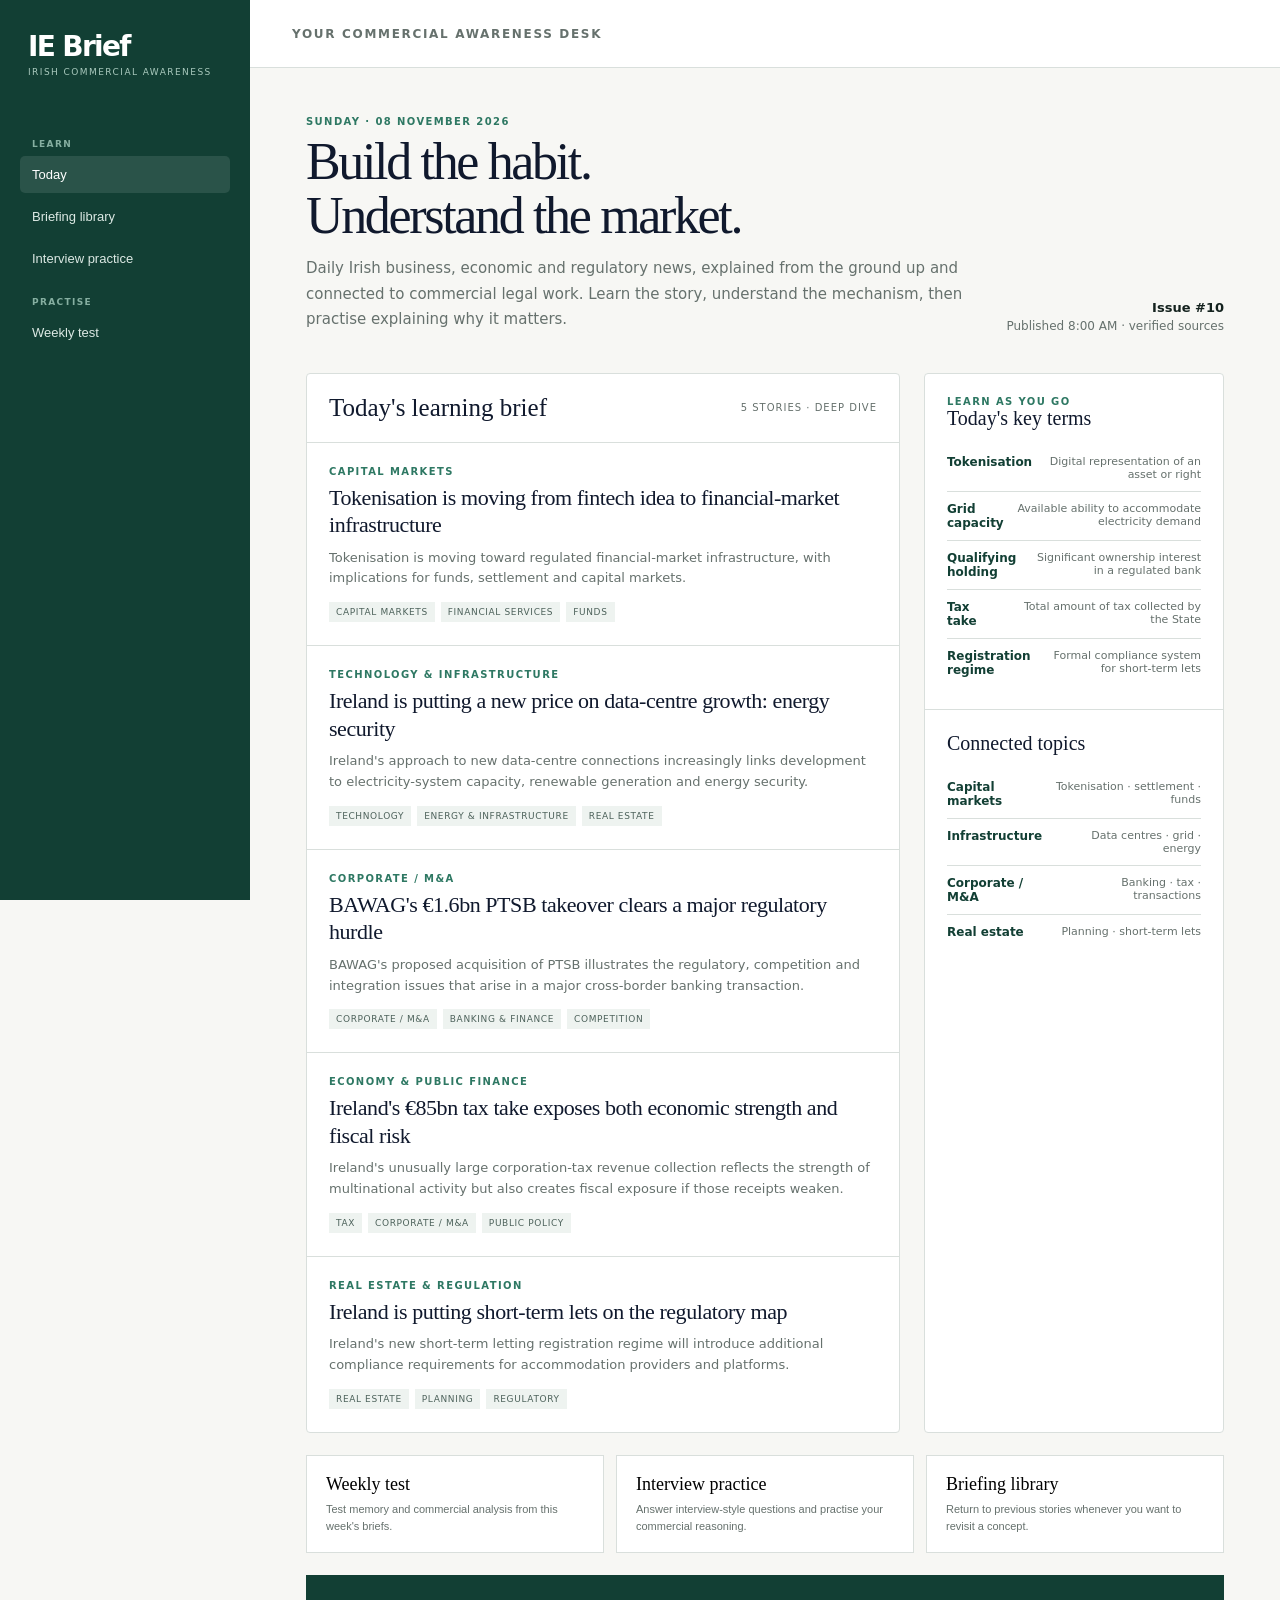
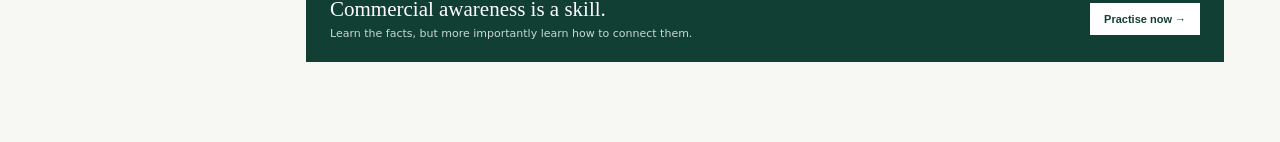
==== index.html @ b8860813 "Update fmt.Println message from 'Hello' to 'Goodbye'" ====
<!doctype html>
<html lang="en">
<head>
<meta charset="utf-8">
<meta name="viewport" content="width=device-width, initial-scale=1">
<title>IE Brief — Irish Commercial Awareness</title>
<style>
:root{
 --site-primary:#0b3b2e;--site-secondary:#dfece7;--site-background:#f7f7f4;
 --site-on-primary:#ffffff;--site-on-secondary:#0b3b2e;--site-on-background:#10192d;
 --site-font-body:Inter,ui-sans-serif,system-ui,-apple-system,BlinkMacSystemFont,"Segoe UI",sans-serif;
 --site-font-heading:Georgia,"Times New Roman",serif;
 --site-heading-scale:1;--site-spacing-scale:1;--site-radius-scale:1;--site-decoration-opacity:1;
 --surface:#ffffff;--muted:#617087;--border:#dfe5e1;--soft:#f2f5f3;--accent:#46d4a8;--green:#0b3b2e;--red:#a14b4b;
}
*{box-sizing:border-box} body{margin:0;font-family:var(--site-font-body);color:var(--site-on-background);background:var(--site-background)}
#app{min-height:100vh;background-color:var(--site-background);border-radius:0}
.topbar{height:62px;background:var(--surface);border-bottom:1px solid var(--border);display:flex;align-items:center;justify-content:space-between;padding:0 30px 0 360px;position:sticky;top:0;z-index:5}.brand{font-weight:800;letter-spacing:-.055em;font-size:27px;color:#fff}.brand span{color:var(--accent)}.nav{display:none}.profile{width:42px;height:42px;border-radius:50%;background:#e6efeb;border:1px solid #cbdad4;display:grid;place-items:center;font-weight:700;color:var(--site-primary);font-size:13px}
body:before{content:"";position:fixed;left:0;top:0;bottom:0;width:292px;background:#073b2d;z-index:4}body:after{content:"IE Brief\A IRISH COMMERCIAL AWARENESS";white-space:pre;position:fixed;left:28px;top:27px;color:#fff;font-size:27px;font-weight:800;line-height:1.15;letter-spacing:-.05em;z-index:6}#app:before{content:"YOUR COMMERCIAL DESK";position:fixed;left:26px;top:112px;color:#4ed5ad;font-size:12px;font-weight:800;letter-spacing:.12em;z-index:6}
main{max-width:none;margin:0 0 0 292px;padding:46px 5.2vw 80px}.eyebrow{font-size:12px;text-transform:uppercase;letter-spacing:.12em;color:#17634e;font-weight:800}.hero{display:flex;justify-content:space-between;align-items:flex-end;gap:25px;margin-bottom:36px}.hero h1{font-family:var(--site-font-heading);font-size:calc(50px * var(--site-heading-scale));letter-spacing:-.045em;line-height:1.03;margin:10px 0 14px;max-width:850px}.hero p{margin:0;color:var(--muted);max-width:780px;line-height:1.65;font-size:16px}.datebox{border:0;background:transparent;padding:0;min-width:220px;text-align:right}.datebox strong{display:block;font-size:16px}.datebox small{color:var(--muted)}
.grid{display:grid;grid-template-columns:minmax(0,1.65fr) minmax(280px,.72fr);gap:28px}.panel{background:var(--surface);border:1px solid var(--border);border-radius:16px;overflow:hidden}.panel-head{padding:22px 28px;border-bottom:1px solid var(--border);display:flex;align-items:center;justify-content:space-between}.panel-head h2{font-family:var(--site-font-heading);font-size:27px;margin:0}.pill{font-size:11px;font-weight:800;padding:7px 10px;border:1px solid #a6ead3;border-radius:5px;background:#effcf7;color:#17634e}
.story{padding:27px 30px;border-bottom:1px solid var(--border);cursor:pointer;transition:.18s}.story:hover{background:#fbfcfa}.story:last-child{border-bottom:0}.story-top{display:flex;justify-content:space-between;gap:15px}.story h3{font-family:var(--site-font-heading);font-size:21px;line-height:1.3;letter-spacing:-.02em;margin:9px 0 8px}.story p{font-size:14px;line-height:1.6;color:var(--muted);margin:0 0 14px}.tag{display:inline-block;font-size:10px;font-weight:800;letter-spacing:.04em;text-transform:uppercase;padding:5px 8px;border-radius:4px;background:var(--soft);color:#526173;margin:0 5px 5px 0}.signal{font-size:10px;font-weight:800;white-space:nowrap;padding-top:2px}.signal.high{color:#17634e}.signal.medium{color:#a17025}.signal.low{color:var(--green)}
.side-section{padding:24px 26px;border-bottom:1px solid var(--border)}.side-section:last-child{border-bottom:0}.side-section h3{font-family:var(--site-font-heading);font-size:22px;margin:0 0 14px}.term{display:flex;justify-content:space-between;gap:10px;padding:12px 0;border-bottom:1px solid var(--border);font-size:13px}.term:last-child{border-bottom:0}.term b{color:var(--site-primary)}.term span{color:var(--muted);text-align:right;font-size:12px}.watch{display:flex;align-items:center;gap:10px;font-size:13px;padding:9px 0}.dot{width:7px;height:7px;border-radius:50%;background:var(--accent)}.mini-detail{display:grid;grid-template-columns:130px 1fr;gap:8px 14px;margin:18px 0;padding:17px;background:#f3f6f4;border:1px solid #e1e9e5;border-radius:7px;font-size:12px;line-height:1.6}.mini-detail b{text-transform:uppercase;letter-spacing:.07em;font-size:9px;color:var(--site-primary)}.mini-detail span{color:#596678}
.cta{margin-top:24px;background:var(--site-primary);color:var(--site-on-primary);border-radius:8px;padding:24px 28px;display:flex;justify-content:space-between;align-items:center;gap:20px}.cta h3{font-family:var(--site-font-heading);margin:0 0 6px;font-size:21px}.cta p{margin:0;opacity:.78;font-size:12px}.btn{border:0;background:#fff;color:var(--site-primary);padding:12px 17px;border-radius:6px;font-weight:800;cursor:pointer}.btn.secondary{background:var(--soft);color:var(--site-primary)}
.modal{position:fixed;inset:0;background:rgba(13,23,34,.48);display:none;align-items:center;justify-content:center;padding:20px;z-index:10}.modal.open{display:flex}.modal-card{max-width:720px;width:100%;max-height:85vh;overflow:auto;background:var(--surface);border-radius:20px;border:1px solid var(--border);padding:30px}.close{float:right;border:0;background:var(--soft);width:32px;height:32px;border-radius:50%;cursor:pointer}.modal-card h2{font-size:26px;letter-spacing:-.035em;margin:8px 40px 12px 0}.modal-card h4{margin:24px 0 7px;font-size:12px;text-transform:uppercase;letter-spacing:.1em;color:var(--muted)}.modal-card p{line-height:1.65;font-size:14px}.quiz-q{font-weight:700;margin:18px 0 10px}.choice{display:block;width:100%;text-align:left;border:1px solid var(--border);background:#fff;padding:11px 12px;border-radius:9px;margin:7px 0;cursor:pointer}.choice:hover{border-color:var(--site-primary);background:var(--soft)}
.practice-intro{display:flex;justify-content:space-between;gap:24px;align-items:center;background:#edf3f0;border:1px solid #d9dfdc;padding:18px 20px;margin:-10px 0 28px}.practice-intro strong{display:block;font-size:14px;color:#123f34}.practice-intro span{display:block;color:#66716d;font-size:12px;margin-top:4px}.practice-tip{max-width:430px;color:#4d625b;font-size:12px;line-height:1.5;text-align:right}.practice-section{margin-top:34px}.practice-section-head{display:flex;justify-content:space-between;align-items:baseline;border-bottom:1px solid #cfd8d4;padding-bottom:10px;margin-bottom:12px}.practice-section-head h2{font-family:Georgia,'Times New Roman',serif;font-weight:500;font-size:25px;margin:0}.practice-section-head span{font-size:10px;text-transform:uppercase;letter-spacing:.1em;color:#66716d}@media(max-width:900px){.new-shell{min-width:0;grid-template-columns:1fr}.new-sidebar{position:relative;width:100%;height:auto;bottom:auto;padding:18px}.new-nav{display:flex;flex-wrap:wrap}.new-label{padding-top:12px}.new-main{grid-column:1}.new-content{padding:32px 22px 60px}.new-welcome{display:block}.new-date{text-align:left;margin-top:18px}.new-grid{grid-template-columns:1fr}.new-quick{grid-template-columns:1fr}.new-list{grid-template-columns:1fr}.practice-intro{display:block}.practice-tip{text-align:left;margin-top:10px}.new-welcome h1{font-size:42px}}
@media(max-width:900px){body:before,body:after,#app:before{display:none}.topbar{padding:0 20px}main{margin:0;padding:35px 20px 60px}.hero{display:block}.datebox{text-align:left;margin-top:20px}.grid{grid-template-columns:1fr}.hero h1{font-size:40px}}
/* IE Brief simplified redesign */
#app{display:block!important;width:100%;min-width:0}
body{overflow-x:auto}
body:before,body:after,#app:before{display:none!important}
.new-shell{display:grid;grid-template-columns:250px minmax(0,1fr);width:100%;min-width:1100px;min-height:100vh}
.new-sidebar{background:#123f34;color:#fff;padding:30px 20px;position:fixed;left:0;top:0;bottom:0;width:250px;z-index:10}
.new-logo{font-size:28px;font-weight:800;letter-spacing:-.06em;margin:0 8px 4px}.new-note{font-size:9px;letter-spacing:.16em;color:#a9c9bd;margin:0 8px 42px}
.new-label{font-size:9px;letter-spacing:.15em;color:#86afa1;font-weight:800;padding:20px 12px 7px}.new-nav{display:grid;gap:5px}.new-nav button{border:0;background:transparent;color:#dce9e4;text-align:left;padding:11px 12px;border-radius:5px;font-size:13px;cursor:pointer}.new-nav button.active,.new-nav button:hover{background:rgba(255,255,255,.1);color:#fff}
.new-main{grid-column:2;min-width:0;width:100%;background:#f7f7f4}.new-topbar{height:68px;background:#fff;border-bottom:1px solid #d9dfdc;display:flex;align-items:center;padding:0 42px;position:sticky;top:0;z-index:5}.new-top-title{font-size:12px;text-transform:uppercase;letter-spacing:.14em;font-weight:800;color:#66716d}
.new-content{width:100%;max-width:1280px;margin:0 auto;padding:48px 56px 80px}.new-welcome{display:flex;justify-content:space-between;gap:40px;align-items:flex-end;margin-bottom:40px}.new-welcome>div:first-child{min-width:0}.new-welcome h1{font-family:Georgia,"Times New Roman",serif;font-size:52px;line-height:1.03;letter-spacing:-.045em;margin:8px 0 14px;font-weight:500}.new-welcome p{max-width:720px;color:#66716d;font-size:15px;line-height:1.7;margin:0}.new-eyebrow{font-size:10px;letter-spacing:.14em;text-transform:uppercase;font-weight:800;color:#2e7863}.new-date{font-size:12px;color:#66716d;text-align:right;white-space:nowrap}.new-date strong{display:block;color:#14221e;font-size:13px;margin-bottom:4px}
.new-grid{display:grid;grid-template-columns:minmax(0,1.7fr) minmax(300px,.8fr);gap:24px}.new-card{background:#fff;border:1px solid #d9dfdc;border-radius:4px;min-width:0}.new-card-head{padding:20px 22px;border-bottom:1px solid #d9dfdc;display:flex;justify-content:space-between;align-items:center}.new-card-head h2{font-family:Georgia,"Times New Roman",serif;font-weight:500;font-size:25px;margin:0}.new-card-head span{font-size:10px;text-transform:uppercase;letter-spacing:.1em;color:#66716d}.new-brief{padding:23px 22px;border-bottom:1px solid #d9dfdc;cursor:pointer}.new-brief:last-child{border-bottom:0}.new-brief:hover{background:#fbfcfa}.new-brief h3{font-family:Georgia,"Times New Roman",serif;font-weight:500;font-size:22px;line-height:1.25;margin:7px 0 9px;letter-spacing:-.02em}.new-brief p{font-size:13px;color:#66716d;line-height:1.6;margin:0 0 13px}.new-tags{display:flex;gap:6px;flex-wrap:wrap}.new-tag{font-size:9px;text-transform:uppercase;letter-spacing:.07em;background:#eef3f0;color:#4d625b;padding:5px 7px}.new-side{padding:22px}.new-side+.new-side{border-top:1px solid #d9dfdc}.new-side h3{font-family:Georgia,"Times New Roman",serif;font-size:20px;font-weight:500;margin:0 0 15px}.new-term{display:flex;justify-content:space-between;gap:12px;padding:10px 0;border-bottom:1px solid #d9dfdc;font-size:12px}.new-term:last-child{border-bottom:0}.new-term b{color:#123f34}.new-term span{color:#66716d;text-align:right;font-size:11px}.new-quick{display:grid;grid-template-columns:repeat(3,minmax(0,1fr));gap:12px;margin-top:22px}.new-quick button{background:#fff;border:1px solid #d9dfdc;padding:18px 19px;cursor:pointer;text-align:left;min-width:0}.new-quick button:hover{border-color:#a8bbb4}.new-quick strong{font-family:Georgia,"Times New Roman",serif;font-weight:500;font-size:18px;display:block;margin-bottom:6px}.new-quick span{font-size:11px;color:#66716d;line-height:1.5}.new-banner{margin-top:22px;background:#123f34;color:#fff;padding:22px 24px;display:flex;justify-content:space-between;align-items:center;gap:20px}.new-banner h3{font-family:Georgia,"Times New Roman",serif;font-weight:500;font-size:21px;margin:0 0 5px}.new-banner p{font-size:11px;color:#c8d8d2;margin:0}.new-btn{border:0;background:#fff;color:#123f34;padding:10px 14px;font-weight:800;font-size:11px;cursor:pointer}
.new-page{display:none}.new-page.active{display:block}.new-list{display:grid;grid-template-columns:repeat(2,minmax(0,1fr));gap:12px}.new-list-item{background:#fff;border:1px solid #d9dfdc;padding:22px 23px;display:flex;justify-content:space-between;align-items:center;gap:20px;cursor:pointer;min-width:0;min-height:130px}.new-list-item:hover{border-color:#a8bbb4;background:#fbfcfa}.new-list-item h3{font-family:Georgia,"Times New Roman",serif;font-weight:500;margin:0 0 7px;font-size:21px;line-height:1.25}.new-list-item p{font-size:12px;color:#66716d;margin:0;line-height:1.5}.new-arrow{font-size:20px;color:#2e7863;flex:0 0 auto}
.modal{position:fixed;inset:0;background:rgba(13,23,34,.48);display:none;align-items:center;justify-content:center;padding:20px;z-index:20}.modal.open{display:flex}.modal-card{max-width:760px;width:100%;max-height:85vh;overflow:auto;background:#fff;border:1px solid #d9dfdc;padding:32px}.close{float:right;border:0;background:#eef3f0;width:31px;height:31px;cursor:pointer}.modal-card h2{font-family:Georgia,"Times New Roman",serif;font-weight:500;font-size:29px;line-height:1.2;margin:8px 42px 14px 0}.modal-card h4{margin:23px 0 7px;font-size:10px;text-transform:uppercase;letter-spacing:.12em;color:#66716d}.modal-card p{font-size:13px;line-height:1.7}.choice{display:block;width:100%;text-align:left;border:1px solid #d9dfdc;background:#fff;padding:12px;margin:7px 0;cursor:pointer}.choice:hover{border-color:#2e7863;background:#eef3f0}.quiz-q{font-weight:700;margin:18px 0 10px}
@media(max-width:1100px){.new-shell{min-width:0;grid-template-columns:210px minmax(0,1fr)}.new-sidebar{width:210px}.new-main{grid-column:2}.new-content{padding:38px 32px 60px}.new-welcome h1{font-size:46px}.new-grid{grid-template-columns:1fr}.new-list{grid-template-columns:1fr}.new-quick{grid-template-columns:1fr}}
@media(max-width:760px){.new-shell{display:block;min-width:0}.new-sidebar{position:relative;width:100%;padding:20px;bottom:auto}.new-note{margin-bottom:18px}.new-nav{grid-template-columns:repeat(3,minmax(0,1fr))}.new-label{display:none}.new-main{width:100%}.new-topbar{padding:0 20px}.new-content{padding:30px 20px 55px}.new-welcome{display:block}.new-welcome h1{font-size:40px}.new-date{text-align:left;margin-top:18px}.new-quick{grid-template-columns:1fr}}
</style>
</head>
<body>
<div id="app"><div class="new-shell"><aside class="new-sidebar"><div class="new-logo">IE Brief</div><div class="new-note">IRISH COMMERCIAL AWARENESS</div><div class="new-label">LEARN</div><div class="new-nav"><button class="active" onclick="newPage('today',this)">Today</button><button onclick="newPage('library',this)">Briefing library</button><button onclick="newPage('practice',this)">Interview practice</button></div><div class="new-label">PRACTISE</div><div class="new-nav"><button onclick="openNewQuiz()">Weekly test</button></div></aside><div class="new-main"><header class="new-topbar"><div class="new-top-title">Your commercial awareness desk</div></header><main class="new-content">
<section id="today" class="new-page active"><div class="new-welcome"><div><div class="new-eyebrow">Sunday · 08 November 2026</div><h1>Build the habit.<br>Understand the market.</h1><p>Daily Irish business, economic and regulatory news, explained from the ground up and connected to commercial legal work. Learn the story, understand the mechanism, then practise explaining why it matters.</p></div><div class="new-date"><strong>Issue #10</strong>Published 8:00 AM · verified sources</div></div><div class="new-grid"><section class="new-card"><div class="new-card-head"><h2>Today's learning brief</h2><span>5 stories · deep dive</span></div><div class="new-brief" onclick="openNewStory(0)"><div class="new-eyebrow">Capital Markets</div><h3>Tokenisation is moving from fintech idea to financial-market infrastructure</h3><p>Tokenisation is moving toward regulated financial-market infrastructure, with implications for funds, settlement and capital markets.</p><div class="new-tags"><span class="new-tag">Capital Markets</span><span class="new-tag">Financial Services</span><span class="new-tag">Funds</span></div></div><div class="new-brief" onclick="openNewStory(1)"><div class="new-eyebrow">Technology &amp; Infrastructure</div><h3>Ireland is putting a new price on data-centre growth: energy security</h3><p>Ireland&#x27;s approach to new data-centre connections increasingly links development to electricity-system capacity, renewable generation and energy security.</p><div class="new-tags"><span class="new-tag">Technology</span><span class="new-tag">Energy &amp; Infrastructure</span><span class="new-tag">Real Estate</span></div></div><div class="new-brief" onclick="openNewStory(2)"><div class="new-eyebrow">Corporate / M&amp;A</div><h3>BAWAG&#x27;s €1.6bn PTSB takeover clears a major regulatory hurdle</h3><p>BAWAG&#x27;s proposed acquisition of PTSB illustrates the regulatory, competition and integration issues that arise in a major cross-border banking transaction.</p><div class="new-tags"><span class="new-tag">Corporate / M&amp;A</span><span class="new-tag">Banking &amp; Finance</span><span class="new-tag">Competition</span></div></div><div class="new-brief" onclick="openNewStory(3)"><div class="new-eyebrow">Economy &amp; Public Finance</div><h3>Ireland&#x27;s €85bn tax take exposes both economic strength and fiscal risk</h3><p>Ireland&#x27;s unusually large corporation-tax revenue collection reflects the strength of multinational activity but also creates fiscal exposure if those receipts weaken.</p><div class="new-tags"><span class="new-tag">Tax</span><span class="new-tag">Corporate / M&amp;A</span><span class="new-tag">Public Policy</span></div></div><div class="new-brief" onclick="openNewStory(4)"><div class="new-eyebrow">Real Estate &amp; Regulation</div><h3>Ireland is putting short-term lets on the regulatory map</h3><p>Ireland&#x27;s new short-term letting registration regime will introduce additional compliance requirements for accommodation providers and platforms.</p><div class="new-tags"><span class="new-tag">Real Estate</span><span class="new-tag">Planning</span><span class="new-tag">Regulatory</span></div></div></section><aside class="new-card"><div class="new-side"><div class="new-eyebrow">Learn as you go</div><h3>Today's key terms</h3><div class="new-term"><b>Tokenisation</b><span>Digital representation of an asset or right</span></div><div class="new-term"><b>Grid capacity</b><span>Available ability to accommodate electricity demand</span></div><div class="new-term"><b>Qualifying holding</b><span>Significant ownership interest in a regulated bank</span></div><div class="new-term"><b>Tax take</b><span>Total amount of tax collected by the State</span></div><div class="new-term"><b>Registration regime</b><span>Formal compliance system for short-term lets</span></div></div><div class="new-side"><h3>Connected topics</h3><div class="new-term"><b>Capital markets</b><span>Tokenisation · settlement · funds</span></div><div class="new-term"><b>Infrastructure</b><span>Data centres · grid · energy</span></div><div class="new-term"><b>Corporate / M&amp;A</b><span>Banking · tax · transactions</span></div><div class="new-term"><b>Real estate</b><span>Planning · short-term lets</span></div></div></aside></div><div class="new-quick"><button onclick="openNewQuiz()"><strong>Weekly test</strong><span>Test memory and commercial analysis from this week's briefs.</span></button><button onclick="newPage('practice',document.querySelector('.new-nav button:nth-child(3)'))"><strong>Interview practice</strong><span>Answer interview-style questions and practise your commercial reasoning.</span></button><button onclick="newPage('library',document.querySelector('.new-nav button:nth-child(2)'))"><strong>Briefing library</strong><span>Return to previous stories whenever you want to revisit a concept.</span></button></div><div class="new-banner"><div><h3>Commercial awareness is a skill.</h3><p>Learn the facts, but more importantly learn how to connect them.</p></div><button class="new-btn" onclick="newPage('practice',document.querySelector('.new-nav button:nth-child(3)'))">Practise now →</button></div></section>
<section id="library" class="new-page"><div class="new-welcome"><div><div class="new-eyebrow">Your archive</div><h1>Briefing library</h1><p>Every daily brief stays here so you can revisit stories, concepts and the links between them before an interview.</p></div></div><div class="new-list"><div class="new-list-item" onclick="openNewStory(0)"><div><div class="new-eyebrow">08 November 2026 · Capital Markets</div><h3>Tokenisation is moving from fintech idea to financial-market infrastructure</h3><p>Capital Markets ·  Financial Services ·  Funds ·  Technology</p></div><span class="new-arrow">→</span></div><div class="new-list-item" onclick="openNewStory(1)"><div><div class="new-eyebrow">08 November 2026 · Technology &amp; Infrastructure</div><h3>Ireland is putting a new price on data-centre growth: energy security</h3><p>Technology ·  Energy &amp; Infrastructure ·  Real Estate ·  Projects</p></div><span class="new-arrow">→</span></div><div class="new-list-item" onclick="openNewStory(2)"><div><div class="new-eyebrow">08 November 2026 · Corporate / M&amp;A</div><h3>BAWAG&#x27;s €1.6bn PTSB takeover clears a major regulatory hurdle</h3><p>Corporate / M&amp;A ·  Banking &amp; Finance ·  Competition ·  Regulatory</p></div><span class="new-arrow">→</span></div><div class="new-list-item" onclick="openNewStory(3)"><div><div class="new-eyebrow">08 November 2026 · Economy &amp; Public Finance</div><h3>Ireland&#x27;s €85bn tax take exposes both economic strength and fiscal risk</h3><p>Tax ·  Corporate / M&amp;A ·  Public Policy ·  Competition</p></div><span class="new-arrow">→</span></div><div class="new-list-item" onclick="openNewStory(4)"><div><div class="new-eyebrow">08 November 2026 · Real Estate &amp; Regulation</div><h3>Ireland is putting short-term lets on the regulatory map</h3><p>Real Estate ·  Planning ·  Regulatory ·  Technology</p></div><span class="new-arrow">→</span></div></div></section>
<section id="practice" class="new-page">
<div class="new-welcome"><div><div class="new-eyebrow">Interview preparation</div><h1>Think like a commercial lawyer.</h1><p>Build a bank of questions you can practise repeatedly. Pick a prompt, speak or write your answer, then check whether you identified the commercial mechanism, client impact and legal implications.</p></div></div>
<div class="practice-intro"><div><strong>24 interview prompts</strong><span>Across deals, markets, economics, finance, regulation and the business of law.</span></div><div class="practice-tip">Aim for a 60–90 second answer. Start with the headline, then explain <b>why it matters</b>.</div></div>
<div class="practice-section"><div class="practice-section-head"><h2>Deals &amp; transactions</h2><span>5 questions</span></div><div class="new-list">
<div class="new-list-item" onclick="openNewPractice('deal1')"><div><div class="new-eyebrow">Deal analysis</div><h3>Discuss a recent deal that interested you.</h3><p>Buyer · seller · rationale · financing · legal work</p></div><span class="new-arrow">→</span></div>
<div class="new-list-item" onclick="openNewPractice('deal2')"><div><div class="new-eyebrow">M&amp;A</div><h3>Why might a company choose to acquire another business rather than grow organically?</h3><p>Speed · market entry · synergies · capability · risk</p></div><span class="new-arrow">→</span></div>
<div class="new-list-item" onclick="openNewPractice('deal3')"><div><div class="new-eyebrow">Transaction structure</div><h3>What factors would you consider when deciding between an asset purchase and a share purchase?</h3><p>Liabilities · contracts · tax · employees · consents</p></div><span class="new-arrow">→</span></div>
<div class="new-list-item" onclick="openNewPractice('deal4')"><div><div class="new-eyebrow">Due diligence</div><h3>What is the commercial purpose of legal due diligence in an acquisition?</h3><p>Risk · valuation · negotiation · allocation · deal certainty</p></div><span class="new-arrow">→</span></div>
<div class="new-list-item" onclick="openNewPractice('deal5')"><div><div class="new-eyebrow">Private capital</div><h3>What would you want to understand about a private-equity buyer's investment thesis?</h3><p>Value creation · leverage · management · exit · downside</p></div><span class="new-arrow">→</span></div>
</div></div>
<div class="practice-section"><div class="practice-section-head"><h2>Capital markets &amp; finance</h2><span>4 questions</span></div><div class="new-list">
<div class="new-list-item" onclick="openNewPractice('capital1')"><div><div class="new-eyebrow">Capital markets</div><h3>Why might a company choose to raise debt rather than equity?</h3><p>Cost · control · leverage · repayment · market conditions</p></div><span class="new-arrow">→</span></div>
<div class="new-list-item" onclick="openNewPractice('capital2')"><div><div class="new-eyebrow">Interest rates</div><h3>How do higher interest rates affect a company's investment and financing decisions?</h3><p>Cost of capital · valuation · refinancing · M&amp;A appetite</p></div><span class="new-arrow">→</span></div>
<div class="new-list-item" onclick="openNewPractice('capital3')"><div><div class="new-eyebrow">Financial literacy</div><h3>What is the difference between revenue, profit and cash flow, and why does it matter?</h3><p>Income statement · liquidity · working capital · viability</p></div><span class="new-arrow">→</span></div>
<div class="new-list-item" onclick="openNewPractice('capital4')"><div><div class="new-eyebrow">Markets</div><h3>What does a fall in a company's share price actually tell you?</h3><p>Expectations · valuation · market sentiment · limitations</p></div><span class="new-arrow">→</span></div>
</div></div>
<div class="practice-section"><div class="practice-section-head"><h2>Economics &amp; client impact</h2><span>5 questions</span></div><div class="new-list">
<div class="new-list-item" onclick="openNewPractice('economy1')"><div><div class="new-eyebrow">Commercial awareness</div><h3>How might a recent economic event affect a law firm's clients?</h3><p>External event → business impact → legal demand</p></div><span class="new-arrow">→</span></div>
<div class="new-list-item" onclick="openNewPractice('economy2')"><div><div class="new-eyebrow">Inflation</div><h3>How can persistent inflation affect businesses and the legal work they need?</h3><p>Costs · pricing · contracts · disputes · financing</p></div><span class="new-arrow">→</span></div>
<div class="new-list-item" onclick="openNewPractice('economy3')"><div><div class="new-eyebrow">Trade</div><h3>Why do tariffs matter to a business that does not directly import the affected product?</h3><p>Supply chains · prices · competitors · contracts · investment</p></div><span class="new-arrow">→</span></div>
<div class="new-list-item" onclick="openNewPractice('economy4')"><div><div class="new-eyebrow">Ireland</div><h3>What makes Ireland attractive to multinational businesses, and what risks come with that model?</h3><p>FDI · tax · talent · EU market · concentration</p></div><span class="new-arrow">→</span></div>
<div class="new-list-item" onclick="openNewPractice('economy5')"><div><div class="new-eyebrow">Real estate</div><h3>How would higher construction costs change the economics of a property development?</h3><p>Viability · financing · rents · margins · planning</p></div><span class="new-arrow">→</span></div>
</div></div>
<div class="practice-section"><div class="practice-section-head"><h2>Technology, regulation &amp; risk</h2><span>5 questions</span></div><div class="new-list">
<div class="new-list-item" onclick="openNewPractice('tech1')"><div><div class="new-eyebrow">AI</div><h3>What commercial problem is the EU AI Act trying to solve?</h3><p>Risk classification · compliance · innovation · accountability</p></div><span class="new-arrow">→</span></div>
<div class="new-list-item" onclick="openNewPractice('tech2')"><div><div class="new-eyebrow">Data</div><h3>Why can data protection become a transaction issue in an M&amp;A deal?</h3><p>Data assets · compliance · liability · contracts · diligence</p></div><span class="new-arrow">→</span></div>
<div class="new-list-item" onclick="openNewPractice('tech3')"><div><div class="new-eyebrow">Regulation</div><h3>How should a commercial lawyer think about a new regulation affecting a client?</h3><p>Scope · obligations · implementation · risk · opportunity</p></div><span class="new-arrow">→</span></div>
<div class="new-list-item" onclick="openNewPractice('tech4')"><div><div class="new-eyebrow">Cybersecurity</div><h3>Why is cybersecurity a board-level commercial issue rather than just an IT issue?</h3><p>Operations · reputation · contracts · regulation · value</p></div><span class="new-arrow">→</span></div>
<div class="new-list-item" onclick="openNewPractice('tech5')"><div><div class="new-eyebrow">Infrastructure</div><h3>Why can planning and regulatory approvals determine whether an infrastructure project is commercially viable?</h3><p>Timing · financing · permits · counterparties · revenue</p></div><span class="new-arrow">→</span></div>
</div></div>
<div class="practice-section"><div class="practice-section-head"><h2>The business of law</h2><span>5 questions</span></div><div class="new-list">
<div class="new-list-item" onclick="openNewPractice('law1')"><div><div class="new-eyebrow">Law firms</div><h3>What challenges might the legal industry face in five years?</h3><p>Technology · economics · competition · law-firm business model</p></div><span class="new-arrow">→</span></div>
<div class="new-list-item" onclick="openNewPractice('law2')"><div><div class="new-eyebrow">Clients</div><h3>What does it mean for a law firm to be commercially minded?</h3><p>Client objectives · risk · value · efficiency · judgement</p></div><span class="new-arrow">→</span></div>
<div class="new-list-item" onclick="openNewPractice('law3')"><div><div class="new-eyebrow">Competition</div><h3>Why might a client choose an international law firm over a strong domestic firm?</h3><p>Cross-border capability · network · expertise · relationships</p></div><span class="new-arrow">→</span></div>
<div class="new-list-item" onclick="openNewPractice('law4')"><div><div class="new-eyebrow">AI &amp; legal services</div><h3>How could generative AI change the economics of legal services?</h3><p>Efficiency · pricing · leverage · quality · new services</p></div><span class="new-arrow">→</span></div>
<div class="new-list-item" onclick="openNewPractice('law5')"><div><div class="new-eyebrow">Career judgement</div><h3>Tell me about a business story you have followed and explain why it matters to a commercial lawyer.</h3><p>News → mechanism → client → legal work → judgement</p></div><span class="new-arrow">→</span></div>
</div></div></section>
</main></div></div></div>
<div class="modal" id="modal"><div class="modal-card" id="modalCard"></div></div>
<script>
const stories=[{"title":"Tokenisation is moving from fintech idea to financial-market infrastructure","eyebrow":"Capital Markets","happened":"Tokenisation is increasingly being treated as financial-market infrastructure rather than simply a fintech idea. The Central Bank of Ireland has been examining how distributed-ledger technology could affect regulated financial services, while the EU DLT Pilot Regime provides a framework for testing certain forms of trading and settlement. The commercial issue is not simply putting an asset on a blockchain: institutions need confidence about ownership, custody, settlement finality, investor protection and how the new infrastructure interacts with existing market systems.","mechanism":"The commercial mechanism is that DLT can potentially integrate or automate parts of issuance, trading, custody and settlement. That may reduce reconciliation costs or settlement friction, but the economic benefit only exists if the legal rights represented by a token are clear and the infrastructure is interoperable with banks, custodians, exchanges and payment systems.","law":"Lawyers need to consider the legal character of tokenised assets, custody, security interests, settlement finality, investor protection, regulatory perimeter, outsourcing and operational resilience. For funds and capital-markets clients, the question is whether the technology can be integrated into a legally reliable market structure.","takeaway":"In an interview, focus on the chain: technology can change market infrastructure; that can create efficiency gains; but those gains only become commercially valuable if legal rights, regulation and settlement are reliable enough for institutions to trust the system.","terms":"DLT = distributed ledger technology. Tokenisation = creating a digital representation of an asset or right. Settlement = completion of a transaction by delivery of the asset and payment. Collateral = property pledged to secure an obligation.","watch":"Watch how the Central Bank and EU institutions develop the regulatory framework for tokenised securities, funds and market infrastructure.","sources":"Central Bank of Ireland — https://www.centralbank.ie/"},{"title":"Ireland is putting a new price on data-centre growth: energy security","eyebrow":"Technology & Infrastructure","happened":"Ireland's data-centre sector is becoming increasingly constrained by electricity infrastructure. The CRU and EirGrid have developed approaches to large electricity users that can make grid connection more conditional on factors such as additional generation, flexibility and system security. This matters because electricity availability can now be as important to a data-centre project as land, planning permission and tax considerations.","mechanism":"The mechanism is a scarce-input problem: data centres need reliable power, while the grid has finite capacity and must remain secure. If connection becomes conditional on generation or flexibility, the economics of a project change because developers may need to secure additional energy arrangements, storage or renewable capacity. Power availability therefore becomes part of site selection and project finance.","law":"Lawyers may be involved in site acquisition, development agreements, planning, energy arrangements, grid-connection terms, project finance and regulatory compliance. The commercial point is that a project can have an attractive site and strong demand but still fail economically if it cannot secure sufficient power on viable terms.","takeaway":"The key commercial insight is that energy is becoming a core input into the location and financing of digital infrastructure. For a lawyer, that means electricity availability can sit alongside land, planning and financing as a condition of project viability.","terms":"Grid capacity = the ability of the electricity system to accommodate additional demand. Flexibility = the ability to adjust electricity use or supply to support system stability. Connection policy determines the conditions under which a large user can connect to the grid.","watch":"Watch how grid-connection policy, renewable requirements and data-centre demand affect the location and financing of future projects.","sources":"Commission for Regulation of Utilities / EirGrid — https://www.cru.ie/"},{"title":"BAWAG's €1.6bn PTSB takeover clears a major regulatory hurdle","eyebrow":"Corporate / M&A","happened":"BAWAG's proposed €1.6 billion acquisition of Permanent TSB shows how a major cross-border banking acquisition combines ordinary M&A mechanics with banking regulation, competition issues and regulatory approvals. The ECB's role in qualifying-holding approvals is particularly important, while shareholder and court processes also form part of the route to completion.","mechanism":"The mechanism is regulated-sector M&A. The buyer is acquiring a bank, so the transaction cannot be assessed only through purchase price and due diligence. Regulatory approvals, capital requirements, competition considerations and integration risk can affect timing, conditions to completion and the expected value of the acquisition.","law":"M&A lawyers must coordinate transaction documents with regulatory approvals and sector-specific requirements. Competition, shareholder and court processes, conditions precedent, financing and integration planning can all affect the deal. The legal work therefore has to track the commercial timetable and the buyer's strategic rationale.","takeaway":"The transaction shows why regulated M&A requires lawyers to understand the business as well as the legal documents. The buyer's strategic rationale, regulatory approvals and integration plan all shape the legal work and the route to completion.","terms":"Qualifying holding = a significant ownership interest in a regulated financial institution that may require regulatory approval. Conditions precedent = requirements that must be satisfied before a transaction completes. Integration risk = the risk that combining two businesses is harder or less valuable than expected.","watch":"Watch the remaining regulatory and transaction steps, court process and the practical integration of the two banking businesses.","sources":"PTSB / European Central Bank — https://www.ptsb.ie/"},{"title":"Ireland's €85bn tax take exposes both economic strength and fiscal risk","eyebrow":"Economy & Public Finance","happened":"Ireland's corporation-tax receipts are unusually large even though Ireland has a relatively low headline corporation-tax rate. The distinction is between the tax rate and the tax take: the rate is the percentage applied to taxable profits, while the tax take is the total amount collected. The large receipts reflect substantial multinational profits and concentration among a relatively small number of large firms, creating both fiscal strength and exposure.","mechanism":"The mechanism is concentration risk. Large multinational profits can generate very large tax receipts, strengthening the State's finances. But when a significant share of receipts comes from a relatively small number of companies, changes in global profitability, international tax rules or corporate structures can have a disproportionate effect on public revenue and therefore fiscal planning.","law":"Tax policy can affect investment decisions, corporate structuring, M&A and the post-tax economics of a business. Commercial lawyers therefore need to understand not only the legal rate but also how the effective tax burden and wider policy environment can affect valuation, cash flows and investment decisions.","takeaway":"The important distinction is rate versus take. Ireland can have a relatively low headline rate while collecting a very large amount overall because of multinational profits. That creates fiscal capacity but also concentration risk, which matters to businesses and advisers planning around tax policy.","terms":"Tax rate = the percentage applied to taxable profits. Tax take = the total amount collected. Fiscal risk = the possibility that government revenues or spending assumptions prove weaker than expected. Concentration risk = dependence on a relatively small number of sources for a large share of an outcome.","watch":"Watch corporation-tax receipts, multinational concentration, international tax reform and how the Government treats unusually strong tax revenues in fiscal planning.","sources":"Department of Finance / Revenue — https://www.gov.ie/en/department-of-finance/"},{"title":"Ireland is putting short-term lets on the regulatory map","eyebrow":"Real Estate & Regulation","happened":"Ireland is introducing a national registration regime for short-term letting accommodation. Registration opens on 1 December 2026 and the deadline is 31 December 2026. The regime interacts with planning rules and the EU framework for short-term rental services, meaning property owners, operators and platforms need to assess new compliance obligations and the effect on permitted property use.","mechanism":"The mechanism is that regulation changes the economics of a property use. Registration, platform compliance and planning requirements can affect operating costs, permitted use and the attractiveness or value of a property. For platforms, compliance can also create data and reporting obligations; for owners, it can affect whether a property can continue to be used in the same way.","law":"Real-estate, planning and regulatory lawyers may need to assess registration requirements, planning status, platform obligations and the interaction between national rules and EU regulation. In a transaction, the permitted use and compliance status of a property can become a diligence and valuation issue.","takeaway":"The commercial question is not simply whether short-term letting is permitted. It is whether the property, owner or platform can operate compliantly under the new regime, and how that affects use, cost, value and transaction risk.","terms":"Registration = formal entry into a regulatory register. Planning use = the legally permitted use of a property. Platform obligation = a compliance requirement imposed on an online intermediary. Due diligence = investigation of a target, asset or business before a transaction.","watch":"Watch the opening of the registration system, the 31 December 2026 deadline, platform obligations and how the regime interacts with planning rules.","sources":"Fáilte Ireland — https://www.failteireland.ie/"}];
function openStory(i){const s=stories[i];document.getElementById('modalCard').innerHTML=`<button class="close" onclick="closeModal()">×</button><div class="eyebrow">${s.eyebrow}</div><h2>${s.title}</h2><h4>What happened</h4><p>${s.happened}</p><h4>Commercial mechanism</h4><p>${s.mechanism}</p><h4>Why a lawyer cares</h4><p>${s.law}</p><h4>Key concepts</h4><p>${s.terms}</p><h4>Interview takeaway</h4><p><b>${s.takeaway}</b></p><h4>What to watch next</h4><p>${s.watch}</p><h4>Sources</h4><p>${s.sources}</p>`;document.getElementById('modal').classList.add('open')}
function openQuiz(){document.getElementById('modalCard').innerHTML=`<button class="close" onclick="closeModal()">×</button><div class="eyebrow">Weekly test · Issue #10</div><h2>Can you connect the story to the business?</h2><div class="quiz-q">1. Why is tokenisation commercially significant for financial markets?</div><button class="choice" onclick="answer(this,false)">A. It eliminates the need for financial regulation.</button><button class="choice" onclick="answer(this,true)">B. It can make traditionally illiquid or cumbersome assets easier to issue, trade and settle digitally.</button><button class="choice" onclick="answer(this,false)">C. It guarantees that all tokenised assets will increase in value.</button><button class="choice" onclick="answer(this,false)">D. It allows companies to avoid using banks entirely.</button><div class="quiz-q">2. Why is Ireland&#x27;s approach to new data-centre connections commercially significant?</div><button class="choice" onclick="answer(this,false)">A. It means data centres will no longer need access to the electricity grid.</button><button class="choice" onclick="answer(this,true)">B. It can make access to grid capacity more conditional on factors such as additional renewable generation, affecting where and how new data centres can be developed.</button><button class="choice" onclick="answer(this,false)">C. It prevents technology companies from building data centres in Ireland altogether.</button><button class="choice" onclick="answer(this,false)">D. It guarantees that electricity prices for data centres will remain fixed.</button><div class="quiz-q">3. Why is the BAWAG–PTSB transaction commercially significant for Ireland?</div><button class="choice" onclick="answer(this,false)">A. It is primarily significant because it removes all competition from the Irish banking market.</button><button class="choice" onclick="answer(this,true)">B. It demonstrates how a cross-border acquisition can allow a financial institution to expand its market position while creating regulatory, competition and integration considerations.</button><button class="choice" onclick="answer(this,false)">C. It means PTSB will become an Irish subsidiary of the European Central Bank.</button><button class="choice" onclick="answer(this,false)">D. It guarantees that Irish customers will receive lower mortgage rates.</button><div class="quiz-q">4. How is Ireland&#x27;s unusually large corporation-tax revenue collection commercially significant, despite Ireland having a relatively low headline corporation-tax rate?</div><button class="choice" onclick="answer(this,false)">A. It shows that Ireland&#x27;s corporation-tax rate is among the highest in Europe.</button><button class="choice" onclick="answer(this,true)">B. It reflects the large profits generated by multinational companies in Ireland and highlights the State&#x27;s reliance on corporation-tax receipts, creating fiscal risk if those revenues weaken.</button><button class="choice" onclick="answer(this,false)">C. It means multinational companies are legally required to pay more than 50% of their profits to the Irish Government.</button><button class="choice" onclick="answer(this,false)">D. It means Ireland no longer needs revenue from income tax or VAT.</button><div class="quiz-q">5. Why is Ireland&#x27;s new short-term letting registration regime commercially significant?</div><button class="choice" onclick="answer(this,false)">A. It means every property used as a short-term let will automatically receive planning permission.</button><button class="choice" onclick="answer(this,true)">B. It introduces new registration and compliance requirements for short-term accommodation providers, potentially affecting how properties are used and the obligations of platforms and property owners.</button><button class="choice" onclick="answer(this,false)">C. It bans all short-term letting in Ireland.</button><button class="choice" onclick="answer(this,false)">D. It means hotels will no longer need to comply with tourism regulation.</button><p id="score" style="font-weight:800;margin-top:20px"></p>`;document.getElementById('modal').classList.add('open')}
let score=0,answered=0;function answer(btn,correct){if(btn.disabled)return;btn.disabled=true;btn.style.borderColor=correct?'#2f765b':'#a14b4b';btn.style.background=correct?'#edf7f1':'#fbefef';if(correct)score++;answered++;if(answered===5)document.getElementById('score').textContent=`Score: ${score}/5 — ${score>=4?'Excellent. You’re thinking about mechanisms, not headlines.':score>=3?'Good commercial instincts. Focus on connecting the event to the client and the legal consequence.':'Keep working on the “why does this matter commercially?” step.'}`}
function newPage(id,btn){document.querySelectorAll('.new-page').forEach(p=>p.classList.remove('active'));document.getElementById(id).classList.add('active');document.querySelectorAll('.new-nav button').forEach(b=>b.classList.remove('active'));if(btn)btn.classList.add('active');window.scrollTo(0,0)}
function openNewStory(i){openStory(i)}
function openNewQuiz(){openQuiz()}
function openNewPractice(type){const q={deal1:'Discuss a recent deal that interested you.',deal2:'Why might a company choose to acquire another business rather than grow organically?',deal3:'What factors would you consider when deciding between an asset purchase and a share purchase?',deal4:'What is the commercial purpose of legal due diligence in an acquisition?',deal5:'What would you want to understand about a private-equity buyer’s investment thesis?',capital1:'Why might a company choose to raise debt rather than equity?',capital2:'How do higher interest rates affect a company’s investment and financing decisions?',capital3:'What is the difference between revenue, profit and cash flow, and why does it matter?',capital4:'What does a fall in a company’s share price actually tell you?',economy1:'How might a recent economic event affect a law firm’s clients?',economy2:'How can persistent inflation affect businesses and the legal work they need?',economy3:'Why do tariffs matter to a business that does not directly import the affected product?',economy4:'What makes Ireland attractive to multinational businesses, and what risks come with that model?',economy5:'How would higher construction costs change the economics of a property development?',tech1:'What commercial problem is the EU AI Act trying to solve?',tech2:'Why can data protection become a transaction issue in an M&A deal?',tech3:'How should a commercial lawyer think about a new regulation affecting a client?',tech4:'Why is cybersecurity a board-level commercial issue rather than just an IT issue?',tech5:'Why can planning and regulatory approvals determine whether an infrastructure project is commercially viable?',law1:'What challenges might the legal industry face in five years?',law2:'What does it mean for a law firm to be commercially minded?',law3:'Why might a client choose an international law firm over a strong domestic firm?',law4:'How could generative AI change the economics of legal services?',law5:'Tell me about a business story you have followed and explain why it matters to a commercial lawyer.'}[type];document.getElementById('modalCard').innerHTML='<button class="close" onclick="closeModal()">×</button><div class="eyebrow">Interview practice</div><h2>'+q+'</h2><p><b>Try this structure:</b> give the headline answer first; explain the commercial mechanism; identify who is affected; connect it to a client or sector; then explain the legal implications. Aim for 60–90 seconds.</p><textarea style="width:100%;min-height:200px;border:1px solid #d9dfdc;padding:14px;font:13px Inter,ui-sans-serif,system-ui,sans-serif;resize:vertical" placeholder="Type your answer here, or use this as a speaking prompt..."></textarea><button class="btn" style="margin-top:12px" onclick="alert(&quot;Self-check: did you explain the mechanism, identify the client impact, and connect it to legal work?&quot;)">Self-check answer →</button>';document.getElementById('modal').classList.add('open')}
function closeModal(){document.getElementById('modal').classList.remove('open');score=0;answered=0}document.getElementById('modal').addEventListener('click',e=>{if(e.target.id==='modal')closeModal()});</script>
</body></html>
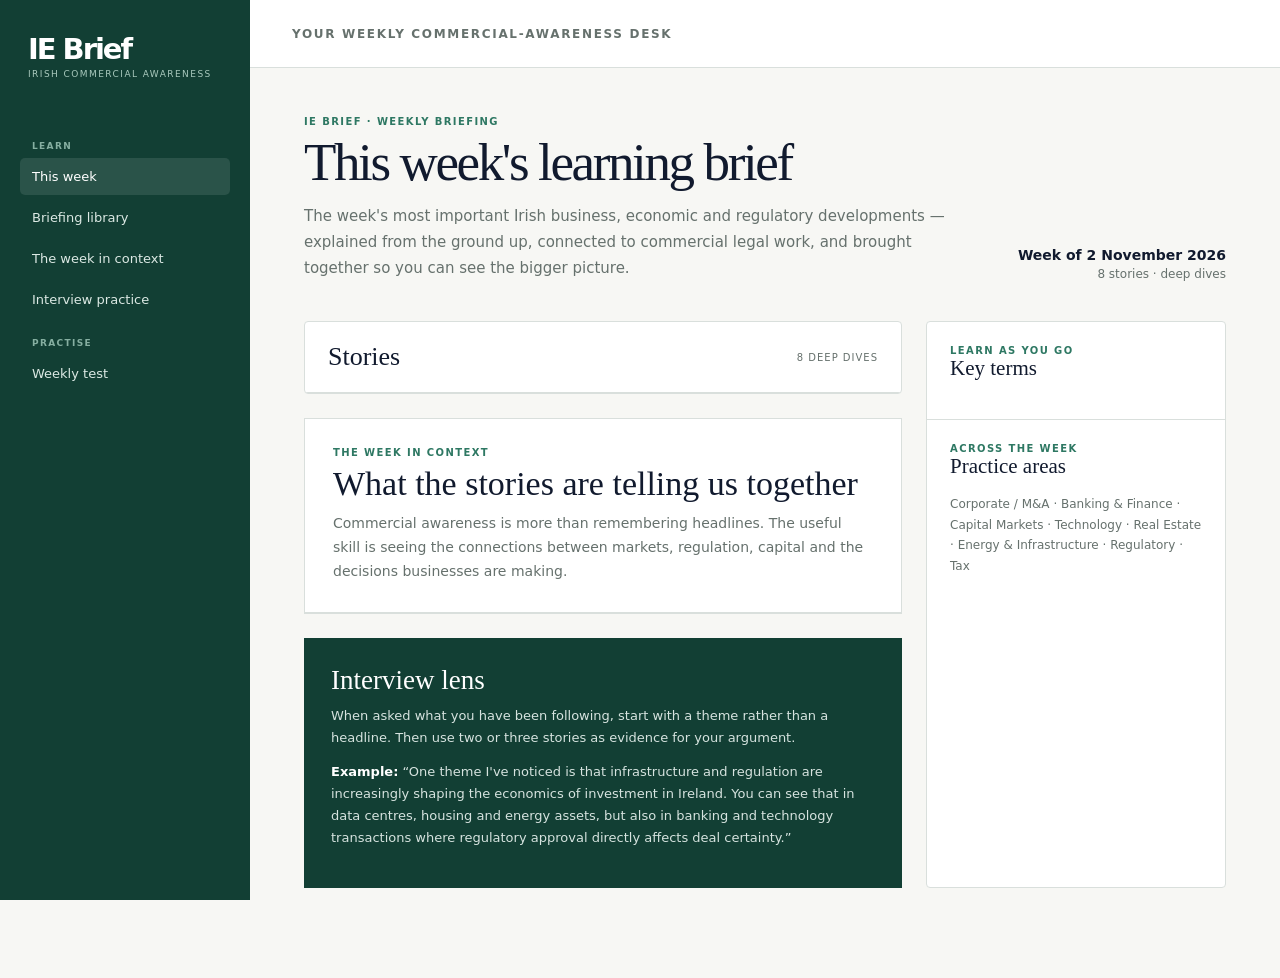
==== commit cadb83e3: "Update print statement from 'Hello' to 'Goodbye'" ====
--- a/index.html
+++ b/index.html
@@ -3,96 +3,72 @@
 <head>
 <meta charset="utf-8">
 <meta name="viewport" content="width=device-width, initial-scale=1">
-<title>IE Brief — Irish Commercial Awareness</title>
+<title>IE Brief — Weekly Irish Commercial Awareness</title>
 <style>
-:root{
- --site-primary:#0b3b2e;--site-secondary:#dfece7;--site-background:#f7f7f4;
- --site-on-primary:#ffffff;--site-on-secondary:#0b3b2e;--site-on-background:#10192d;
- --site-font-body:Inter,ui-sans-serif,system-ui,-apple-system,BlinkMacSystemFont,"Segoe UI",sans-serif;
- --site-font-heading:Georgia,"Times New Roman",serif;
- --site-heading-scale:1;--site-spacing-scale:1;--site-radius-scale:1;--site-decoration-opacity:1;
- --surface:#ffffff;--muted:#617087;--border:#dfe5e1;--soft:#f2f5f3;--accent:#46d4a8;--green:#0b3b2e;--red:#a14b4b;
-}
-*{box-sizing:border-box} body{margin:0;font-family:var(--site-font-body);color:var(--site-on-background);background:var(--site-background)}
-#app{min-height:100vh;background-color:var(--site-background);border-radius:0}
-.topbar{height:62px;background:var(--surface);border-bottom:1px solid var(--border);display:flex;align-items:center;justify-content:space-between;padding:0 30px 0 360px;position:sticky;top:0;z-index:5}.brand{font-weight:800;letter-spacing:-.055em;font-size:27px;color:#fff}.brand span{color:var(--accent)}.nav{display:none}.profile{width:42px;height:42px;border-radius:50%;background:#e6efeb;border:1px solid #cbdad4;display:grid;place-items:center;font-weight:700;color:var(--site-primary);font-size:13px}
-body:before{content:"";position:fixed;left:0;top:0;bottom:0;width:292px;background:#073b2d;z-index:4}body:after{content:"IE Brief\A IRISH COMMERCIAL AWARENESS";white-space:pre;position:fixed;left:28px;top:27px;color:#fff;font-size:27px;font-weight:800;line-height:1.15;letter-spacing:-.05em;z-index:6}#app:before{content:"YOUR COMMERCIAL DESK";position:fixed;left:26px;top:112px;color:#4ed5ad;font-size:12px;font-weight:800;letter-spacing:.12em;z-index:6}
-main{max-width:none;margin:0 0 0 292px;padding:46px 5.2vw 80px}.eyebrow{font-size:12px;text-transform:uppercase;letter-spacing:.12em;color:#17634e;font-weight:800}.hero{display:flex;justify-content:space-between;align-items:flex-end;gap:25px;margin-bottom:36px}.hero h1{font-family:var(--site-font-heading);font-size:calc(50px * var(--site-heading-scale));letter-spacing:-.045em;line-height:1.03;margin:10px 0 14px;max-width:850px}.hero p{margin:0;color:var(--muted);max-width:780px;line-height:1.65;font-size:16px}.datebox{border:0;background:transparent;padding:0;min-width:220px;text-align:right}.datebox strong{display:block;font-size:16px}.datebox small{color:var(--muted)}
-.grid{display:grid;grid-template-columns:minmax(0,1.65fr) minmax(280px,.72fr);gap:28px}.panel{background:var(--surface);border:1px solid var(--border);border-radius:16px;overflow:hidden}.panel-head{padding:22px 28px;border-bottom:1px solid var(--border);display:flex;align-items:center;justify-content:space-between}.panel-head h2{font-family:var(--site-font-heading);font-size:27px;margin:0}.pill{font-size:11px;font-weight:800;padding:7px 10px;border:1px solid #a6ead3;border-radius:5px;background:#effcf7;color:#17634e}
-.story{padding:27px 30px;border-bottom:1px solid var(--border);cursor:pointer;transition:.18s}.story:hover{background:#fbfcfa}.story:last-child{border-bottom:0}.story-top{display:flex;justify-content:space-between;gap:15px}.story h3{font-family:var(--site-font-heading);font-size:21px;line-height:1.3;letter-spacing:-.02em;margin:9px 0 8px}.story p{font-size:14px;line-height:1.6;color:var(--muted);margin:0 0 14px}.tag{display:inline-block;font-size:10px;font-weight:800;letter-spacing:.04em;text-transform:uppercase;padding:5px 8px;border-radius:4px;background:var(--soft);color:#526173;margin:0 5px 5px 0}.signal{font-size:10px;font-weight:800;white-space:nowrap;padding-top:2px}.signal.high{color:#17634e}.signal.medium{color:#a17025}.signal.low{color:var(--green)}
-.side-section{padding:24px 26px;border-bottom:1px solid var(--border)}.side-section:last-child{border-bottom:0}.side-section h3{font-family:var(--site-font-heading);font-size:22px;margin:0 0 14px}.term{display:flex;justify-content:space-between;gap:10px;padding:12px 0;border-bottom:1px solid var(--border);font-size:13px}.term:last-child{border-bottom:0}.term b{color:var(--site-primary)}.term span{color:var(--muted);text-align:right;font-size:12px}.watch{display:flex;align-items:center;gap:10px;font-size:13px;padding:9px 0}.dot{width:7px;height:7px;border-radius:50%;background:var(--accent)}.mini-detail{display:grid;grid-template-columns:130px 1fr;gap:8px 14px;margin:18px 0;padding:17px;background:#f3f6f4;border:1px solid #e1e9e5;border-radius:7px;font-size:12px;line-height:1.6}.mini-detail b{text-transform:uppercase;letter-spacing:.07em;font-size:9px;color:var(--site-primary)}.mini-detail span{color:#596678}
-.cta{margin-top:24px;background:var(--site-primary);color:var(--site-on-primary);border-radius:8px;padding:24px 28px;display:flex;justify-content:space-between;align-items:center;gap:20px}.cta h3{font-family:var(--site-font-heading);margin:0 0 6px;font-size:21px}.cta p{margin:0;opacity:.78;font-size:12px}.btn{border:0;background:#fff;color:var(--site-primary);padding:12px 17px;border-radius:6px;font-weight:800;cursor:pointer}.btn.secondary{background:var(--soft);color:var(--site-primary)}
-.modal{position:fixed;inset:0;background:rgba(13,23,34,.48);display:none;align-items:center;justify-content:center;padding:20px;z-index:10}.modal.open{display:flex}.modal-card{max-width:720px;width:100%;max-height:85vh;overflow:auto;background:var(--surface);border-radius:20px;border:1px solid var(--border);padding:30px}.close{float:right;border:0;background:var(--soft);width:32px;height:32px;border-radius:50%;cursor:pointer}.modal-card h2{font-size:26px;letter-spacing:-.035em;margin:8px 40px 12px 0}.modal-card h4{margin:24px 0 7px;font-size:12px;text-transform:uppercase;letter-spacing:.1em;color:var(--muted)}.modal-card p{line-height:1.65;font-size:14px}.quiz-q{font-weight:700;margin:18px 0 10px}.choice{display:block;width:100%;text-align:left;border:1px solid var(--border);background:#fff;padding:11px 12px;border-radius:9px;margin:7px 0;cursor:pointer}.choice:hover{border-color:var(--site-primary);background:var(--soft)}
-.practice-intro{display:flex;justify-content:space-between;gap:24px;align-items:center;background:#edf3f0;border:1px solid #d9dfdc;padding:18px 20px;margin:-10px 0 28px}.practice-intro strong{display:block;font-size:14px;color:#123f34}.practice-intro span{display:block;color:#66716d;font-size:12px;margin-top:4px}.practice-tip{max-width:430px;color:#4d625b;font-size:12px;line-height:1.5;text-align:right}.practice-section{margin-top:34px}.practice-section-head{display:flex;justify-content:space-between;align-items:baseline;border-bottom:1px solid #cfd8d4;padding-bottom:10px;margin-bottom:12px}.practice-section-head h2{font-family:Georgia,'Times New Roman',serif;font-weight:500;font-size:25px;margin:0}.practice-section-head span{font-size:10px;text-transform:uppercase;letter-spacing:.1em;color:#66716d}@media(max-width:900px){.new-shell{min-width:0;grid-template-columns:1fr}.new-sidebar{position:relative;width:100%;height:auto;bottom:auto;padding:18px}.new-nav{display:flex;flex-wrap:wrap}.new-label{padding-top:12px}.new-main{grid-column:1}.new-content{padding:32px 22px 60px}.new-welcome{display:block}.new-date{text-align:left;margin-top:18px}.new-grid{grid-template-columns:1fr}.new-quick{grid-template-columns:1fr}.new-list{grid-template-columns:1fr}.practice-intro{display:block}.practice-tip{text-align:left;margin-top:10px}.new-welcome h1{font-size:42px}}
-@media(max-width:900px){body:before,body:after,#app:before{display:none}.topbar{padding:0 20px}main{margin:0;padding:35px 20px 60px}.hero{display:block}.datebox{text-align:left;margin-top:20px}.grid{grid-template-columns:1fr}.hero h1{font-size:40px}}
-/* IE Brief simplified redesign */
-#app{display:block!important;width:100%;min-width:0}
-body{overflow-x:auto}
-body:before,body:after,#app:before{display:none!important}
-.new-shell{display:grid;grid-template-columns:250px minmax(0,1fr);width:100%;min-width:1100px;min-height:100vh}
-.new-sidebar{background:#123f34;color:#fff;padding:30px 20px;position:fixed;left:0;top:0;bottom:0;width:250px;z-index:10}
-.new-logo{font-size:28px;font-weight:800;letter-spacing:-.06em;margin:0 8px 4px}.new-note{font-size:9px;letter-spacing:.16em;color:#a9c9bd;margin:0 8px 42px}
-.new-label{font-size:9px;letter-spacing:.15em;color:#86afa1;font-weight:800;padding:20px 12px 7px}.new-nav{display:grid;gap:5px}.new-nav button{border:0;background:transparent;color:#dce9e4;text-align:left;padding:11px 12px;border-radius:5px;font-size:13px;cursor:pointer}.new-nav button.active,.new-nav button:hover{background:rgba(255,255,255,.1);color:#fff}
-.new-main{grid-column:2;min-width:0;width:100%;background:#f7f7f4}.new-topbar{height:68px;background:#fff;border-bottom:1px solid #d9dfdc;display:flex;align-items:center;padding:0 42px;position:sticky;top:0;z-index:5}.new-top-title{font-size:12px;text-transform:uppercase;letter-spacing:.14em;font-weight:800;color:#66716d}
-.new-content{width:100%;max-width:1280px;margin:0 auto;padding:48px 56px 80px}.new-welcome{display:flex;justify-content:space-between;gap:40px;align-items:flex-end;margin-bottom:40px}.new-welcome>div:first-child{min-width:0}.new-welcome h1{font-family:Georgia,"Times New Roman",serif;font-size:52px;line-height:1.03;letter-spacing:-.045em;margin:8px 0 14px;font-weight:500}.new-welcome p{max-width:720px;color:#66716d;font-size:15px;line-height:1.7;margin:0}.new-eyebrow{font-size:10px;letter-spacing:.14em;text-transform:uppercase;font-weight:800;color:#2e7863}.new-date{font-size:12px;color:#66716d;text-align:right;white-space:nowrap}.new-date strong{display:block;color:#14221e;font-size:13px;margin-bottom:4px}
-.new-grid{display:grid;grid-template-columns:minmax(0,1.7fr) minmax(300px,.8fr);gap:24px}.new-card{background:#fff;border:1px solid #d9dfdc;border-radius:4px;min-width:0}.new-card-head{padding:20px 22px;border-bottom:1px solid #d9dfdc;display:flex;justify-content:space-between;align-items:center}.new-card-head h2{font-family:Georgia,"Times New Roman",serif;font-weight:500;font-size:25px;margin:0}.new-card-head span{font-size:10px;text-transform:uppercase;letter-spacing:.1em;color:#66716d}.new-brief{padding:23px 22px;border-bottom:1px solid #d9dfdc;cursor:pointer}.new-brief:last-child{border-bottom:0}.new-brief:hover{background:#fbfcfa}.new-brief h3{font-family:Georgia,"Times New Roman",serif;font-weight:500;font-size:22px;line-height:1.25;margin:7px 0 9px;letter-spacing:-.02em}.new-brief p{font-size:13px;color:#66716d;line-height:1.6;margin:0 0 13px}.new-tags{display:flex;gap:6px;flex-wrap:wrap}.new-tag{font-size:9px;text-transform:uppercase;letter-spacing:.07em;background:#eef3f0;color:#4d625b;padding:5px 7px}.new-side{padding:22px}.new-side+.new-side{border-top:1px solid #d9dfdc}.new-side h3{font-family:Georgia,"Times New Roman",serif;font-size:20px;font-weight:500;margin:0 0 15px}.new-term{display:flex;justify-content:space-between;gap:12px;padding:10px 0;border-bottom:1px solid #d9dfdc;font-size:12px}.new-term:last-child{border-bottom:0}.new-term b{color:#123f34}.new-term span{color:#66716d;text-align:right;font-size:11px}.new-quick{display:grid;grid-template-columns:repeat(3,minmax(0,1fr));gap:12px;margin-top:22px}.new-quick button{background:#fff;border:1px solid #d9dfdc;padding:18px 19px;cursor:pointer;text-align:left;min-width:0}.new-quick button:hover{border-color:#a8bbb4}.new-quick strong{font-family:Georgia,"Times New Roman",serif;font-weight:500;font-size:18px;display:block;margin-bottom:6px}.new-quick span{font-size:11px;color:#66716d;line-height:1.5}.new-banner{margin-top:22px;background:#123f34;color:#fff;padding:22px 24px;display:flex;justify-content:space-between;align-items:center;gap:20px}.new-banner h3{font-family:Georgia,"Times New Roman",serif;font-weight:500;font-size:21px;margin:0 0 5px}.new-banner p{font-size:11px;color:#c8d8d2;margin:0}.new-btn{border:0;background:#fff;color:#123f34;padding:10px 14px;font-weight:800;font-size:11px;cursor:pointer}
-.new-page{display:none}.new-page.active{display:block}.new-list{display:grid;grid-template-columns:repeat(2,minmax(0,1fr));gap:12px}.new-list-item{background:#fff;border:1px solid #d9dfdc;padding:22px 23px;display:flex;justify-content:space-between;align-items:center;gap:20px;cursor:pointer;min-width:0;min-height:130px}.new-list-item:hover{border-color:#a8bbb4;background:#fbfcfa}.new-list-item h3{font-family:Georgia,"Times New Roman",serif;font-weight:500;margin:0 0 7px;font-size:21px;line-height:1.25}.new-list-item p{font-size:12px;color:#66716d;margin:0;line-height:1.5}.new-arrow{font-size:20px;color:#2e7863;flex:0 0 auto}
-.modal{position:fixed;inset:0;background:rgba(13,23,34,.48);display:none;align-items:center;justify-content:center;padding:20px;z-index:20}.modal.open{display:flex}.modal-card{max-width:760px;width:100%;max-height:85vh;overflow:auto;background:#fff;border:1px solid #d9dfdc;padding:32px}.close{float:right;border:0;background:#eef3f0;width:31px;height:31px;cursor:pointer}.modal-card h2{font-family:Georgia,"Times New Roman",serif;font-weight:500;font-size:29px;line-height:1.2;margin:8px 42px 14px 0}.modal-card h4{margin:23px 0 7px;font-size:10px;text-transform:uppercase;letter-spacing:.12em;color:#66716d}.modal-card p{font-size:13px;line-height:1.7}.choice{display:block;width:100%;text-align:left;border:1px solid #d9dfdc;background:#fff;padding:12px;margin:7px 0;cursor:pointer}.choice:hover{border-color:#2e7863;background:#eef3f0}.quiz-q{font-weight:700;margin:18px 0 10px}
-@media(max-width:1100px){.new-shell{min-width:0;grid-template-columns:210px minmax(0,1fr)}.new-sidebar{width:210px}.new-main{grid-column:2}.new-content{padding:38px 32px 60px}.new-welcome h1{font-size:46px}.new-grid{grid-template-columns:1fr}.new-list{grid-template-columns:1fr}.new-quick{grid-template-columns:1fr}}
-@media(max-width:760px){.new-shell{display:block;min-width:0}.new-sidebar{position:relative;width:100%;padding:20px;bottom:auto}.new-note{margin-bottom:18px}.new-nav{grid-template-columns:repeat(3,minmax(0,1fr))}.new-label{display:none}.new-main{width:100%}.new-topbar{padding:0 20px}.new-content{padding:30px 20px 55px}.new-welcome{display:block}.new-welcome h1{font-size:40px}.new-date{text-align:left;margin-top:18px}.new-quick{grid-template-columns:1fr}}
+:root{--green:#123f34;--green2:#2e7863;--paper:#f7f7f4;--white:#fff;--ink:#111a2e;--muted:#66716d;--line:#d9dfdc;--soft:#eef3f0}
+*{box-sizing:border-box}html{scroll-behavior:smooth}body{margin:0;background:var(--paper);color:var(--ink);font-family:Inter,ui-sans-serif,system-ui,-apple-system,BlinkMacSystemFont,"Segoe UI",sans-serif}button{font:inherit}
+.sidebar{position:fixed;left:0;top:0;bottom:0;width:250px;background:var(--green);color:white;padding:32px 20px;z-index:30}.logo{font-size:29px;font-weight:850;letter-spacing:-.07em;margin:0 8px 3px}.logo-note{font-size:9px;letter-spacing:.16em;color:#a9c9bd;margin:0 8px 42px;text-transform:uppercase}.nav-label{font-size:9px;letter-spacing:.15em;color:#86afa1;font-weight:800;padding:20px 12px 7px;text-transform:uppercase}.nav{display:grid;gap:4px}.nav button{border:0;background:transparent;color:#dce9e4;text-align:left;padding:11px 12px;border-radius:5px;font-size:13px;cursor:pointer}.nav button:hover,.nav button.active{background:rgba(255,255,255,.1);color:white}
+.main{margin-left:250px;min-height:100vh}.topbar{height:68px;background:white;border-bottom:1px solid var(--line);display:flex;align-items:center;padding:0 42px;position:sticky;top:0;z-index:20}.topbar span{font-size:12px;text-transform:uppercase;letter-spacing:.14em;font-weight:800;color:var(--muted)}.content{max-width:1360px;margin:auto;padding:48px 54px 90px}.page{display:none}.page.active{display:block}
+.eyebrow{font-size:10px;letter-spacing:.14em;text-transform:uppercase;font-weight:800;color:var(--green2)}.hero{display:flex;justify-content:space-between;gap:40px;align-items:flex-end;margin-bottom:40px}.hero h1{font-family:Georgia,"Times New Roman",serif;font-size:53px;line-height:1.02;letter-spacing:-.045em;font-weight:500;margin:8px 0 15px}.hero p{max-width:790px;color:var(--muted);font-size:15px;line-height:1.72;margin:0}.week-meta{text-align:right;white-space:nowrap;color:var(--muted);font-size:12px}.week-meta strong{display:block;color:var(--ink);font-size:14px;margin-bottom:4px}
+.layout{display:grid;grid-template-columns:minmax(0,1.72fr) minmax(300px,.72fr);gap:24px}.card{background:white;border:1px solid var(--line);border-radius:4px;overflow:hidden}.card-head{padding:20px 23px;border-bottom:1px solid var(--line);display:flex;justify-content:space-between;align-items:center}.card-head h2{font-family:Georgia,"Times New Roman",serif;font-weight:500;font-size:26px;margin:0}.card-head span{font-size:10px;text-transform:uppercase;letter-spacing:.1em;color:var(--muted)}
+.story{padding:25px 27px;border-bottom:1px solid var(--line);cursor:pointer}.story:last-child{border-bottom:0}.story:hover{background:#fbfcfa}.story h3{font-family:Georgia,"Times New Roman",serif;font-size:22px;line-height:1.25;font-weight:500;margin:7px 0 9px;letter-spacing:-.02em}.story p{font-size:13px;color:var(--muted);line-height:1.62;margin:0 0 13px}.tags{display:flex;gap:6px;flex-wrap:wrap}.tag{font-size:9px;text-transform:uppercase;letter-spacing:.07em;background:var(--soft);color:#4d625b;padding:5px 7px}
+.side{padding:23px}.side+.side{border-top:1px solid var(--line)}.side h3{font-family:Georgia,"Times New Roman",serif;font-size:21px;font-weight:500;margin:0 0 15px}.term{display:flex;justify-content:space-between;gap:12px;padding:10px 0;border-bottom:1px solid var(--line);font-size:12px}.term:last-child{border-bottom:0}.term b{color:var(--green)}.term span{color:var(--muted);text-align:right;font-size:11px}
+.analysis{background:white;border:1px solid var(--line);margin-top:24px}.analysis-head{padding:28px;border-bottom:1px solid var(--line)}.analysis-head h2{font-family:Georgia,"Times New Roman",serif;font-size:34px;font-weight:500;margin:7px 0 9px}.analysis-head p{max-width:820px;color:var(--muted);line-height:1.7;font-size:14px;margin:0}.analysis-body{padding:0 28px}.theme{padding:25px 0;border-bottom:1px solid var(--line)}.theme:last-child{border-bottom:0}.theme h3{font-family:Georgia,"Times New Roman",serif;font-size:23px;font-weight:500;margin:0 0 9px}.theme p{font-size:14px;line-height:1.75;color:#34413c;margin:8px 0}
+.interview-box{margin-top:24px;background:var(--green);color:white;padding:27px}.interview-box h3{font-family:Georgia,"Times New Roman",serif;font-size:27px;font-weight:500;margin:0 0 9px}.interview-box p{color:#d6e3df;line-height:1.7;font-size:13px;margin:0 0 12px}.interview-box strong{color:white}
+.practice-q{padding:23px 0;border-bottom:1px solid var(--line)}.practice-q:last-child{border-bottom:0}.practice-q h3{font-size:11px;text-transform:uppercase;letter-spacing:.1em;color:var(--green2);margin:0 0 8px}.practice-q p{font-family:Georgia,"Times New Roman",serif;font-size:22px;line-height:1.4;margin:0 0 12px}.answer{background:var(--soft);padding:14px 16px;color:#40514a;font-size:13px;line-height:1.65}
+.library-week{margin-bottom:38px}.library-week h2{font-family:Georgia,"Times New Roman",serif;font-size:30px;font-weight:500;margin:0 0 13px}.library-grid{display:grid;grid-template-columns:repeat(2,minmax(0,1fr));gap:12px}.library-item{background:white;border:1px solid var(--line);padding:22px;cursor:pointer}.library-item:hover{background:#fbfcfa}.library-item h3{font-family:Georgia,"Times New Roman",serif;font-size:20px;font-weight:500;line-height:1.3;margin:5px 0 8px}.library-item p{font-size:12px;line-height:1.55;color:var(--muted);margin:0}
+.modal{position:fixed;inset:0;background:rgba(13,23,34,.5);display:none;align-items:center;justify-content:center;padding:22px;z-index:100}.modal.open{display:flex}.modal-card{background:white;width:min(900px,100%);max-height:90vh;overflow:auto;border:1px solid var(--line);padding:34px 38px;position:relative}.close{position:absolute;right:20px;top:20px;width:34px;height:34px;border:0;background:var(--soft);cursor:pointer;border-radius:50%;font-weight:800}.modal .eyebrow{margin-right:45px}.modal h2{font-family:Georgia,"Times New Roman",serif;font-size:34px;line-height:1.18;font-weight:500;letter-spacing:-.03em;margin:8px 45px 22px 0}.modal-section{margin:25px 0}.modal-section h4{font-size:10px;text-transform:uppercase;letter-spacing:.12em;color:var(--muted);margin:0 0 8px}.modal-section p{font-size:14px;line-height:1.78;margin:0;color:#27352f}.modal-section.interview{background:var(--soft);padding:19px 20px}.modal-section.interview p{font-weight:700;color:#173f34}.sources-note{font-size:11px;color:var(--muted);border-top:1px solid var(--line);padding-top:15px;margin-top:28px}
+@media(max-width:950px){.sidebar{position:relative;width:100%;height:auto;padding:20px}.logo-note{margin-bottom:15px}.nav{display:flex;flex-wrap:wrap}.nav-label{padding-top:12px}.main{margin-left:0}.topbar{padding:0 22px}.content{padding:32px 20px 60px}.hero{display:block}.week-meta{text-align:left;margin-top:18px}.layout{grid-template-columns:1fr}.library-grid{grid-template-columns:1fr}}
 </style>
 </head>
 <body>
-<div id="app"><div class="new-shell"><aside class="new-sidebar"><div class="new-logo">IE Brief</div><div class="new-note">IRISH COMMERCIAL AWARENESS</div><div class="new-label">LEARN</div><div class="new-nav"><button class="active" onclick="newPage('today',this)">Today</button><button onclick="newPage('library',this)">Briefing library</button><button onclick="newPage('practice',this)">Interview practice</button></div><div class="new-label">PRACTISE</div><div class="new-nav"><button onclick="openNewQuiz()">Weekly test</button></div></aside><div class="new-main"><header class="new-topbar"><div class="new-top-title">Your commercial awareness desk</div></header><main class="new-content">
-<section id="today" class="new-page active"><div class="new-welcome"><div><div class="new-eyebrow">Sunday · 08 November 2026</div><h1>Build the habit.<br>Understand the market.</h1><p>Daily Irish business, economic and regulatory news, explained from the ground up and connected to commercial legal work. Learn the story, understand the mechanism, then practise explaining why it matters.</p></div><div class="new-date"><strong>Issue #10</strong>Published 8:00 AM · verified sources</div></div><div class="new-grid"><section class="new-card"><div class="new-card-head"><h2>Today's learning brief</h2><span>5 stories · deep dive</span></div><div class="new-brief" onclick="openNewStory(0)"><div class="new-eyebrow">Capital Markets</div><h3>Tokenisation is moving from fintech idea to financial-market infrastructure</h3><p>Tokenisation is moving toward regulated financial-market infrastructure, with implications for funds, settlement and capital markets.</p><div class="new-tags"><span class="new-tag">Capital Markets</span><span class="new-tag">Financial Services</span><span class="new-tag">Funds</span></div></div><div class="new-brief" onclick="openNewStory(1)"><div class="new-eyebrow">Technology &amp; Infrastructure</div><h3>Ireland is putting a new price on data-centre growth: energy security</h3><p>Ireland&#x27;s approach to new data-centre connections increasingly links development to electricity-system capacity, renewable generation and energy security.</p><div class="new-tags"><span class="new-tag">Technology</span><span class="new-tag">Energy &amp; Infrastructure</span><span class="new-tag">Real Estate</span></div></div><div class="new-brief" onclick="openNewStory(2)"><div class="new-eyebrow">Corporate / M&amp;A</div><h3>BAWAG&#x27;s €1.6bn PTSB takeover clears a major regulatory hurdle</h3><p>BAWAG&#x27;s proposed acquisition of PTSB illustrates the regulatory, competition and integration issues that arise in a major cross-border banking transaction.</p><div class="new-tags"><span class="new-tag">Corporate / M&amp;A</span><span class="new-tag">Banking &amp; Finance</span><span class="new-tag">Competition</span></div></div><div class="new-brief" onclick="openNewStory(3)"><div class="new-eyebrow">Economy &amp; Public Finance</div><h3>Ireland&#x27;s €85bn tax take exposes both economic strength and fiscal risk</h3><p>Ireland&#x27;s unusually large corporation-tax revenue collection reflects the strength of multinational activity but also creates fiscal exposure if those receipts weaken.</p><div class="new-tags"><span class="new-tag">Tax</span><span class="new-tag">Corporate / M&amp;A</span><span class="new-tag">Public Policy</span></div></div><div class="new-brief" onclick="openNewStory(4)"><div class="new-eyebrow">Real Estate &amp; Regulation</div><h3>Ireland is putting short-term lets on the regulatory map</h3><p>Ireland&#x27;s new short-term letting registration regime will introduce additional compliance requirements for accommodation providers and platforms.</p><div class="new-tags"><span class="new-tag">Real Estate</span><span class="new-tag">Planning</span><span class="new-tag">Regulatory</span></div></div></section><aside class="new-card"><div class="new-side"><div class="new-eyebrow">Learn as you go</div><h3>Today's key terms</h3><div class="new-term"><b>Tokenisation</b><span>Digital representation of an asset or right</span></div><div class="new-term"><b>Grid capacity</b><span>Available ability to accommodate electricity demand</span></div><div class="new-term"><b>Qualifying holding</b><span>Significant ownership interest in a regulated bank</span></div><div class="new-term"><b>Tax take</b><span>Total amount of tax collected by the State</span></div><div class="new-term"><b>Registration regime</b><span>Formal compliance system for short-term lets</span></div></div><div class="new-side"><h3>Connected topics</h3><div class="new-term"><b>Capital markets</b><span>Tokenisation · settlement · funds</span></div><div class="new-term"><b>Infrastructure</b><span>Data centres · grid · energy</span></div><div class="new-term"><b>Corporate / M&amp;A</b><span>Banking · tax · transactions</span></div><div class="new-term"><b>Real estate</b><span>Planning · short-term lets</span></div></div></aside></div><div class="new-quick"><button onclick="openNewQuiz()"><strong>Weekly test</strong><span>Test memory and commercial analysis from this week's briefs.</span></button><button onclick="newPage('practice',document.querySelector('.new-nav button:nth-child(3)'))"><strong>Interview practice</strong><span>Answer interview-style questions and practise your commercial reasoning.</span></button><button onclick="newPage('library',document.querySelector('.new-nav button:nth-child(2)'))"><strong>Briefing library</strong><span>Return to previous stories whenever you want to revisit a concept.</span></button></div><div class="new-banner"><div><h3>Commercial awareness is a skill.</h3><p>Learn the facts, but more importantly learn how to connect them.</p></div><button class="new-btn" onclick="newPage('practice',document.querySelector('.new-nav button:nth-child(3)'))">Practise now →</button></div></section>
-<section id="library" class="new-page"><div class="new-welcome"><div><div class="new-eyebrow">Your archive</div><h1>Briefing library</h1><p>Every daily brief stays here so you can revisit stories, concepts and the links between them before an interview.</p></div></div><div class="new-list"><div class="new-list-item" onclick="openNewStory(0)"><div><div class="new-eyebrow">08 November 2026 · Capital Markets</div><h3>Tokenisation is moving from fintech idea to financial-market infrastructure</h3><p>Capital Markets ·  Financial Services ·  Funds ·  Technology</p></div><span class="new-arrow">→</span></div><div class="new-list-item" onclick="openNewStory(1)"><div><div class="new-eyebrow">08 November 2026 · Technology &amp; Infrastructure</div><h3>Ireland is putting a new price on data-centre growth: energy security</h3><p>Technology ·  Energy &amp; Infrastructure ·  Real Estate ·  Projects</p></div><span class="new-arrow">→</span></div><div class="new-list-item" onclick="openNewStory(2)"><div><div class="new-eyebrow">08 November 2026 · Corporate / M&amp;A</div><h3>BAWAG&#x27;s €1.6bn PTSB takeover clears a major regulatory hurdle</h3><p>Corporate / M&amp;A ·  Banking &amp; Finance ·  Competition ·  Regulatory</p></div><span class="new-arrow">→</span></div><div class="new-list-item" onclick="openNewStory(3)"><div><div class="new-eyebrow">08 November 2026 · Economy &amp; Public Finance</div><h3>Ireland&#x27;s €85bn tax take exposes both economic strength and fiscal risk</h3><p>Tax ·  Corporate / M&amp;A ·  Public Policy ·  Competition</p></div><span class="new-arrow">→</span></div><div class="new-list-item" onclick="openNewStory(4)"><div><div class="new-eyebrow">08 November 2026 · Real Estate &amp; Regulation</div><h3>Ireland is putting short-term lets on the regulatory map</h3><p>Real Estate ·  Planning ·  Regulatory ·  Technology</p></div><span class="new-arrow">→</span></div></div></section>
-<section id="practice" class="new-page">
-<div class="new-welcome"><div><div class="new-eyebrow">Interview preparation</div><h1>Think like a commercial lawyer.</h1><p>Build a bank of questions you can practise repeatedly. Pick a prompt, speak or write your answer, then check whether you identified the commercial mechanism, client impact and legal implications.</p></div></div>
-<div class="practice-intro"><div><strong>24 interview prompts</strong><span>Across deals, markets, economics, finance, regulation and the business of law.</span></div><div class="practice-tip">Aim for a 60–90 second answer. Start with the headline, then explain <b>why it matters</b>.</div></div>
-<div class="practice-section"><div class="practice-section-head"><h2>Deals &amp; transactions</h2><span>5 questions</span></div><div class="new-list">
-<div class="new-list-item" onclick="openNewPractice('deal1')"><div><div class="new-eyebrow">Deal analysis</div><h3>Discuss a recent deal that interested you.</h3><p>Buyer · seller · rationale · financing · legal work</p></div><span class="new-arrow">→</span></div>
-<div class="new-list-item" onclick="openNewPractice('deal2')"><div><div class="new-eyebrow">M&amp;A</div><h3>Why might a company choose to acquire another business rather than grow organically?</h3><p>Speed · market entry · synergies · capability · risk</p></div><span class="new-arrow">→</span></div>
-<div class="new-list-item" onclick="openNewPractice('deal3')"><div><div class="new-eyebrow">Transaction structure</div><h3>What factors would you consider when deciding between an asset purchase and a share purchase?</h3><p>Liabilities · contracts · tax · employees · consents</p></div><span class="new-arrow">→</span></div>
-<div class="new-list-item" onclick="openNewPractice('deal4')"><div><div class="new-eyebrow">Due diligence</div><h3>What is the commercial purpose of legal due diligence in an acquisition?</h3><p>Risk · valuation · negotiation · allocation · deal certainty</p></div><span class="new-arrow">→</span></div>
-<div class="new-list-item" onclick="openNewPractice('deal5')"><div><div class="new-eyebrow">Private capital</div><h3>What would you want to understand about a private-equity buyer's investment thesis?</h3><p>Value creation · leverage · management · exit · downside</p></div><span class="new-arrow">→</span></div>
-</div></div>
-<div class="practice-section"><div class="practice-section-head"><h2>Capital markets &amp; finance</h2><span>4 questions</span></div><div class="new-list">
-<div class="new-list-item" onclick="openNewPractice('capital1')"><div><div class="new-eyebrow">Capital markets</div><h3>Why might a company choose to raise debt rather than equity?</h3><p>Cost · control · leverage · repayment · market conditions</p></div><span class="new-arrow">→</span></div>
-<div class="new-list-item" onclick="openNewPractice('capital2')"><div><div class="new-eyebrow">Interest rates</div><h3>How do higher interest rates affect a company's investment and financing decisions?</h3><p>Cost of capital · valuation · refinancing · M&amp;A appetite</p></div><span class="new-arrow">→</span></div>
-<div class="new-list-item" onclick="openNewPractice('capital3')"><div><div class="new-eyebrow">Financial literacy</div><h3>What is the difference between revenue, profit and cash flow, and why does it matter?</h3><p>Income statement · liquidity · working capital · viability</p></div><span class="new-arrow">→</span></div>
-<div class="new-list-item" onclick="openNewPractice('capital4')"><div><div class="new-eyebrow">Markets</div><h3>What does a fall in a company's share price actually tell you?</h3><p>Expectations · valuation · market sentiment · limitations</p></div><span class="new-arrow">→</span></div>
-</div></div>
-<div class="practice-section"><div class="practice-section-head"><h2>Economics &amp; client impact</h2><span>5 questions</span></div><div class="new-list">
-<div class="new-list-item" onclick="openNewPractice('economy1')"><div><div class="new-eyebrow">Commercial awareness</div><h3>How might a recent economic event affect a law firm's clients?</h3><p>External event → business impact → legal demand</p></div><span class="new-arrow">→</span></div>
-<div class="new-list-item" onclick="openNewPractice('economy2')"><div><div class="new-eyebrow">Inflation</div><h3>How can persistent inflation affect businesses and the legal work they need?</h3><p>Costs · pricing · contracts · disputes · financing</p></div><span class="new-arrow">→</span></div>
-<div class="new-list-item" onclick="openNewPractice('economy3')"><div><div class="new-eyebrow">Trade</div><h3>Why do tariffs matter to a business that does not directly import the affected product?</h3><p>Supply chains · prices · competitors · contracts · investment</p></div><span class="new-arrow">→</span></div>
-<div class="new-list-item" onclick="openNewPractice('economy4')"><div><div class="new-eyebrow">Ireland</div><h3>What makes Ireland attractive to multinational businesses, and what risks come with that model?</h3><p>FDI · tax · talent · EU market · concentration</p></div><span class="new-arrow">→</span></div>
-<div class="new-list-item" onclick="openNewPractice('economy5')"><div><div class="new-eyebrow">Real estate</div><h3>How would higher construction costs change the economics of a property development?</h3><p>Viability · financing · rents · margins · planning</p></div><span class="new-arrow">→</span></div>
-</div></div>
-<div class="practice-section"><div class="practice-section-head"><h2>Technology, regulation &amp; risk</h2><span>5 questions</span></div><div class="new-list">
-<div class="new-list-item" onclick="openNewPractice('tech1')"><div><div class="new-eyebrow">AI</div><h3>What commercial problem is the EU AI Act trying to solve?</h3><p>Risk classification · compliance · innovation · accountability</p></div><span class="new-arrow">→</span></div>
-<div class="new-list-item" onclick="openNewPractice('tech2')"><div><div class="new-eyebrow">Data</div><h3>Why can data protection become a transaction issue in an M&amp;A deal?</h3><p>Data assets · compliance · liability · contracts · diligence</p></div><span class="new-arrow">→</span></div>
-<div class="new-list-item" onclick="openNewPractice('tech3')"><div><div class="new-eyebrow">Regulation</div><h3>How should a commercial lawyer think about a new regulation affecting a client?</h3><p>Scope · obligations · implementation · risk · opportunity</p></div><span class="new-arrow">→</span></div>
-<div class="new-list-item" onclick="openNewPractice('tech4')"><div><div class="new-eyebrow">Cybersecurity</div><h3>Why is cybersecurity a board-level commercial issue rather than just an IT issue?</h3><p>Operations · reputation · contracts · regulation · value</p></div><span class="new-arrow">→</span></div>
-<div class="new-list-item" onclick="openNewPractice('tech5')"><div><div class="new-eyebrow">Infrastructure</div><h3>Why can planning and regulatory approvals determine whether an infrastructure project is commercially viable?</h3><p>Timing · financing · permits · counterparties · revenue</p></div><span class="new-arrow">→</span></div>
-</div></div>
-<div class="practice-section"><div class="practice-section-head"><h2>The business of law</h2><span>5 questions</span></div><div class="new-list">
-<div class="new-list-item" onclick="openNewPractice('law1')"><div><div class="new-eyebrow">Law firms</div><h3>What challenges might the legal industry face in five years?</h3><p>Technology · economics · competition · law-firm business model</p></div><span class="new-arrow">→</span></div>
-<div class="new-list-item" onclick="openNewPractice('law2')"><div><div class="new-eyebrow">Clients</div><h3>What does it mean for a law firm to be commercially minded?</h3><p>Client objectives · risk · value · efficiency · judgement</p></div><span class="new-arrow">→</span></div>
-<div class="new-list-item" onclick="openNewPractice('law3')"><div><div class="new-eyebrow">Competition</div><h3>Why might a client choose an international law firm over a strong domestic firm?</h3><p>Cross-border capability · network · expertise · relationships</p></div><span class="new-arrow">→</span></div>
-<div class="new-list-item" onclick="openNewPractice('law4')"><div><div class="new-eyebrow">AI &amp; legal services</div><h3>How could generative AI change the economics of legal services?</h3><p>Efficiency · pricing · leverage · quality · new services</p></div><span class="new-arrow">→</span></div>
-<div class="new-list-item" onclick="openNewPractice('law5')"><div><div class="new-eyebrow">Career judgement</div><h3>Tell me about a business story you have followed and explain why it matters to a commercial lawyer.</h3><p>News → mechanism → client → legal work → judgement</p></div><span class="new-arrow">→</span></div>
-</div></div></section>
-</main></div></div></div>
-<div class="modal" id="modal"><div class="modal-card" id="modalCard"></div></div>
+<aside class="sidebar">
+<div class="logo">IE Brief</div><div class="logo-note">Irish commercial awareness</div>
+<div class="nav-label">Learn</div>
+<nav class="nav">
+<button class="active" data-page="today">This week</button>
+<button data-page="library">Briefing library</button>
+<button data-page="context">The week in context</button>
+<button data-page="practice">Interview practice</button>
+</nav>
+<div class="nav-label">Practise</div>
+<nav class="nav"><button data-page="test">Weekly test</button></nav>
+</aside>
+<main class="main">
+<header class="topbar"><span>Your weekly commercial-awareness desk</span></header>
+<div class="content">
+<section id="today" class="page active">
+<div class="hero"><div><div class="eyebrow">IE Brief · Weekly briefing</div><h1>This week's learning brief</h1><p>The week's most important Irish business, economic and regulatory developments — explained from the ground up, connected to commercial legal work, and brought together so you can see the bigger picture.</p></div><div class="week-meta"><strong>Week of 2 November 2026</strong>8 stories · deep dives</div></div>
+<div class="layout"><div><div class="card"><div class="card-head"><h2>Stories</h2><span>8 deep dives</span></div><div id="storyList"></div></div>
+<div class="analysis"><div class="analysis-head"><div class="eyebrow">The Week in Context</div><h2>What the stories are telling us together</h2><p>Commercial awareness is more than remembering headlines. The useful skill is seeing the connections between markets, regulation, capital and the decisions businesses are making.</p></div><div class="analysis-body" id="themesHome"></div></div>
+<div class="interview-box"><h3>Interview lens</h3><p>When asked what you have been following, start with a theme rather than a headline. Then use two or three stories as evidence for your argument.</p><p><strong>Example:</strong> “One theme I've noticed is that infrastructure and regulation are increasingly shaping the economics of investment in Ireland. You can see that in data centres, housing and energy assets, but also in banking and technology transactions where regulatory approval directly affects deal certainty.”</p></div>
+</div>
+<aside class="card"><div class="side"><div class="eyebrow">Learn as you go</div><h3>Key terms</h3><div id="terms"></div></div><div class="side"><div class="eyebrow">Across the week</div><h3>Practice areas</h3><p style="font-size:12px;color:#66716d;line-height:1.7;margin:0">Corporate / M&A · Banking & Finance · Capital Markets · Technology · Real Estate · Energy & Infrastructure · Regulatory · Tax</p></div></aside>
+</div>
+</section>
+<section id="context" class="page"><div class="hero"><div><div class="eyebrow">Weekly synthesis</div><h1>The Week in Context</h1><p>This is where the individual stories become a commercial argument. Use these connections to move from “I read about X” to “I noticed a broader trend.”</p></div><div class="week-meta"><strong>Week of 2 November 2026</strong>4 themes</div></div><div class="analysis"><div class="analysis-body" id="themesFull"></div></div><div class="interview-box"><h3>How to use this in an interview</h3><p>A strong commercial-awareness answer usually has five steps: <strong>headline → mechanism → affected parties → client impact → legal implications.</strong></p><p>Do not list six unrelated headlines. Choose one theme and use two or three developments as evidence that you understand the wider picture.</p></div></section>
+<section id="library" class="page"><div class="hero"><div><div class="eyebrow">Your archive</div><h1>Briefing library</h1><p>Each weekly briefing stays here so you can revisit the stories, concepts and themes before an interview.</p></div></div><div class="library-week"><h2>Week of 2 November 2026</h2><div class="library-grid" id="libraryCurrent"></div></div><div class="library-week"><h2>Previous weeks</h2><div class="card"><div class="side"><p style="margin:0;color:#66716d;font-size:13px;line-height:1.7">Future weekly briefings will appear here. The site is intentionally structured so a new Monday briefing can replace the current week's content without changing the rest of the website.</p></div></div></div></section>
+<section id="practice" class="page"><div class="hero"><div><div class="eyebrow">Interview preparation</div><h1>Interview practice</h1><p>Use the week's stories to practise explaining commercial mechanisms rather than simply recalling facts.</p></div></div><div class="card"><div class="side"><div class="eyebrow">Answer structure</div><h3>Headline → mechanism → affected parties → client impact → legal implications</h3><p style="font-size:13px;color:#66716d;line-height:1.7">Try answering first without looking at the model answer. The goal is to sound analytical, not rehearsed.</p></div><div class="side" id="practiceList"></div></div></section>
+<section id="test" class="page"><div class="hero"><div><div class="eyebrow">Practise</div><h1>Weekly test</h1><p>Questions are designed to test whether you can connect the week's developments, not just remember them.</p></div></div><div class="card"><div class="side" id="testList"></div></div></section>
+</div></main>
+<div class="modal" id="storyModal"><div class="modal-card"><button class="close" onclick="closeStory()">×</button><div class="eyebrow" id="modalCategory"></div><h2 id="modalTitle"></h2><div id="modalBody"></div></div></div>
 <script>
-const stories=[{"title":"Tokenisation is moving from fintech idea to financial-market infrastructure","eyebrow":"Capital Markets","happened":"Tokenisation is increasingly being treated as financial-market infrastructure rather than simply a fintech idea. The Central Bank of Ireland has been examining how distributed-ledger technology could affect regulated financial services, while the EU DLT Pilot Regime provides a framework for testing certain forms of trading and settlement. The commercial issue is not simply putting an asset on a blockchain: institutions need confidence about ownership, custody, settlement finality, investor protection and how the new infrastructure interacts with existing market systems.","mechanism":"The commercial mechanism is that DLT can potentially integrate or automate parts of issuance, trading, custody and settlement. That may reduce reconciliation costs or settlement friction, but the economic benefit only exists if the legal rights represented by a token are clear and the infrastructure is interoperable with banks, custodians, exchanges and payment systems.","law":"Lawyers need to consider the legal character of tokenised assets, custody, security interests, settlement finality, investor protection, regulatory perimeter, outsourcing and operational resilience. For funds and capital-markets clients, the question is whether the technology can be integrated into a legally reliable market structure.","takeaway":"In an interview, focus on the chain: technology can change market infrastructure; that can create efficiency gains; but those gains only become commercially valuable if legal rights, regulation and settlement are reliable enough for institutions to trust the system.","terms":"DLT = distributed ledger technology. Tokenisation = creating a digital representation of an asset or right. Settlement = completion of a transaction by delivery of the asset and payment. Collateral = property pledged to secure an obligation.","watch":"Watch how the Central Bank and EU institutions develop the regulatory framework for tokenised securities, funds and market infrastructure.","sources":"Central Bank of Ireland — https://www.centralbank.ie/"},{"title":"Ireland is putting a new price on data-centre growth: energy security","eyebrow":"Technology & Infrastructure","happened":"Ireland's data-centre sector is becoming increasingly constrained by electricity infrastructure. The CRU and EirGrid have developed approaches to large electricity users that can make grid connection more conditional on factors such as additional generation, flexibility and system security. This matters because electricity availability can now be as important to a data-centre project as land, planning permission and tax considerations.","mechanism":"The mechanism is a scarce-input problem: data centres need reliable power, while the grid has finite capacity and must remain secure. If connection becomes conditional on generation or flexibility, the economics of a project change because developers may need to secure additional energy arrangements, storage or renewable capacity. Power availability therefore becomes part of site selection and project finance.","law":"Lawyers may be involved in site acquisition, development agreements, planning, energy arrangements, grid-connection terms, project finance and regulatory compliance. The commercial point is that a project can have an attractive site and strong demand but still fail economically if it cannot secure sufficient power on viable terms.","takeaway":"The key commercial insight is that energy is becoming a core input into the location and financing of digital infrastructure. For a lawyer, that means electricity availability can sit alongside land, planning and financing as a condition of project viability.","terms":"Grid capacity = the ability of the electricity system to accommodate additional demand. Flexibility = the ability to adjust electricity use or supply to support system stability. Connection policy determines the conditions under which a large user can connect to the grid.","watch":"Watch how grid-connection policy, renewable requirements and data-centre demand affect the location and financing of future projects.","sources":"Commission for Regulation of Utilities / EirGrid — https://www.cru.ie/"},{"title":"BAWAG's €1.6bn PTSB takeover clears a major regulatory hurdle","eyebrow":"Corporate / M&A","happened":"BAWAG's proposed €1.6 billion acquisition of Permanent TSB shows how a major cross-border banking acquisition combines ordinary M&A mechanics with banking regulation, competition issues and regulatory approvals. The ECB's role in qualifying-holding approvals is particularly important, while shareholder and court processes also form part of the route to completion.","mechanism":"The mechanism is regulated-sector M&A. The buyer is acquiring a bank, so the transaction cannot be assessed only through purchase price and due diligence. Regulatory approvals, capital requirements, competition considerations and integration risk can affect timing, conditions to completion and the expected value of the acquisition.","law":"M&A lawyers must coordinate transaction documents with regulatory approvals and sector-specific requirements. Competition, shareholder and court processes, conditions precedent, financing and integration planning can all affect the deal. The legal work therefore has to track the commercial timetable and the buyer's strategic rationale.","takeaway":"The transaction shows why regulated M&A requires lawyers to understand the business as well as the legal documents. The buyer's strategic rationale, regulatory approvals and integration plan all shape the legal work and the route to completion.","terms":"Qualifying holding = a significant ownership interest in a regulated financial institution that may require regulatory approval. Conditions precedent = requirements that must be satisfied before a transaction completes. Integration risk = the risk that combining two businesses is harder or less valuable than expected.","watch":"Watch the remaining regulatory and transaction steps, court process and the practical integration of the two banking businesses.","sources":"PTSB / European Central Bank — https://www.ptsb.ie/"},{"title":"Ireland's €85bn tax take exposes both economic strength and fiscal risk","eyebrow":"Economy & Public Finance","happened":"Ireland's corporation-tax receipts are unusually large even though Ireland has a relatively low headline corporation-tax rate. The distinction is between the tax rate and the tax take: the rate is the percentage applied to taxable profits, while the tax take is the total amount collected. The large receipts reflect substantial multinational profits and concentration among a relatively small number of large firms, creating both fiscal strength and exposure.","mechanism":"The mechanism is concentration risk. Large multinational profits can generate very large tax receipts, strengthening the State's finances. But when a significant share of receipts comes from a relatively small number of companies, changes in global profitability, international tax rules or corporate structures can have a disproportionate effect on public revenue and therefore fiscal planning.","law":"Tax policy can affect investment decisions, corporate structuring, M&A and the post-tax economics of a business. Commercial lawyers therefore need to understand not only the legal rate but also how the effective tax burden and wider policy environment can affect valuation, cash flows and investment decisions.","takeaway":"The important distinction is rate versus take. Ireland can have a relatively low headline rate while collecting a very large amount overall because of multinational profits. That creates fiscal capacity but also concentration risk, which matters to businesses and advisers planning around tax policy.","terms":"Tax rate = the percentage applied to taxable profits. Tax take = the total amount collected. Fiscal risk = the possibility that government revenues or spending assumptions prove weaker than expected. Concentration risk = dependence on a relatively small number of sources for a large share of an outcome.","watch":"Watch corporation-tax receipts, multinational concentration, international tax reform and how the Government treats unusually strong tax revenues in fiscal planning.","sources":"Department of Finance / Revenue — https://www.gov.ie/en/department-of-finance/"},{"title":"Ireland is putting short-term lets on the regulatory map","eyebrow":"Real Estate & Regulation","happened":"Ireland is introducing a national registration regime for short-term letting accommodation. Registration opens on 1 December 2026 and the deadline is 31 December 2026. The regime interacts with planning rules and the EU framework for short-term rental services, meaning property owners, operators and platforms need to assess new compliance obligations and the effect on permitted property use.","mechanism":"The mechanism is that regulation changes the economics of a property use. Registration, platform compliance and planning requirements can affect operating costs, permitted use and the attractiveness or value of a property. For platforms, compliance can also create data and reporting obligations; for owners, it can affect whether a property can continue to be used in the same way.","law":"Real-estate, planning and regulatory lawyers may need to assess registration requirements, planning status, platform obligations and the interaction between national rules and EU regulation. In a transaction, the permitted use and compliance status of a property can become a diligence and valuation issue.","takeaway":"The commercial question is not simply whether short-term letting is permitted. It is whether the property, owner or platform can operate compliantly under the new regime, and how that affects use, cost, value and transaction risk.","terms":"Registration = formal entry into a regulatory register. Planning use = the legally permitted use of a property. Platform obligation = a compliance requirement imposed on an online intermediary. Due diligence = investigation of a target, asset or business before a transaction.","watch":"Watch the opening of the registration system, the 31 December 2026 deadline, platform obligations and how the regime interacts with planning rules.","sources":"Fáilte Ireland — https://www.failteireland.ie/"}];
-function openStory(i){const s=stories[i];document.getElementById('modalCard').innerHTML=`<button class="close" onclick="closeModal()">×</button><div class="eyebrow">${s.eyebrow}</div><h2>${s.title}</h2><h4>What happened</h4><p>${s.happened}</p><h4>Commercial mechanism</h4><p>${s.mechanism}</p><h4>Why a lawyer cares</h4><p>${s.law}</p><h4>Key concepts</h4><p>${s.terms}</p><h4>Interview takeaway</h4><p><b>${s.takeaway}</b></p><h4>What to watch next</h4><p>${s.watch}</p><h4>Sources</h4><p>${s.sources}</p>`;document.getElementById('modal').classList.add('open')}
-function openQuiz(){document.getElementById('modalCard').innerHTML=`<button class="close" onclick="closeModal()">×</button><div class="eyebrow">Weekly test · Issue #10</div><h2>Can you connect the story to the business?</h2><div class="quiz-q">1. Why is tokenisation commercially significant for financial markets?</div><button class="choice" onclick="answer(this,false)">A. It eliminates the need for financial regulation.</button><button class="choice" onclick="answer(this,true)">B. It can make traditionally illiquid or cumbersome assets easier to issue, trade and settle digitally.</button><button class="choice" onclick="answer(this,false)">C. It guarantees that all tokenised assets will increase in value.</button><button class="choice" onclick="answer(this,false)">D. It allows companies to avoid using banks entirely.</button><div class="quiz-q">2. Why is Ireland&#x27;s approach to new data-centre connections commercially significant?</div><button class="choice" onclick="answer(this,false)">A. It means data centres will no longer need access to the electricity grid.</button><button class="choice" onclick="answer(this,true)">B. It can make access to grid capacity more conditional on factors such as additional renewable generation, affecting where and how new data centres can be developed.</button><button class="choice" onclick="answer(this,false)">C. It prevents technology companies from building data centres in Ireland altogether.</button><button class="choice" onclick="answer(this,false)">D. It guarantees that electricity prices for data centres will remain fixed.</button><div class="quiz-q">3. Why is the BAWAG–PTSB transaction commercially significant for Ireland?</div><button class="choice" onclick="answer(this,false)">A. It is primarily significant because it removes all competition from the Irish banking market.</button><button class="choice" onclick="answer(this,true)">B. It demonstrates how a cross-border acquisition can allow a financial institution to expand its market position while creating regulatory, competition and integration considerations.</button><button class="choice" onclick="answer(this,false)">C. It means PTSB will become an Irish subsidiary of the European Central Bank.</button><button class="choice" onclick="answer(this,false)">D. It guarantees that Irish customers will receive lower mortgage rates.</button><div class="quiz-q">4. How is Ireland&#x27;s unusually large corporation-tax revenue collection commercially significant, despite Ireland having a relatively low headline corporation-tax rate?</div><button class="choice" onclick="answer(this,false)">A. It shows that Ireland&#x27;s corporation-tax rate is among the highest in Europe.</button><button class="choice" onclick="answer(this,true)">B. It reflects the large profits generated by multinational companies in Ireland and highlights the State&#x27;s reliance on corporation-tax receipts, creating fiscal risk if those revenues weaken.</button><button class="choice" onclick="answer(this,false)">C. It means multinational companies are legally required to pay more than 50% of their profits to the Irish Government.</button><button class="choice" onclick="answer(this,false)">D. It means Ireland no longer needs revenue from income tax or VAT.</button><div class="quiz-q">5. Why is Ireland&#x27;s new short-term letting registration regime commercially significant?</div><button class="choice" onclick="answer(this,false)">A. It means every property used as a short-term let will automatically receive planning permission.</button><button class="choice" onclick="answer(this,true)">B. It introduces new registration and compliance requirements for short-term accommodation providers, potentially affecting how properties are used and the obligations of platforms and property owners.</button><button class="choice" onclick="answer(this,false)">C. It bans all short-term letting in Ireland.</button><button class="choice" onclick="answer(this,false)">D. It means hotels will no longer need to comply with tourism regulation.</button><p id="score" style="font-weight:800;margin-top:20px"></p>`;document.getElementById('modal').classList.add('open')}
-let score=0,answered=0;function answer(btn,correct){if(btn.disabled)return;btn.disabled=true;btn.style.borderColor=correct?'#2f765b':'#a14b4b';btn.style.background=correct?'#edf7f1':'#fbefef';if(correct)score++;answered++;if(answered===5)document.getElementById('score').textContent=`Score: ${score}/5 — ${score>=4?'Excellent. You’re thinking about mechanisms, not headlines.':score>=3?'Good commercial instincts. Focus on connecting the event to the client and the legal consequence.':'Keep working on the “why does this matter commercially?” step.'}`}
-function newPage(id,btn){document.querySelectorAll('.new-page').forEach(p=>p.classList.remove('active'));document.getElementById(id).classList.add('active');document.querySelectorAll('.new-nav button').forEach(b=>b.classList.remove('active'));if(btn)btn.classList.add('active');window.scrollTo(0,0)}
-function openNewStory(i){openStory(i)}
-function openNewQuiz(){openQuiz()}
-function openNewPractice(type){const q={deal1:'Discuss a recent deal that interested you.',deal2:'Why might a company choose to acquire another business rather than grow organically?',deal3:'What factors would you consider when deciding between an asset purchase and a share purchase?',deal4:'What is the commercial purpose of legal due diligence in an acquisition?',deal5:'What would you want to understand about a private-equity buyer’s investment thesis?',capital1:'Why might a company choose to raise debt rather than equity?',capital2:'How do higher interest rates affect a company’s investment and financing decisions?',capital3:'What is the difference between revenue, profit and cash flow, and why does it matter?',capital4:'What does a fall in a company’s share price actually tell you?',economy1:'How might a recent economic event affect a law firm’s clients?',economy2:'How can persistent inflation affect businesses and the legal work they need?',economy3:'Why do tariffs matter to a business that does not directly import the affected product?',economy4:'What makes Ireland attractive to multinational businesses, and what risks come with that model?',economy5:'How would higher construction costs change the economics of a property development?',tech1:'What commercial problem is the EU AI Act trying to solve?',tech2:'Why can data protection become a transaction issue in an M&A deal?',tech3:'How should a commercial lawyer think about a new regulation affecting a client?',tech4:'Why is cybersecurity a board-level commercial issue rather than just an IT issue?',tech5:'Why can planning and regulatory approvals determine whether an infrastructure project is commercially viable?',law1:'What challenges might the legal industry face in five years?',law2:'What does it mean for a law firm to be commercially minded?',law3:'Why might a client choose an international law firm over a strong domestic firm?',law4:'How could generative AI change the economics of legal services?',law5:'Tell me about a business story you have followed and explain why it matters to a commercial lawyer.'}[type];document.getElementById('modalCard').innerHTML='<button class="close" onclick="closeModal()">×</button><div class="eyebrow">Interview practice</div><h2>'+q+'</h2><p><b>Try this structure:</b> give the headline answer first; explain the commercial mechanism; identify who is affected; connect it to a client or sector; then explain the legal implications. Aim for 60–90 seconds.</p><textarea style="width:100%;min-height:200px;border:1px solid #d9dfdc;padding:14px;font:13px Inter,ui-sans-serif,system-ui,sans-serif;resize:vertical" placeholder="Type your answer here, or use this as a speaking prompt..."></textarea><button class="btn" style="margin-top:12px" onclick="alert(&quot;Self-check: did you explain the mechanism, identify the client impact, and connect it to legal work?&quot;)">Self-check answer →</button>';document.getElementById('modal').classList.add('open')}
-function closeModal(){document.getElementById('modal').classList.remove('open');score=0;answered=0}document.getElementById('modal').addEventListener('click',e=>{if(e.target.id==='modal')closeModal()});</script>
+const stories = [{"category": "Technology & Infrastructure", "headline": "Ireland's data-centre debate is becoming an infrastructure and planning question", "summary": "Data-centre investment is increasingly being judged by electricity, grid capacity, planning and the infrastructure needed to support it.", "practice": "Technology · Energy & Infrastructure · Real Estate", "sections": {"What happened": "Ireland's data-centre sector remains commercially important, but the debate around further expansion is increasingly focused on whether the electricity system and surrounding infrastructure can support additional demand. The question is therefore not only whether Ireland can attract investment, but whether the physical system can accommodate it at the required scale and on the required timetable.", "Why it matters": "A data centre needs reliable electricity. If grid capacity is constrained, a developer can have capital, land and customer demand but still be unable to bring the project online as planned. That can affect construction schedules, financing costs, expected revenues and ultimately project value.", "Commercial mechanism": "Infrastructure constraints feed directly into investment economics. A developer needs confidence that a grid connection will be available, power costs will be manageable and planning and construction can proceed predictably. If one assumption changes, the expected return can change too.", "Irish / EU legal & regulatory angle": "The issue sits across planning, electricity regulation, grid-connection policy, environmental rules and EU energy policy. These regimes interact: planning permission does not itself guarantee grid capacity, while a viable grid connection does not remove planning or environmental requirements.", "Why a commercial lawyer cares": "Lawyers can be involved in land acquisition, planning, grid-connection arrangements, construction contracts, power purchase arrangements, financing and regulatory approvals. A change in energy or infrastructure policy can therefore affect several parts of a transaction at once.", "Key concepts": "Grid capacity is the ability of the electricity network to accommodate additional demand. A power purchase agreement is a contract for buying electricity, often over a long period. Project finance is financing structured around the expected cash flows of a particular project.", "Interview takeaway": "Infrastructure is becoming a constraint on investment in Ireland. For energy-intensive projects, access to power can be as commercially important as land, planning permission or tax.", "What to watch next": "Watch how grid policy, renewable generation, storage, planning and large new electricity demand develop together."}}, {"category": "Capital Markets & Technology", "headline": "The global AI sell-off shows why infrastructure booms can become financial-stability issues", "summary": "Technology-market volatility raises questions about the financing, leverage and expectations supporting the global AI build-out.", "practice": "Capital Markets · Banking & Finance · Technology", "sections": {"What happened": "Recent technology-market volatility has revived questions about how investors are valuing the enormous spending associated with artificial intelligence. The important commercial point is that an investment cycle can involve equity valuations, debt financing, infrastructure spending and expectations about future cash flows simultaneously.", "Why it matters": "AI infrastructure requires very large amounts of capital. Semiconductor capacity, data centres and networking equipment require investment before the eventual economic return is certain. When valuations fall, investors scrutinise whether projected revenues justify the capital being deployed today.", "Commercial mechanism": "Capital-intensive growth works when expected future cash flows justify current investment and financing costs. If expectations weaken, equity values can fall, lenders can become more cautious and projects can face higher financing costs. The effect can move from public markets into private investment decisions.", "Irish / EU legal & regulatory angle": "For Irish businesses and investors, implications can touch financial regulation, corporate financing, competition, data regulation and infrastructure development. EU capital-markets and banking rules also matter where financing is provided through regulated institutions or investment vehicles.", "Why a commercial lawyer cares": "Corporate and finance lawyers advise on acquisitions, financing, investment structures and risk allocation. If the assumptions behind a technology investment change, lawyers may negotiate revised financing terms, acquisitions, security arrangements or restructuring transactions.", "Key concepts": "Valuation is the estimated economic worth of an asset or business. Leverage means using borrowed money to finance an investment. Financing assumptions are expectations about the cost and availability of capital used in a business plan.", "Interview takeaway": "The commercial question around AI is not just whether the technology will grow. It is whether expected economic returns justify the enormous capital expenditure required to build the infrastructure behind it.", "What to watch next": "Watch technology earnings, AI infrastructure spending, credit conditions and whether expected AI revenues continue to support current investment levels."}}, {"category": "Aviation & Corporate", "headline": "Aer Lingus is cutting capacity as competition and fuel costs squeeze margins", "summary": "Airline capacity decisions illustrate how costs, competition and demand interact to determine profitability.", "practice": "Corporate · Aviation · Competition", "sections": {"What happened": "Aer Lingus has faced pressure from operating costs and competition, with capacity decisions becoming an important part of its response. For an airline, changing capacity affects aircraft utilisation, airport slots, staffing, route economics and customer demand.", "Why it matters": "Airlines have high fixed costs. Aircraft, crews and airport infrastructure cost money even when demand changes. Fuel prices and competitive ticket pricing can also put pressure on margins. The commercial challenge is matching capacity with routes where expected revenue covers operating costs.", "Commercial mechanism": "If an airline adds capacity faster than demand grows, ticket prices may fall as carriers compete for passengers. If it cuts too much capacity, it can lose market share and routes. Fuel costs add another variable because they can materially change the cost base of a flight.", "Irish / EU legal & regulatory angle": "Airlines operate within aviation, competition, consumer-protection and employment rules. EU competition law can be particularly relevant where airline consolidation, cooperation, route networks or airport slots affect competition.", "Why a commercial lawyer cares": "Corporate lawyers may work on transactions and strategic arrangements, while aviation lawyers advise on regulatory and operational issues. Competition lawyers may become involved where route networks, slots or consolidation affect market competition.", "Key concepts": "Fixed costs are costs that do not change directly with short-term output. Capacity is the amount of service a business can provide. Margin is the difference between revenue and the costs associated with generating it.", "Interview takeaway": "Airline profitability shows why commercial decisions cannot be viewed in isolation: capacity, fuel costs, competition and regulation interact to determine whether a route or strategy makes economic sense.", "What to watch next": "Watch fuel prices, passenger demand, route capacity and competitive responses from other carriers."}}, {"category": "Banking & M&A", "headline": "ECB approval moves the BAWAG–PTSB transaction closer to completion", "summary": "The proposed acquisition of Permanent TSB shows how major banking transactions combine M&A execution with prudential regulation and competition issues.", "practice": "Corporate / M&A · Banking & Finance · Regulatory", "sections": {"What happened": "BAWAG's proposed acquisition of Permanent TSB has progressed through an important regulatory stage with European Central Bank approval. Further steps remain before completion, illustrating that signing an acquisition agreement and completing a regulated-bank transaction are separate stages.", "Why it matters": "A bank is not an ordinary corporate asset. A buyer is acquiring a business whose activities affect depositors, borrowers and the financial system. Regulators therefore examine the buyer's suitability, capital position, governance and ability to operate the acquired institution safely.", "Commercial mechanism": "In an acquisition, the buyer pays for expected future economic value. But that value is only real if the buyer can obtain approvals and integrate the business successfully. Regulatory conditions therefore become part of transaction risk and can affect timing, certainty and deal economics.", "Irish / EU legal & regulatory angle": "The transaction involves Irish corporate and banking law as well as European prudential supervision. Banking transactions can require approvals concerning qualifying holdings, governance and prudential requirements, alongside competition analysis and the legal mechanics of implementation.", "Why a commercial lawyer cares": "M&A lawyers coordinate transaction documents, conditions precedent, regulatory approvals and completion mechanics. Banking lawyers advise on regulatory requirements and the target's ongoing obligations. The deal demonstrates why regulated M&A requires both transactional and sector-specific expertise.", "Key concepts": "A condition precedent is an event that must occur before a contractual obligation such as completion takes effect. A qualifying holding is a significant ownership interest in a regulated financial institution. Prudential regulation focuses on the safety and resilience of financial institutions.", "Interview takeaway": "Banking M&A demonstrates that regulatory approval is not an administrative afterthought: it can be central to whether a transaction can complete, when it can complete and what risks the buyer assumes.", "What to watch next": "Watch remaining transaction steps, competition considerations, court or shareholder processes and eventual integration."}}, {"category": "Economy & Public Finance", "headline": "Ireland's corporation-tax dependence creates both fiscal strength and risk", "summary": "Large corporation-tax receipts give the State significant fiscal capacity while also creating concentration risk.", "practice": "Tax · Corporate · Public Policy", "sections": {"What happened": "Ireland collects a very large amount of corporation tax relative to the size of its economy and government revenues. That reflects the scale of profits recorded by multinational groups operating in Ireland and the country's role in international business and investment.", "Why it matters": "A high tax take gives the State room to invest in public services and infrastructure. But if a large share of revenue comes from a concentrated group of multinational taxpayers, the Government must distinguish between structurally dependable revenue and receipts that could weaken because of changes in global profits, tax policy or the international investment environment.", "Commercial mechanism": "Ireland's headline corporation-tax rate is relatively low for many trading businesses, but the State can still collect a very large total because of the scale of taxable profits. A low rate does not mean low corporation-tax revenue, and a high revenue number does not mean the rate is high.", "Irish / EU legal & regulatory angle": "The issue sits within Ireland's corporation-tax system and the international tax framework, including OECD/G20 reforms and EU implementation of global minimum taxation for large multinational groups.", "Why a commercial lawyer cares": "Tax lawyers advise businesses on how international and domestic tax rules affect investment structures and transactions. Corporate lawyers also need to understand how tax affects deal value, financing and the location of business activities.", "Key concepts": "Tax take means the total amount of tax collected by the State. Tax concentration means reliance on a relatively small group of taxpayers for a large share of revenue. Effective tax rate means the actual tax burden after relevant rules and adjustments.", "Interview takeaway": "Ireland combines a relatively low headline corporation-tax rate with unusually large tax receipts. That creates both economic strength and fiscal concentration risk.", "What to watch next": "Watch multinational profit trends, international tax reform, corporation-tax receipts and Government decisions on how concentrated revenues are used."}}, {"category": "Real Estate & Housing", "headline": "Housing completions are rising, but infrastructure remains the constraint", "summary": "Higher housing output is encouraging, but sustaining development depends on transport, utilities and wider infrastructure capacity.", "practice": "Real Estate · Planning · Infrastructure", "sections": {"What happened": "Housing construction has been increasing, but developers and policymakers continue to face questions about whether infrastructure surrounding new homes can keep pace. A house cannot function as a viable development in isolation from roads, public transport, water, electricity, schools and other services.", "Why it matters": "Infrastructure affects both the cost and location of development. If infrastructure is unavailable, a site can remain undeveloped despite strong housing demand. If infrastructure arrives late, developers can face delays, additional financing costs and uncertainty about the value and timing of completed units.", "Commercial mechanism": "Land value is partly determined by what can legally and practically be built on it. Planning permission, infrastructure availability and development costs therefore influence site economics. When infrastructure constraints are removed, land can become more valuable because its development potential increases.", "Irish / EU legal & regulatory angle": "Planning law, development contributions, environmental rules, utilities regulation and local-authority processes influence housing delivery. EU environmental requirements can also affect project timelines and development design.", "Why a commercial lawyer cares": "Real-estate lawyers advise on acquisitions, planning, development agreements, financing and construction. Understanding infrastructure constraints helps identify transaction risks that are not obvious from looking only at title to land.", "Key concepts": "Development potential is the economic value created by what can legally and practically be developed on land. Development finance funds acquisition and construction. Infrastructure capacity is the ability of physical networks and public services to support additional development.", "Interview takeaway": "Housing supply is not just a planning problem. It is also an infrastructure and financing problem because a development's commercial viability depends on whether the surrounding system can support it.", "What to watch next": "Watch housing completions, infrastructure delivery, planning reform, construction costs and development-finance conditions."}}, {"category": "Energy & Infrastructure / M&A", "headline": "The possible sale of Ireland's only oil refinery raises a strategic-asset question", "summary": "A potential transaction involving a critical energy asset illustrates how M&A can intersect with national resilience, energy security and investment strategy.", "practice": "Energy & Infrastructure · M&A · Regulatory", "sections": {"What happened": "The potential sale of Ireland's only oil refinery raises questions beyond the buyer and price. A refinery can be commercially valuable while also having strategic significance because it forms part of the country's energy-supply infrastructure.", "Why it matters": "A buyer will assess the refinery through expected cash flows, operating costs, capital expenditure and future demand. Government and regulators may also consider resilience and security of supply. The transaction can therefore involve different definitions of value: financial value to an investor and strategic value to the State.", "Commercial mechanism": "Infrastructure assets often require substantial long-term capital investment. A buyer needs confidence about future demand, regulation, maintenance costs and return on investment. The seller may also consider whether a strategic buyer can provide capital while preserving reliable operation.", "Irish / EU legal & regulatory angle": "Energy assets can engage competition, environmental, planning, safety and investment-screening considerations. EU energy-security policy can also influence how governments view strategically important infrastructure.", "Why a commercial lawyer cares": "M&A lawyers structure the transaction, conduct due diligence and manage regulatory approvals. Energy lawyers assess licences, environmental obligations, operational requirements and regulatory exposure. Investment-screening considerations can also matter in strategic transactions.", "Key concepts": "A strategic asset is an asset whose importance extends beyond immediate commercial value because it supports a critical national function. Due diligence is the process of investigating a target's legal, financial and operational position before a transaction.", "Interview takeaway": "Strategic-asset M&A shows that price is not the only issue. In critical infrastructure, governments may care about resilience and security of supply alongside an investor's commercial return.", "What to watch next": "Watch the identity and strategy of any buyer, regulatory scrutiny, investment commitments and the future role of the refinery."}}, {"category": "Technology & Regulation", "headline": "Ireland's AI regulatory architecture is becoming a practical compliance issue", "summary": "The EU AI Act is moving AI governance from broad policy discussion toward concrete obligations for businesses deploying or supplying AI systems.", "practice": "Technology · Data & Privacy · Regulatory", "sections": {"What happened": "Implementation of the EU AI Act is turning artificial-intelligence governance into a practical compliance issue. Businesses increasingly need to understand not just whether they use AI, but what type of system they use, what role they have in the AI value chain and what obligations apply.", "Why it matters": "AI regulation can affect product design, procurement, contracts, internal governance and risk management. A business may use an AI system supplied by another company but still need to understand its risk classification and the contractual and operational responsibilities attached to its use.", "Commercial mechanism": "Regulation changes the cost of deploying technology. Compliance requirements can affect which products are commercially viable, how quickly they can launch and which supplier bears particular risks. Companies may therefore negotiate contracts differently depending on regulatory exposure.", "Irish / EU legal & regulatory angle": "The EU AI Act creates a harmonised framework based on different levels of risk and obligations for relevant actors. Irish businesses also operate alongside data-protection, consumer-protection, employment and sector-specific rules.", "Why a commercial lawyer cares": "Technology lawyers may draft AI procurement terms, allocate liability and advise on governance. Data lawyers assess interactions with GDPR. Corporate lawyers may need to understand AI-related regulatory risks in transactions and due diligence.", "Key concepts": "AI systems are regulated differently depending on their role and risk profile. Compliance means meeting legal and organisational requirements. Due diligence means identifying legal and commercial risks before a transaction or deployment.", "Interview takeaway": "The commercial significance of AI regulation is that it can influence the economics of technology deployment: who can use a system, on what terms, at what cost and with what allocation of risk.", "What to watch next": "Watch implementation deadlines, guidance, enforcement practice and how companies allocate AI-related risk contractually."}}];
+const themes = [["Infrastructure is becoming a constraint on growth", "Data centres, housing, renewable energy and strategic energy assets look like different stories, but they share a common issue: Ireland needs physical infrastructure capable of supporting the investment and economic activity it attracts.", "A project can have demand, financing and planning permission but still struggle if electricity, transport, utilities or other infrastructure is unavailable. Infrastructure policy therefore feeds directly into investment decisions, valuations and financing."], ["Regulation is becoming part of the commercial model", "Banking approvals, AI regulation, planning rules, energy regulation and investment screening show that regulation is increasingly connected to business strategy.", "For a commercial lawyer, the key question is how regulation changes the economics of a transaction. It can affect timing, costs, liability, financing, market access and ultimately whether a deal or investment makes sense."], ["Ireland's growth model creates both opportunity and concentration risk", "Multinational investment, corporation-tax receipts, technology investment and financial-services activity provide major economic benefits, but concentration also creates exposure when global conditions change.", "This is why commercial awareness requires looking beyond individual company announcements. A lawyer advising a business needs to understand the macroeconomic assumptions behind investment, financing and transaction decisions."], ["Capital is becoming more selective", "Interest rates, technology valuations, bank lending and infrastructure spending all point to the same underlying question: where can investors earn an acceptable return for the risk and amount of capital involved?", "That question links finance, M&A, real estate, infrastructure and technology. It also explains why commercial lawyers need to understand valuation, financing costs and regulatory risk."]];
+const terms = [["Grid capacity", "Ability of the electricity network to accommodate additional demand."], ["Leverage", "Using borrowed money to finance an investment or business."], ["Qualifying holding", "A significant ownership interest in a regulated financial institution."], ["Tax take", "Total amount of tax collected by the State."], ["Effective tax rate", "Actual tax burden after relevant tax rules and adjustments."], ["PPA", "Power purchase agreement: a contract for buying electricity."], ["Due diligence", "Investigation of a business or asset before a transaction."], ["Condition precedent", "An event that must occur before a contractual obligation takes effect."]];
+const practice = [["Cross-story analysis", "Several stories this week involved infrastructure. What connects data centres, housing and renewable energy?", "The common issue is capacity: investment can be commercially attractive but still constrained by the physical infrastructure needed to support it."], ["Commercial mechanism", "Why can interest rates affect M&A activity?", "They can change acquisition-financing costs, the value buyers place on future cash flows and the returns investors expect."], ["Legal angle", "Why is regulatory approval particularly important in banking M&A?", "A bank is a regulated institution whose stability affects depositors and the financial system, so the buyer's suitability and capital position are subject to prudential scrutiny."], ["Interview question", "What broader commercial trend did you notice this week?", "A strong answer could discuss how regulation and infrastructure are increasingly shaping the economics of investment rather than operating as separate compliance issues."]];
+const sectionOrder = ["What happened","Why it matters","Commercial mechanism","Irish / EU legal & regulatory angle","Why a commercial lawyer cares","Key concepts","Interview takeaway","What to watch next"];
+function esc(v){return String(v).replace(/[&<>"']/g,c=>({"&":"&amp;","<":"&lt;",">":"&gt;",'"':"&quot;","'":"&#39;"}[c]));}
+function renderStories(){document.getElementById("storyList").innerHTML=stories.map(s=>'<article class="story" onclick="openStory('+s.id+')"><div class="eyebrow">'+esc(s.category)+'</div><h3>'+esc(s.headline)+'</h3><p>'+esc(s.summary)+'</p><div class="tags">'+s.practice.split(" · ").map(t=>'<span class="tag">'+esc(t)+'</span>').join("")+'</div></article>').join("");}
+function renderLibrary(){document.getElementById("libraryCurrent").innerHTML=stories.map(s=>'<article class="library-item" onclick="openStory('+s.id+')"><div class="eyebrow">'+esc(s.category)+'</div><h3>'+esc(s.headline)+'</h3><p>'+esc(s.summary)+'</p></article>').join("");}
+function renderTerms(){document.getElementById("terms").innerHTML=terms.map(t=>'<div class="term"><b>'+esc(t[0])+'</b><span>'+esc(t[1])+'</span></div>').join("");}
+function renderThemes(id){document.getElementById(id).innerHTML=themes.map(t=>'<div class="theme"><h3>'+esc(t[0])+'</h3><p><strong>The pattern:</strong> '+esc(t[1])+'</p><p><strong>Why it matters:</strong> '+esc(t[2])+'</p></div>').join("");}
+function renderPractice(){document.getElementById("practiceList").innerHTML=practice.map(q=>'<div class="practice-q"><h3>'+esc(q[0])+'</h3><p>'+esc(q[1])+'</p><div class="answer"><strong>Model approach:</strong> '+esc(q[2])+'</div></div>').join("");}
+function renderTest(){document.getElementById("testList").innerHTML=practice.map((q,i)=>'<div class="practice-q"><h3>Question '+(i+1)+' · '+esc(q[0])+'</h3><p>'+esc(q[1])+'</p><button onclick="this.nextElementSibling.style.display=this.nextElementSibling.style.display===\\'block\\'?\\'none\\':\\'block\\'">Show answer</button><div class="answer" style="display:none;margin-top:12px">'+esc(q[2])+'</div></div>').join("");}
+function openStory(id){const s=stories.find(x=>x.id===id);if(!s)return;document.getElementById("modalCategory").textContent=s.category;document.getElementById("modalTitle").textContent=s.headline;document.getElementById("modalBody").innerHTML=sectionOrder.map(k=>'<div class="modal-section '+(k==="Interview takeaway"?"interview":"")+'"><h4>'+k+'</h4><p>'+esc(s.sections[k])+'</p></div>').join("");document.getElementById("storyModal").classList.add("open");document.body.style.overflow="hidden";}
+function closeStory(){document.getElementById("storyModal").classList.remove("open");document.body.style.overflow="";}
+document.getElementById("storyModal").addEventListener("click",e=>{if(e.target.id==="storyModal")closeStory();});document.addEventListener("keydown",e=>{if(e.key==="Escape")closeStory();});
+document.querySelectorAll(".nav button").forEach(btn=>btn.addEventListener("click",()=>{document.querySelectorAll(".nav button").forEach(b=>b.classList.remove("active"));btn.classList.add("active");document.querySelectorAll(".page").forEach(p=>p.classList.remove("active"));document.getElementById(btn.dataset.page).classList.add("active");window.scrollTo({top:0,behavior:"smooth"});}));
+renderStories();renderLibrary();renderTerms();renderThemes("themesHome");renderThemes("themesFull");renderPractice();renderTest();
+</script>
 </body></html>
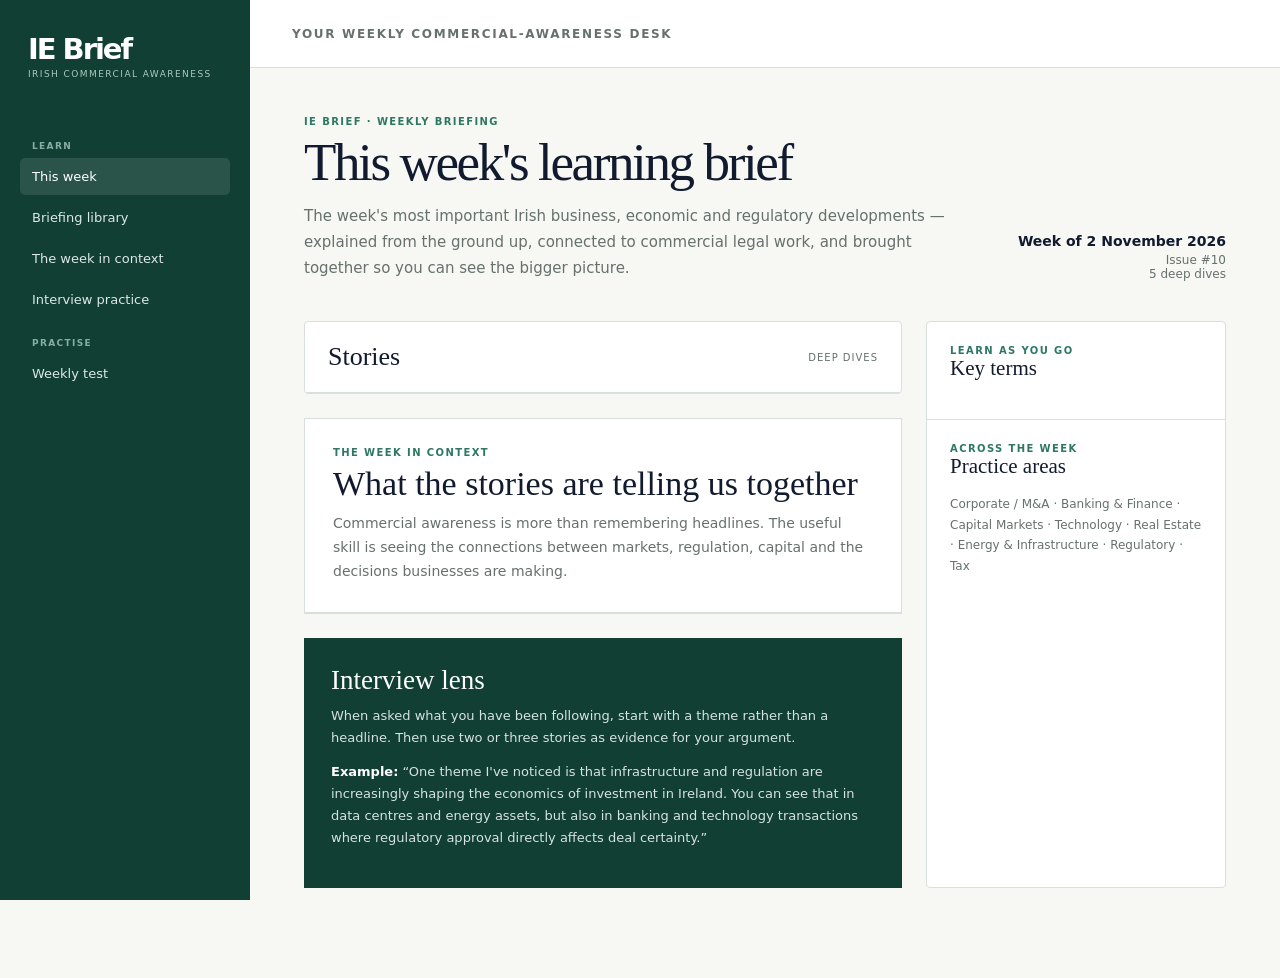
==== commit b282f87c: "Add files via upload" ====
--- a/index.html
+++ b/index.html
@@ -15,7 +15,7 @@
 .side{padding:23px}.side+.side{border-top:1px solid var(--line)}.side h3{font-family:Georgia,"Times New Roman",serif;font-size:21px;font-weight:500;margin:0 0 15px}.term{display:flex;justify-content:space-between;gap:12px;padding:10px 0;border-bottom:1px solid var(--line);font-size:12px}.term:last-child{border-bottom:0}.term b{color:var(--green)}.term span{color:var(--muted);text-align:right;font-size:11px}
 .analysis{background:white;border:1px solid var(--line);margin-top:24px}.analysis-head{padding:28px;border-bottom:1px solid var(--line)}.analysis-head h2{font-family:Georgia,"Times New Roman",serif;font-size:34px;font-weight:500;margin:7px 0 9px}.analysis-head p{max-width:820px;color:var(--muted);line-height:1.7;font-size:14px;margin:0}.analysis-body{padding:0 28px}.theme{padding:25px 0;border-bottom:1px solid var(--line)}.theme:last-child{border-bottom:0}.theme h3{font-family:Georgia,"Times New Roman",serif;font-size:23px;font-weight:500;margin:0 0 9px}.theme p{font-size:14px;line-height:1.75;color:#34413c;margin:8px 0}
 .interview-box{margin-top:24px;background:var(--green);color:white;padding:27px}.interview-box h3{font-family:Georgia,"Times New Roman",serif;font-size:27px;font-weight:500;margin:0 0 9px}.interview-box p{color:#d6e3df;line-height:1.7;font-size:13px;margin:0 0 12px}.interview-box strong{color:white}
-.practice-q{padding:23px 0;border-bottom:1px solid var(--line)}.practice-q:last-child{border-bottom:0}.practice-q h3{font-size:11px;text-transform:uppercase;letter-spacing:.1em;color:var(--green2);margin:0 0 8px}.practice-q p{font-family:Georgia,"Times New Roman",serif;font-size:22px;line-height:1.4;margin:0 0 12px}.answer{background:var(--soft);padding:14px 16px;color:#40514a;font-size:13px;line-height:1.65}
+.practice-q{padding:23px 0;border-bottom:1px solid var(--line)}.practice-q:last-child{border-bottom:0}.practice-q h3{font-size:11px;text-transform:uppercase;letter-spacing:.1em;color:var(--green2);margin:0 0 8px}.practice-q p{font-family:Georgia,"Times New Roman",serif;font-size:22px;line-height:1.4;margin:0 0 12px}.answer{background:var(--soft);padding:14px 16px;color:#40514a;font-size:13px;line-height:1.65}.reveal{border:1px solid var(--line);background:white;padding:8px 12px;cursor:pointer}
 .library-week{margin-bottom:38px}.library-week h2{font-family:Georgia,"Times New Roman",serif;font-size:30px;font-weight:500;margin:0 0 13px}.library-grid{display:grid;grid-template-columns:repeat(2,minmax(0,1fr));gap:12px}.library-item{background:white;border:1px solid var(--line);padding:22px;cursor:pointer}.library-item:hover{background:#fbfcfa}.library-item h3{font-family:Georgia,"Times New Roman",serif;font-size:20px;font-weight:500;line-height:1.3;margin:5px 0 8px}.library-item p{font-size:12px;line-height:1.55;color:var(--muted);margin:0}
 .modal{position:fixed;inset:0;background:rgba(13,23,34,.5);display:none;align-items:center;justify-content:center;padding:22px;z-index:100}.modal.open{display:flex}.modal-card{background:white;width:min(900px,100%);max-height:90vh;overflow:auto;border:1px solid var(--line);padding:34px 38px;position:relative}.close{position:absolute;right:20px;top:20px;width:34px;height:34px;border:0;background:var(--soft);cursor:pointer;border-radius:50%;font-weight:800}.modal .eyebrow{margin-right:45px}.modal h2{font-family:Georgia,"Times New Roman",serif;font-size:34px;line-height:1.18;font-weight:500;letter-spacing:-.03em;margin:8px 45px 22px 0}.modal-section{margin:25px 0}.modal-section h4{font-size:10px;text-transform:uppercase;letter-spacing:.12em;color:var(--muted);margin:0 0 8px}.modal-section p{font-size:14px;line-height:1.78;margin:0;color:#27352f}.modal-section.interview{background:var(--soft);padding:19px 20px}.modal-section.interview p{font-weight:700;color:#173f34}.sources-note{font-size:11px;color:var(--muted);border-top:1px solid var(--line);padding-top:15px;margin-top:28px}
 @media(max-width:950px){.sidebar{position:relative;width:100%;height:auto;padding:20px}.logo-note{margin-bottom:15px}.nav{display:flex;flex-wrap:wrap}.nav-label{padding-top:12px}.main{margin-left:0}.topbar{padding:0 22px}.content{padding:32px 20px 60px}.hero{display:block}.week-meta{text-align:left;margin-top:18px}.layout{grid-template-columns:1fr}.library-grid{grid-template-columns:1fr}}
@@ -23,52 +23,40 @@
 </head>
 <body>
 <aside class="sidebar">
-<div class="logo">IE Brief</div><div class="logo-note">Irish commercial awareness</div>
-<div class="nav-label">Learn</div>
-<nav class="nav">
-<button class="active" data-page="today">This week</button>
-<button data-page="library">Briefing library</button>
-<button data-page="context">The week in context</button>
-<button data-page="practice">Interview practice</button>
-</nav>
-<div class="nav-label">Practise</div>
-<nav class="nav"><button data-page="test">Weekly test</button></nav>
+  <div class="logo">IE Brief</div><div class="logo-note">Irish commercial awareness</div>
+  <div class="nav-label">Learn</div>
+  <nav class="nav">
+    <button type="button" class="active" data-page="today">This week</button>
+    <button type="button" data-page="library">Briefing library</button>
+    <button type="button" data-page="context">The week in context</button>
+    <button type="button" data-page="practice">Interview practice</button>
+  </nav>
+  <div class="nav-label">Practise</div>
+  <nav class="nav"><button type="button" data-page="test">Weekly test</button></nav>
 </aside>
 <main class="main">
 <header class="topbar"><span>Your weekly commercial-awareness desk</span></header>
 <div class="content">
 <section id="today" class="page active">
-<div class="hero"><div><div class="eyebrow">IE Brief · Weekly briefing</div><h1>This week's learning brief</h1><p>The week's most important Irish business, economic and regulatory developments — explained from the ground up, connected to commercial legal work, and brought together so you can see the bigger picture.</p></div><div class="week-meta"><strong>Week of 2 November 2026</strong>8 stories · deep dives</div></div>
-<div class="layout"><div><div class="card"><div class="card-head"><h2>Stories</h2><span>8 deep dives</span></div><div id="storyList"></div></div>
-<div class="analysis"><div class="analysis-head"><div class="eyebrow">The Week in Context</div><h2>What the stories are telling us together</h2><p>Commercial awareness is more than remembering headlines. The useful skill is seeing the connections between markets, regulation, capital and the decisions businesses are making.</p></div><div class="analysis-body" id="themesHome"></div></div>
-<div class="interview-box"><h3>Interview lens</h3><p>When asked what you have been following, start with a theme rather than a headline. Then use two or three stories as evidence for your argument.</p><p><strong>Example:</strong> “One theme I've noticed is that infrastructure and regulation are increasingly shaping the economics of investment in Ireland. You can see that in data centres, housing and energy assets, but also in banking and technology transactions where regulatory approval directly affects deal certainty.”</p></div>
-</div>
-<aside class="card"><div class="side"><div class="eyebrow">Learn as you go</div><h3>Key terms</h3><div id="terms"></div></div><div class="side"><div class="eyebrow">Across the week</div><h3>Practice areas</h3><p style="font-size:12px;color:#66716d;line-height:1.7;margin:0">Corporate / M&A · Banking & Finance · Capital Markets · Technology · Real Estate · Energy & Infrastructure · Regulatory · Tax</p></div></aside>
-</div>
+  <div class="hero">
+    <div><div class="eyebrow">IE Brief · Weekly briefing</div><h1>This week's learning brief</h1><p>The week's most important Irish business, economic and regulatory developments — explained from the ground up, connected to commercial legal work, and brought together so you can see the bigger picture.</p></div>
+    <div class="week-meta"><strong id="weekLabel">Week of 2 November 2026</strong><span id="issue">Issue #10</span><br><span id="storyCount">5 deep dives</span></div>
+  </div>
+  <div class="layout">
+    <div>
+      <div class="card"><div class="card-head"><h2>Stories</h2><span id="storyCount2">Deep dives</span></div><div id="storyList"></div></div>
+      <div class="analysis"><div class="analysis-head"><div class="eyebrow">The Week in Context</div><h2>What the stories are telling us together</h2><p>Commercial awareness is more than remembering headlines. The useful skill is seeing the connections between markets, regulation, capital and the decisions businesses are making.</p></div><div class="analysis-body" id="themesHome"></div></div>
+      <div class="interview-box"><h3>Interview lens</h3><p>When asked what you have been following, start with a theme rather than a headline. Then use two or three stories as evidence for your argument.</p><p><strong>Example:</strong> “One theme I've noticed is that infrastructure and regulation are increasingly shaping the economics of investment in Ireland. You can see that in data centres and energy assets, but also in banking and technology transactions where regulatory approval directly affects deal certainty.”</p></div>
+    </div>
+    <aside class="card"><div class="side"><div class="eyebrow">Learn as you go</div><h3>Key terms</h3><div id="terms"></div></div><div class="side"><div class="eyebrow">Across the week</div><h3>Practice areas</h3><p style="font-size:12px;color:#66716d;line-height:1.7;margin:0">Corporate / M&A · Banking & Finance · Capital Markets · Technology · Real Estate · Energy & Infrastructure · Regulatory · Tax</p></div></aside>
+  </div>
 </section>
-<section id="context" class="page"><div class="hero"><div><div class="eyebrow">Weekly synthesis</div><h1>The Week in Context</h1><p>This is where the individual stories become a commercial argument. Use these connections to move from “I read about X” to “I noticed a broader trend.”</p></div><div class="week-meta"><strong>Week of 2 November 2026</strong>4 themes</div></div><div class="analysis"><div class="analysis-body" id="themesFull"></div></div><div class="interview-box"><h3>How to use this in an interview</h3><p>A strong commercial-awareness answer usually has five steps: <strong>headline → mechanism → affected parties → client impact → legal implications.</strong></p><p>Do not list six unrelated headlines. Choose one theme and use two or three developments as evidence that you understand the wider picture.</p></div></section>
-<section id="library" class="page"><div class="hero"><div><div class="eyebrow">Your archive</div><h1>Briefing library</h1><p>Each weekly briefing stays here so you can revisit the stories, concepts and themes before an interview.</p></div></div><div class="library-week"><h2>Week of 2 November 2026</h2><div class="library-grid" id="libraryCurrent"></div></div><div class="library-week"><h2>Previous weeks</h2><div class="card"><div class="side"><p style="margin:0;color:#66716d;font-size:13px;line-height:1.7">Future weekly briefings will appear here. The site is intentionally structured so a new Monday briefing can replace the current week's content without changing the rest of the website.</p></div></div></div></section>
-<section id="practice" class="page"><div class="hero"><div><div class="eyebrow">Interview preparation</div><h1>Interview practice</h1><p>Use the week's stories to practise explaining commercial mechanisms rather than simply recalling facts.</p></div></div><div class="card"><div class="side"><div class="eyebrow">Answer structure</div><h3>Headline → mechanism → affected parties → client impact → legal implications</h3><p style="font-size:13px;color:#66716d;line-height:1.7">Try answering first without looking at the model answer. The goal is to sound analytical, not rehearsed.</p></div><div class="side" id="practiceList"></div></div></section>
+<section id="context" class="page"><div class="hero"><div><div class="eyebrow">Weekly synthesis</div><h1>The Week in Context</h1><p>This is where the individual stories become a commercial argument. Use these connections to move from “I read about X” to “I noticed a broader trend.”</p></div><div class="week-meta"><strong id="contextWeek">Week of 2 November 2026</strong>4 themes</div></div><div class="analysis"><div class="analysis-body" id="themesFull"></div></div><div class="interview-box"><h3>How to use this in an interview</h3><p>A strong commercial-awareness answer usually has five steps: <strong>headline → mechanism → affected parties → client impact → legal implications.</strong></p><p>Choose one theme and use two or three developments as evidence that you understand the wider picture.</p></div></section>
+<section id="library" class="page"><div class="hero"><div><div class="eyebrow">Your archive</div><h1>Briefing library</h1><p>Each weekly briefing stays here so you can revisit the stories, concepts and themes before an interview.</p></div></div><div class="library-week"><h2>Current week</h2><div class="library-grid" id="libraryCurrent"></div></div><div class="library-week"><h2>Previous weeks</h2><div class="card"><div class="side"><p style="margin:0;color:#66716d;font-size:13px;line-height:1.7">Future weekly briefings will appear here when you add the next week's content.</p></div></div></div></section>
+<section id="practice" class="page"><div class="hero"><div><div class="eyebrow">Interview preparation</div><h1>Interview practice</h1><p>Use the week's stories to practise explaining commercial mechanisms rather than simply recalling facts.</p></div></div><div class="card"><div class="side"><div class="eyebrow">Answer structure</div><h3>Headline → mechanism → affected parties → client impact → legal implications</h3><p style="font-size:13px;color:#66716d;line-height:1.7">Try answering first without looking at the model approach. The goal is to sound analytical, not rehearsed.</p></div><div class="side" id="practiceList"></div></div></section>
 <section id="test" class="page"><div class="hero"><div><div class="eyebrow">Practise</div><h1>Weekly test</h1><p>Questions are designed to test whether you can connect the week's developments, not just remember them.</p></div></div><div class="card"><div class="side" id="testList"></div></div></section>
 </div></main>
-<div class="modal" id="storyModal"><div class="modal-card"><button class="close" onclick="closeStory()">×</button><div class="eyebrow" id="modalCategory"></div><h2 id="modalTitle"></h2><div id="modalBody"></div></div></div>
-<script>
-const stories = [{"category": "Technology & Infrastructure", "headline": "Ireland's data-centre debate is becoming an infrastructure and planning question", "summary": "Data-centre investment is increasingly being judged by electricity, grid capacity, planning and the infrastructure needed to support it.", "practice": "Technology · Energy & Infrastructure · Real Estate", "sections": {"What happened": "Ireland's data-centre sector remains commercially important, but the debate around further expansion is increasingly focused on whether the electricity system and surrounding infrastructure can support additional demand. The question is therefore not only whether Ireland can attract investment, but whether the physical system can accommodate it at the required scale and on the required timetable.", "Why it matters": "A data centre needs reliable electricity. If grid capacity is constrained, a developer can have capital, land and customer demand but still be unable to bring the project online as planned. That can affect construction schedules, financing costs, expected revenues and ultimately project value.", "Commercial mechanism": "Infrastructure constraints feed directly into investment economics. A developer needs confidence that a grid connection will be available, power costs will be manageable and planning and construction can proceed predictably. If one assumption changes, the expected return can change too.", "Irish / EU legal & regulatory angle": "The issue sits across planning, electricity regulation, grid-connection policy, environmental rules and EU energy policy. These regimes interact: planning permission does not itself guarantee grid capacity, while a viable grid connection does not remove planning or environmental requirements.", "Why a commercial lawyer cares": "Lawyers can be involved in land acquisition, planning, grid-connection arrangements, construction contracts, power purchase arrangements, financing and regulatory approvals. A change in energy or infrastructure policy can therefore affect several parts of a transaction at once.", "Key concepts": "Grid capacity is the ability of the electricity network to accommodate additional demand. A power purchase agreement is a contract for buying electricity, often over a long period. Project finance is financing structured around the expected cash flows of a particular project.", "Interview takeaway": "Infrastructure is becoming a constraint on investment in Ireland. For energy-intensive projects, access to power can be as commercially important as land, planning permission or tax.", "What to watch next": "Watch how grid policy, renewable generation, storage, planning and large new electricity demand develop together."}}, {"category": "Capital Markets & Technology", "headline": "The global AI sell-off shows why infrastructure booms can become financial-stability issues", "summary": "Technology-market volatility raises questions about the financing, leverage and expectations supporting the global AI build-out.", "practice": "Capital Markets · Banking & Finance · Technology", "sections": {"What happened": "Recent technology-market volatility has revived questions about how investors are valuing the enormous spending associated with artificial intelligence. The important commercial point is that an investment cycle can involve equity valuations, debt financing, infrastructure spending and expectations about future cash flows simultaneously.", "Why it matters": "AI infrastructure requires very large amounts of capital. Semiconductor capacity, data centres and networking equipment require investment before the eventual economic return is certain. When valuations fall, investors scrutinise whether projected revenues justify the capital being deployed today.", "Commercial mechanism": "Capital-intensive growth works when expected future cash flows justify current investment and financing costs. If expectations weaken, equity values can fall, lenders can become more cautious and projects can face higher financing costs. The effect can move from public markets into private investment decisions.", "Irish / EU legal & regulatory angle": "For Irish businesses and investors, implications can touch financial regulation, corporate financing, competition, data regulation and infrastructure development. EU capital-markets and banking rules also matter where financing is provided through regulated institutions or investment vehicles.", "Why a commercial lawyer cares": "Corporate and finance lawyers advise on acquisitions, financing, investment structures and risk allocation. If the assumptions behind a technology investment change, lawyers may negotiate revised financing terms, acquisitions, security arrangements or restructuring transactions.", "Key concepts": "Valuation is the estimated economic worth of an asset or business. Leverage means using borrowed money to finance an investment. Financing assumptions are expectations about the cost and availability of capital used in a business plan.", "Interview takeaway": "The commercial question around AI is not just whether the technology will grow. It is whether expected economic returns justify the enormous capital expenditure required to build the infrastructure behind it.", "What to watch next": "Watch technology earnings, AI infrastructure spending, credit conditions and whether expected AI revenues continue to support current investment levels."}}, {"category": "Aviation & Corporate", "headline": "Aer Lingus is cutting capacity as competition and fuel costs squeeze margins", "summary": "Airline capacity decisions illustrate how costs, competition and demand interact to determine profitability.", "practice": "Corporate · Aviation · Competition", "sections": {"What happened": "Aer Lingus has faced pressure from operating costs and competition, with capacity decisions becoming an important part of its response. For an airline, changing capacity affects aircraft utilisation, airport slots, staffing, route economics and customer demand.", "Why it matters": "Airlines have high fixed costs. Aircraft, crews and airport infrastructure cost money even when demand changes. Fuel prices and competitive ticket pricing can also put pressure on margins. The commercial challenge is matching capacity with routes where expected revenue covers operating costs.", "Commercial mechanism": "If an airline adds capacity faster than demand grows, ticket prices may fall as carriers compete for passengers. If it cuts too much capacity, it can lose market share and routes. Fuel costs add another variable because they can materially change the cost base of a flight.", "Irish / EU legal & regulatory angle": "Airlines operate within aviation, competition, consumer-protection and employment rules. EU competition law can be particularly relevant where airline consolidation, cooperation, route networks or airport slots affect competition.", "Why a commercial lawyer cares": "Corporate lawyers may work on transactions and strategic arrangements, while aviation lawyers advise on regulatory and operational issues. Competition lawyers may become involved where route networks, slots or consolidation affect market competition.", "Key concepts": "Fixed costs are costs that do not change directly with short-term output. Capacity is the amount of service a business can provide. Margin is the difference between revenue and the costs associated with generating it.", "Interview takeaway": "Airline profitability shows why commercial decisions cannot be viewed in isolation: capacity, fuel costs, competition and regulation interact to determine whether a route or strategy makes economic sense.", "What to watch next": "Watch fuel prices, passenger demand, route capacity and competitive responses from other carriers."}}, {"category": "Banking & M&A", "headline": "ECB approval moves the BAWAG–PTSB transaction closer to completion", "summary": "The proposed acquisition of Permanent TSB shows how major banking transactions combine M&A execution with prudential regulation and competition issues.", "practice": "Corporate / M&A · Banking & Finance · Regulatory", "sections": {"What happened": "BAWAG's proposed acquisition of Permanent TSB has progressed through an important regulatory stage with European Central Bank approval. Further steps remain before completion, illustrating that signing an acquisition agreement and completing a regulated-bank transaction are separate stages.", "Why it matters": "A bank is not an ordinary corporate asset. A buyer is acquiring a business whose activities affect depositors, borrowers and the financial system. Regulators therefore examine the buyer's suitability, capital position, governance and ability to operate the acquired institution safely.", "Commercial mechanism": "In an acquisition, the buyer pays for expected future economic value. But that value is only real if the buyer can obtain approvals and integrate the business successfully. Regulatory conditions therefore become part of transaction risk and can affect timing, certainty and deal economics.", "Irish / EU legal & regulatory angle": "The transaction involves Irish corporate and banking law as well as European prudential supervision. Banking transactions can require approvals concerning qualifying holdings, governance and prudential requirements, alongside competition analysis and the legal mechanics of implementation.", "Why a commercial lawyer cares": "M&A lawyers coordinate transaction documents, conditions precedent, regulatory approvals and completion mechanics. Banking lawyers advise on regulatory requirements and the target's ongoing obligations. The deal demonstrates why regulated M&A requires both transactional and sector-specific expertise.", "Key concepts": "A condition precedent is an event that must occur before a contractual obligation such as completion takes effect. A qualifying holding is a significant ownership interest in a regulated financial institution. Prudential regulation focuses on the safety and resilience of financial institutions.", "Interview takeaway": "Banking M&A demonstrates that regulatory approval is not an administrative afterthought: it can be central to whether a transaction can complete, when it can complete and what risks the buyer assumes.", "What to watch next": "Watch remaining transaction steps, competition considerations, court or shareholder processes and eventual integration."}}, {"category": "Economy & Public Finance", "headline": "Ireland's corporation-tax dependence creates both fiscal strength and risk", "summary": "Large corporation-tax receipts give the State significant fiscal capacity while also creating concentration risk.", "practice": "Tax · Corporate · Public Policy", "sections": {"What happened": "Ireland collects a very large amount of corporation tax relative to the size of its economy and government revenues. That reflects the scale of profits recorded by multinational groups operating in Ireland and the country's role in international business and investment.", "Why it matters": "A high tax take gives the State room to invest in public services and infrastructure. But if a large share of revenue comes from a concentrated group of multinational taxpayers, the Government must distinguish between structurally dependable revenue and receipts that could weaken because of changes in global profits, tax policy or the international investment environment.", "Commercial mechanism": "Ireland's headline corporation-tax rate is relatively low for many trading businesses, but the State can still collect a very large total because of the scale of taxable profits. A low rate does not mean low corporation-tax revenue, and a high revenue number does not mean the rate is high.", "Irish / EU legal & regulatory angle": "The issue sits within Ireland's corporation-tax system and the international tax framework, including OECD/G20 reforms and EU implementation of global minimum taxation for large multinational groups.", "Why a commercial lawyer cares": "Tax lawyers advise businesses on how international and domestic tax rules affect investment structures and transactions. Corporate lawyers also need to understand how tax affects deal value, financing and the location of business activities.", "Key concepts": "Tax take means the total amount of tax collected by the State. Tax concentration means reliance on a relatively small group of taxpayers for a large share of revenue. Effective tax rate means the actual tax burden after relevant rules and adjustments.", "Interview takeaway": "Ireland combines a relatively low headline corporation-tax rate with unusually large tax receipts. That creates both economic strength and fiscal concentration risk.", "What to watch next": "Watch multinational profit trends, international tax reform, corporation-tax receipts and Government decisions on how concentrated revenues are used."}}, {"category": "Real Estate & Housing", "headline": "Housing completions are rising, but infrastructure remains the constraint", "summary": "Higher housing output is encouraging, but sustaining development depends on transport, utilities and wider infrastructure capacity.", "practice": "Real Estate · Planning · Infrastructure", "sections": {"What happened": "Housing construction has been increasing, but developers and policymakers continue to face questions about whether infrastructure surrounding new homes can keep pace. A house cannot function as a viable development in isolation from roads, public transport, water, electricity, schools and other services.", "Why it matters": "Infrastructure affects both the cost and location of development. If infrastructure is unavailable, a site can remain undeveloped despite strong housing demand. If infrastructure arrives late, developers can face delays, additional financing costs and uncertainty about the value and timing of completed units.", "Commercial mechanism": "Land value is partly determined by what can legally and practically be built on it. Planning permission, infrastructure availability and development costs therefore influence site economics. When infrastructure constraints are removed, land can become more valuable because its development potential increases.", "Irish / EU legal & regulatory angle": "Planning law, development contributions, environmental rules, utilities regulation and local-authority processes influence housing delivery. EU environmental requirements can also affect project timelines and development design.", "Why a commercial lawyer cares": "Real-estate lawyers advise on acquisitions, planning, development agreements, financing and construction. Understanding infrastructure constraints helps identify transaction risks that are not obvious from looking only at title to land.", "Key concepts": "Development potential is the economic value created by what can legally and practically be developed on land. Development finance funds acquisition and construction. Infrastructure capacity is the ability of physical networks and public services to support additional development.", "Interview takeaway": "Housing supply is not just a planning problem. It is also an infrastructure and financing problem because a development's commercial viability depends on whether the surrounding system can support it.", "What to watch next": "Watch housing completions, infrastructure delivery, planning reform, construction costs and development-finance conditions."}}, {"category": "Energy & Infrastructure / M&A", "headline": "The possible sale of Ireland's only oil refinery raises a strategic-asset question", "summary": "A potential transaction involving a critical energy asset illustrates how M&A can intersect with national resilience, energy security and investment strategy.", "practice": "Energy & Infrastructure · M&A · Regulatory", "sections": {"What happened": "The potential sale of Ireland's only oil refinery raises questions beyond the buyer and price. A refinery can be commercially valuable while also having strategic significance because it forms part of the country's energy-supply infrastructure.", "Why it matters": "A buyer will assess the refinery through expected cash flows, operating costs, capital expenditure and future demand. Government and regulators may also consider resilience and security of supply. The transaction can therefore involve different definitions of value: financial value to an investor and strategic value to the State.", "Commercial mechanism": "Infrastructure assets often require substantial long-term capital investment. A buyer needs confidence about future demand, regulation, maintenance costs and return on investment. The seller may also consider whether a strategic buyer can provide capital while preserving reliable operation.", "Irish / EU legal & regulatory angle": "Energy assets can engage competition, environmental, planning, safety and investment-screening considerations. EU energy-security policy can also influence how governments view strategically important infrastructure.", "Why a commercial lawyer cares": "M&A lawyers structure the transaction, conduct due diligence and manage regulatory approvals. Energy lawyers assess licences, environmental obligations, operational requirements and regulatory exposure. Investment-screening considerations can also matter in strategic transactions.", "Key concepts": "A strategic asset is an asset whose importance extends beyond immediate commercial value because it supports a critical national function. Due diligence is the process of investigating a target's legal, financial and operational position before a transaction.", "Interview takeaway": "Strategic-asset M&A shows that price is not the only issue. In critical infrastructure, governments may care about resilience and security of supply alongside an investor's commercial return.", "What to watch next": "Watch the identity and strategy of any buyer, regulatory scrutiny, investment commitments and the future role of the refinery."}}, {"category": "Technology & Regulation", "headline": "Ireland's AI regulatory architecture is becoming a practical compliance issue", "summary": "The EU AI Act is moving AI governance from broad policy discussion toward concrete obligations for businesses deploying or supplying AI systems.", "practice": "Technology · Data & Privacy · Regulatory", "sections": {"What happened": "Implementation of the EU AI Act is turning artificial-intelligence governance into a practical compliance issue. Businesses increasingly need to understand not just whether they use AI, but what type of system they use, what role they have in the AI value chain and what obligations apply.", "Why it matters": "AI regulation can affect product design, procurement, contracts, internal governance and risk management. A business may use an AI system supplied by another company but still need to understand its risk classification and the contractual and operational responsibilities attached to its use.", "Commercial mechanism": "Regulation changes the cost of deploying technology. Compliance requirements can affect which products are commercially viable, how quickly they can launch and which supplier bears particular risks. Companies may therefore negotiate contracts differently depending on regulatory exposure.", "Irish / EU legal & regulatory angle": "The EU AI Act creates a harmonised framework based on different levels of risk and obligations for relevant actors. Irish businesses also operate alongside data-protection, consumer-protection, employment and sector-specific rules.", "Why a commercial lawyer cares": "Technology lawyers may draft AI procurement terms, allocate liability and advise on governance. Data lawyers assess interactions with GDPR. Corporate lawyers may need to understand AI-related regulatory risks in transactions and due diligence.", "Key concepts": "AI systems are regulated differently depending on their role and risk profile. Compliance means meeting legal and organisational requirements. Due diligence means identifying legal and commercial risks before a transaction or deployment.", "Interview takeaway": "The commercial significance of AI regulation is that it can influence the economics of technology deployment: who can use a system, on what terms, at what cost and with what allocation of risk.", "What to watch next": "Watch implementation deadlines, guidance, enforcement practice and how companies allocate AI-related risk contractually."}}];
-const themes = [["Infrastructure is becoming a constraint on growth", "Data centres, housing, renewable energy and strategic energy assets look like different stories, but they share a common issue: Ireland needs physical infrastructure capable of supporting the investment and economic activity it attracts.", "A project can have demand, financing and planning permission but still struggle if electricity, transport, utilities or other infrastructure is unavailable. Infrastructure policy therefore feeds directly into investment decisions, valuations and financing."], ["Regulation is becoming part of the commercial model", "Banking approvals, AI regulation, planning rules, energy regulation and investment screening show that regulation is increasingly connected to business strategy.", "For a commercial lawyer, the key question is how regulation changes the economics of a transaction. It can affect timing, costs, liability, financing, market access and ultimately whether a deal or investment makes sense."], ["Ireland's growth model creates both opportunity and concentration risk", "Multinational investment, corporation-tax receipts, technology investment and financial-services activity provide major economic benefits, but concentration also creates exposure when global conditions change.", "This is why commercial awareness requires looking beyond individual company announcements. A lawyer advising a business needs to understand the macroeconomic assumptions behind investment, financing and transaction decisions."], ["Capital is becoming more selective", "Interest rates, technology valuations, bank lending and infrastructure spending all point to the same underlying question: where can investors earn an acceptable return for the risk and amount of capital involved?", "That question links finance, M&A, real estate, infrastructure and technology. It also explains why commercial lawyers need to understand valuation, financing costs and regulatory risk."]];
-const terms = [["Grid capacity", "Ability of the electricity network to accommodate additional demand."], ["Leverage", "Using borrowed money to finance an investment or business."], ["Qualifying holding", "A significant ownership interest in a regulated financial institution."], ["Tax take", "Total amount of tax collected by the State."], ["Effective tax rate", "Actual tax burden after relevant tax rules and adjustments."], ["PPA", "Power purchase agreement: a contract for buying electricity."], ["Due diligence", "Investigation of a business or asset before a transaction."], ["Condition precedent", "An event that must occur before a contractual obligation takes effect."]];
-const practice = [["Cross-story analysis", "Several stories this week involved infrastructure. What connects data centres, housing and renewable energy?", "The common issue is capacity: investment can be commercially attractive but still constrained by the physical infrastructure needed to support it."], ["Commercial mechanism", "Why can interest rates affect M&A activity?", "They can change acquisition-financing costs, the value buyers place on future cash flows and the returns investors expect."], ["Legal angle", "Why is regulatory approval particularly important in banking M&A?", "A bank is a regulated institution whose stability affects depositors and the financial system, so the buyer's suitability and capital position are subject to prudential scrutiny."], ["Interview question", "What broader commercial trend did you notice this week?", "A strong answer could discuss how regulation and infrastructure are increasingly shaping the economics of investment rather than operating as separate compliance issues."]];
-const sectionOrder = ["What happened","Why it matters","Commercial mechanism","Irish / EU legal & regulatory angle","Why a commercial lawyer cares","Key concepts","Interview takeaway","What to watch next"];
-function esc(v){return String(v).replace(/[&<>"']/g,c=>({"&":"&amp;","<":"&lt;",">":"&gt;",'"':"&quot;","'":"&#39;"}[c]));}
-function renderStories(){document.getElementById("storyList").innerHTML=stories.map(s=>'<article class="story" onclick="openStory('+s.id+')"><div class="eyebrow">'+esc(s.category)+'</div><h3>'+esc(s.headline)+'</h3><p>'+esc(s.summary)+'</p><div class="tags">'+s.practice.split(" · ").map(t=>'<span class="tag">'+esc(t)+'</span>').join("")+'</div></article>').join("");}
-function renderLibrary(){document.getElementById("libraryCurrent").innerHTML=stories.map(s=>'<article class="library-item" onclick="openStory('+s.id+')"><div class="eyebrow">'+esc(s.category)+'</div><h3>'+esc(s.headline)+'</h3><p>'+esc(s.summary)+'</p></article>').join("");}
-function renderTerms(){document.getElementById("terms").innerHTML=terms.map(t=>'<div class="term"><b>'+esc(t[0])+'</b><span>'+esc(t[1])+'</span></div>').join("");}
-function renderThemes(id){document.getElementById(id).innerHTML=themes.map(t=>'<div class="theme"><h3>'+esc(t[0])+'</h3><p><strong>The pattern:</strong> '+esc(t[1])+'</p><p><strong>Why it matters:</strong> '+esc(t[2])+'</p></div>').join("");}
-function renderPractice(){document.getElementById("practiceList").innerHTML=practice.map(q=>'<div class="practice-q"><h3>'+esc(q[0])+'</h3><p>'+esc(q[1])+'</p><div class="answer"><strong>Model approach:</strong> '+esc(q[2])+'</div></div>').join("");}
-function renderTest(){document.getElementById("testList").innerHTML=practice.map((q,i)=>'<div class="practice-q"><h3>Question '+(i+1)+' · '+esc(q[0])+'</h3><p>'+esc(q[1])+'</p><button onclick="this.nextElementSibling.style.display=this.nextElementSibling.style.display===\\'block\\'?\\'none\\':\\'block\\'">Show answer</button><div class="answer" style="display:none;margin-top:12px">'+esc(q[2])+'</div></div>').join("");}
-function openStory(id){const s=stories.find(x=>x.id===id);if(!s)return;document.getElementById("modalCategory").textContent=s.category;document.getElementById("modalTitle").textContent=s.headline;document.getElementById("modalBody").innerHTML=sectionOrder.map(k=>'<div class="modal-section '+(k==="Interview takeaway"?"interview":"")+'"><h4>'+k+'</h4><p>'+esc(s.sections[k])+'</p></div>').join("");document.getElementById("storyModal").classList.add("open");document.body.style.overflow="hidden";}
-function closeStory(){document.getElementById("storyModal").classList.remove("open");document.body.style.overflow="";}
-document.getElementById("storyModal").addEventListener("click",e=>{if(e.target.id==="storyModal")closeStory();});document.addEventListener("keydown",e=>{if(e.key==="Escape")closeStory();});
-document.querySelectorAll(".nav button").forEach(btn=>btn.addEventListener("click",()=>{document.querySelectorAll(".nav button").forEach(b=>b.classList.remove("active"));btn.classList.add("active");document.querySelectorAll(".page").forEach(p=>p.classList.remove("active"));document.getElementById(btn.dataset.page).classList.add("active");window.scrollTo({top:0,behavior:"smooth"});}));
-renderStories();renderLibrary();renderTerms();renderThemes("themesHome");renderThemes("themesFull");renderPractice();renderTest();
-</script>
-</body></html>
+<div class="modal" id="storyModal"><div class="modal-card"><button type="button" class="close" aria-label="Close story" onclick="closeStory()">×</button><div class="eyebrow" id="modalCategory"></div><h2 id="modalTitle"></h2><div id="modalBody"></div></div></div>
+<script src="js/app.js"></script>
+</body>
+</html>
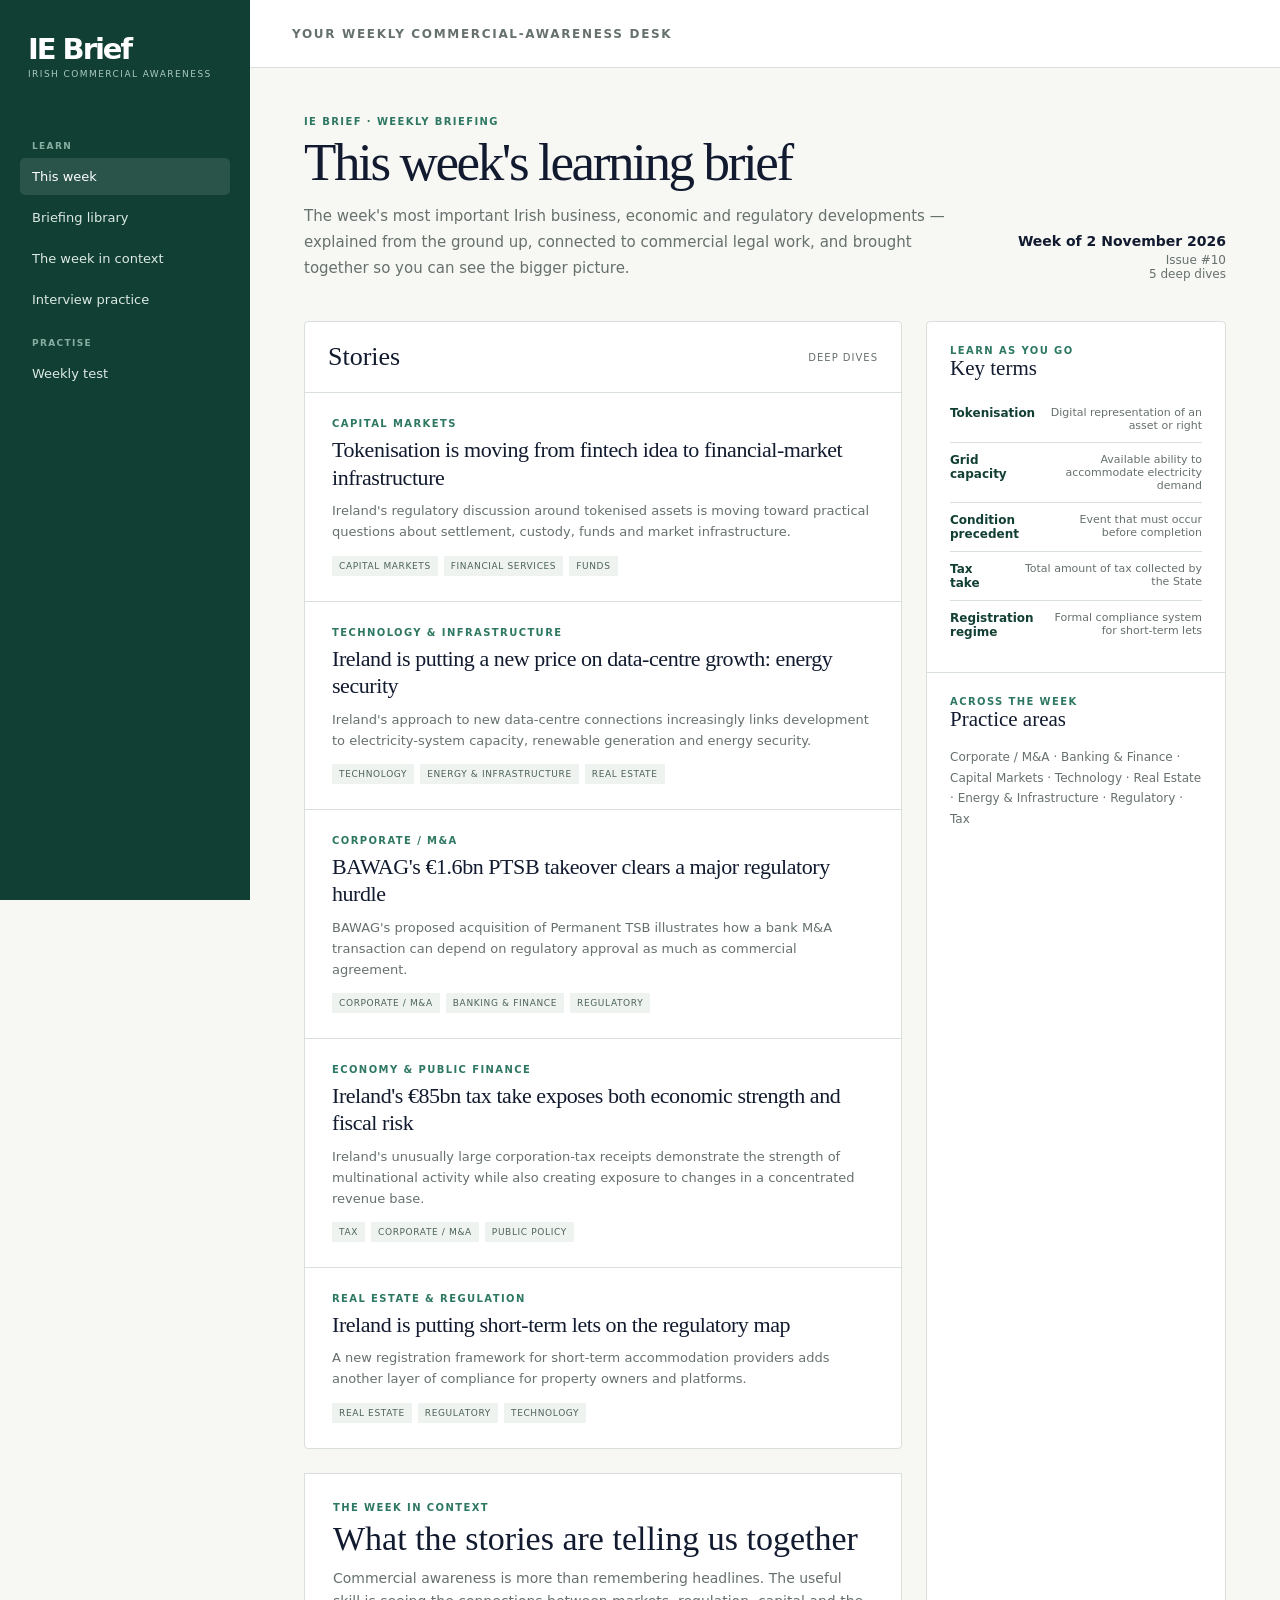
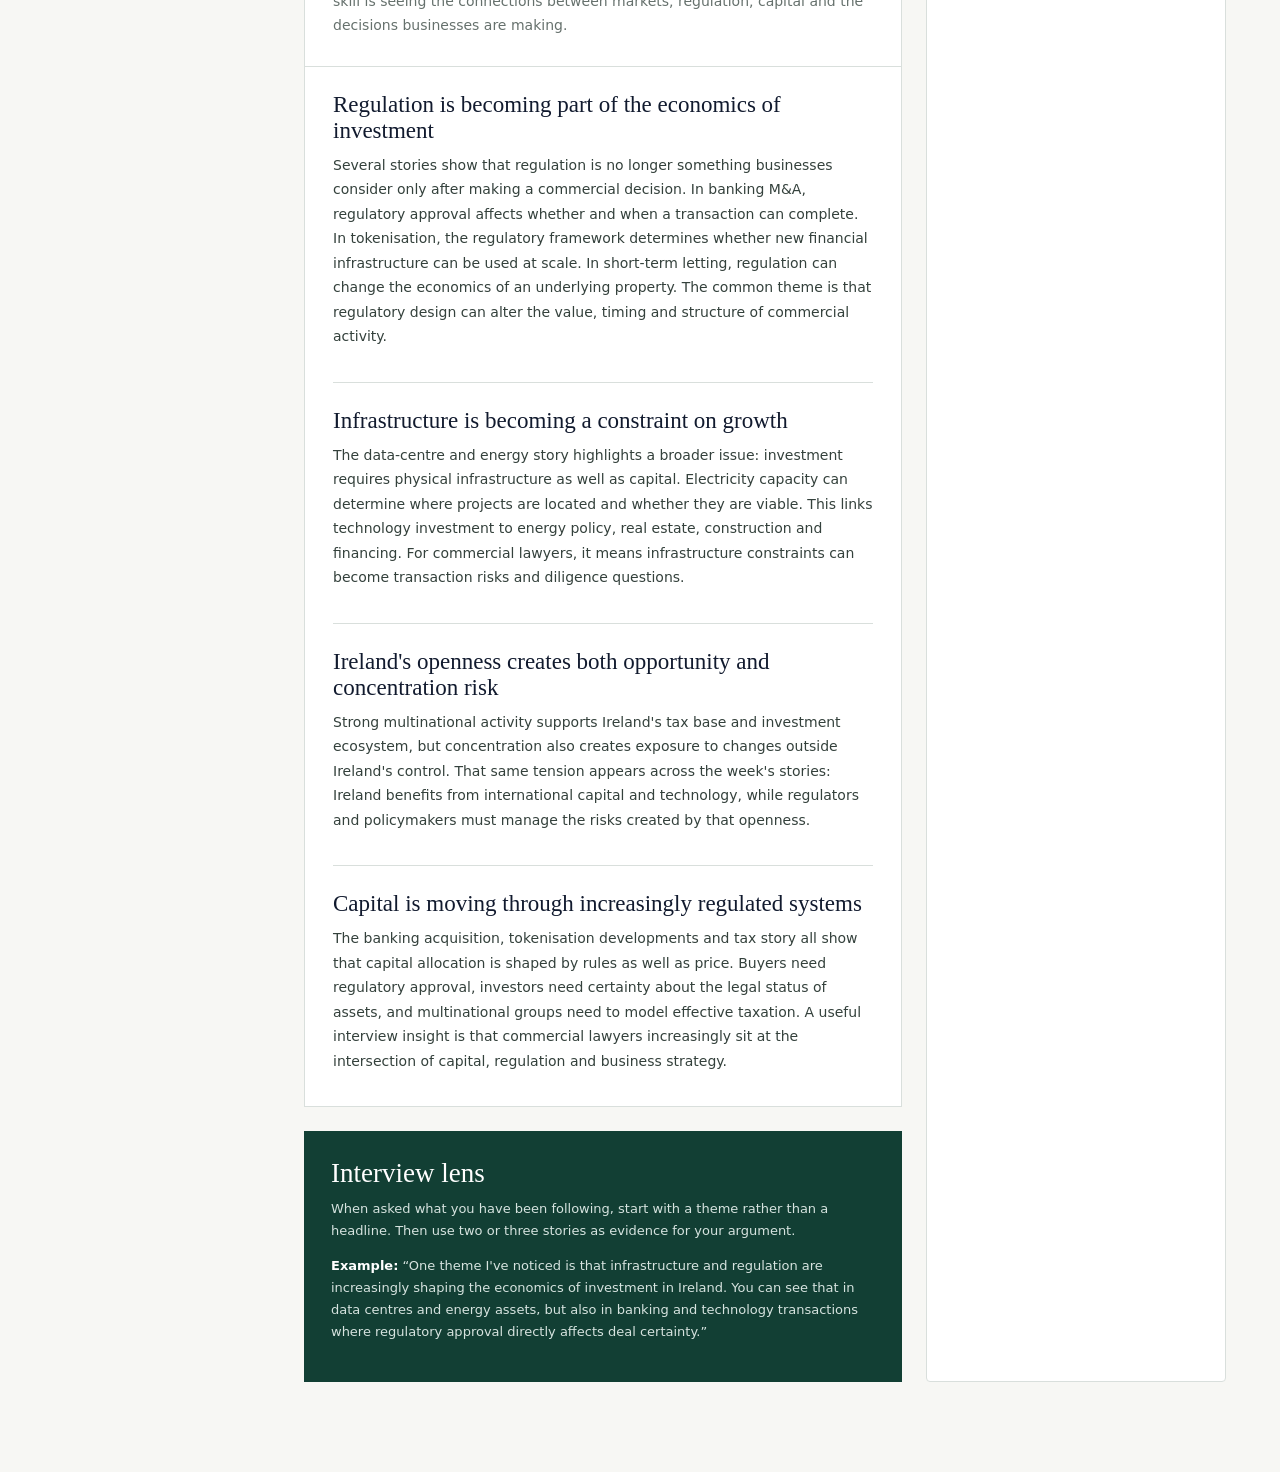
==== commit e951dfa0: "Add dynamic story and theme rendering in index.html" ====
--- a/index.html
+++ b/index.html
@@ -57,6 +57,119 @@
 <section id="test" class="page"><div class="hero"><div><div class="eyebrow">Practise</div><h1>Weekly test</h1><p>Questions are designed to test whether you can connect the week's developments, not just remember them.</p></div></div><div class="card"><div class="side" id="testList"></div></div></section>
 </div></main>
 <div class="modal" id="storyModal"><div class="modal-card"><button type="button" class="close" aria-label="Close story" onclick="closeStory()">×</button><div class="eyebrow" id="modalCategory"></div><h2 id="modalTitle"></h2><div id="modalBody"></div></div></div>
-<script src="js/app.js"></script>
+
+
+<script>
+const DATA = {"stories": [{"category": "Capital Markets", "title": "Tokenisation is moving from fintech idea to financial-market infrastructure", "summary": "Ireland's regulatory discussion around tokenised assets is moving toward practical questions about settlement, custody, funds and market infrastructure.", "practice": "Capital Markets · Financial Services · Funds", "sections": {"What happened": "The Central Bank of Ireland has been examining how distributed-ledger technology and tokenisation could develop within regulated financial markets. The important shift is from treating tokenisation as a speculative technology story to asking how it could operate inside the existing regulatory architecture.", "Commercial mechanism": "Tokenisation creates a digital representation of an asset, right or financial instrument on a distributed ledger. If the underlying legal rights, ownership records and settlement processes can be made reliable, the technology could change how assets are issued, transferred and settled. That potentially affects transaction costs, settlement speed, liquidity and the infrastructure used by financial institutions.", "Why it matters economically": "Financial markets depend on infrastructure. If tokenised instruments can reduce reconciliation, settlement or administrative costs, institutions may have an incentive to adopt them. But adoption also depends on interoperability, investor protection, legal certainty and whether the new infrastructure is genuinely better than the systems already in place.", "Why a lawyer cares": "Lawyers need to understand whether a token represents an existing legal right, how ownership transfers, who controls the relevant ledger, what happens when something goes wrong and which regulatory regime applies. This creates work across financial regulation, funds, capital markets, technology transactions, custody and insolvency.", "Key concepts": "DLT means distributed-ledger technology. Tokenisation means creating a digital representation of an asset or right. Settlement is the process through which a transaction is completed and the relevant asset and payment change hands.", "Interview takeaway": "A strong answer is that tokenisation is not simply a technology trend: it is potentially a change to the infrastructure through which financial assets are issued, transferred and settled. The commercial question is whether the efficiency gains justify the legal, regulatory and operational complexity.", "What to watch next": "Watch for the Central Bank's policy direction, developments under the EU DLT Pilot Regime, and practical adoption by funds and other regulated financial institutions."}, "source": "Central Bank of Ireland — Financial Services Conference, November 2026"}, {"category": "Technology & Infrastructure", "title": "Ireland is putting a new price on data-centre growth: energy security", "summary": "Ireland's approach to new data-centre connections increasingly links development to electricity-system capacity, renewable generation and energy security.", "practice": "Technology · Energy & Infrastructure · Real Estate", "sections": {"What happened": "Ireland's data-centre debate is increasingly about whether new electricity demand can be accommodated while maintaining a secure and sustainable power system. Grid capacity, renewable generation and the timing of new connections have therefore become central to the commercial viability of large projects.", "Commercial mechanism": "Data centres require large quantities of reliable electricity. A developer therefore needs more than land and planning permission: it needs a credible route to power. Constraints on the grid can delay projects, increase development costs or change where investment is commercially sensible.", "Why it matters economically": "Data centres bring construction activity, investment, jobs and demand for professional services, but they also create significant infrastructure demand. If electricity supply cannot expand alongside demand, the economic value of additional investment can be constrained. This turns energy availability into a location and investment decision.", "Why a lawyer cares": "Lawyers may advise on grid connections, power purchase agreements, renewable projects, construction, land, planning, financing and long-term commercial arrangements. For an investor, the ability to secure reliable power can affect whether a project is bankable and whether its projected returns remain achievable.", "Key concepts": "Grid capacity is the ability of the electricity system to accommodate additional demand. A power purchase agreement is a contract for purchasing electricity, often from a renewable generator. An energy-intensive business is one whose operations require very large quantities of electricity.", "Interview takeaway": "Energy is increasingly an input into corporate location decisions. For a data centre or industrial project, access to reliable electricity can be as commercially important as land, planning permission or tax.", "What to watch next": "Watch how EirGrid, the CRU and Government policy balance new demand with grid investment, renewable generation, storage and energy security."}, "source": "EirGrid / CRU — Irish electricity-system and data-centre policy developments, 2026"}, {"category": "Corporate / M&A", "title": "BAWAG's €1.6bn PTSB takeover clears a major regulatory hurdle", "summary": "BAWAG's proposed acquisition of Permanent TSB illustrates how a bank M&A transaction can depend on regulatory approval as much as commercial agreement.", "practice": "Corporate / M&A · Banking & Finance · Regulatory", "sections": {"What happened": "BAWAG's proposed acquisition of Permanent TSB involves a transaction value of roughly €1.6 billion and has required regulatory scrutiny. ECB approval is an important milestone, but banking transactions can involve several layers of regulatory, competition and court processes before completion.", "Commercial mechanism": "In an ordinary acquisition, the buyer evaluates the target, agrees consideration and seeks the approvals needed to complete. In banking M&A, the buyer is also acquiring a regulated institution. That means regulators assess issues such as ownership, governance, prudential strength and the suitability of the resulting group.", "Why it matters economically": "Bank consolidation can change competition, funding, product offerings and the scale of institutions operating in a market. For the buyer, the strategic rationale may include scale, customer growth and efficiencies. For the market, regulators must consider whether consolidation creates risks for competition or financial stability.", "Why a lawyer cares": "The transaction brings together M&A documentation, regulatory approvals, competition analysis, financing, corporate governance and court procedures. Lawyers must manage conditions precedent, disclosure, regulatory engagement and the timetable between signing and completion.", "Key concepts": "A condition precedent is an event that must occur before a contractual obligation to complete becomes effective. Prudential regulation focuses on the safety and financial resilience of regulated institutions. A scheme of arrangement is a court-supervised mechanism that can be used to implement certain corporate transactions.", "Interview takeaway": "Bank M&A demonstrates that regulatory approval is not simply a final administrative step. For a regulated business, regulation can shape deal certainty, timing, structure and ultimately whether the transaction can complete.", "What to watch next": "Watch the remaining transaction steps, competition considerations and how the combined group's strategy affects the Irish banking market."}, "source": "ECB / Permanent TSB / BAWAG — transaction and regulatory announcements, 2026"}, {"category": "Economy & Public Finance", "title": "Ireland's €85bn tax take exposes both economic strength and fiscal risk", "summary": "Ireland's unusually large corporation-tax receipts demonstrate the strength of multinational activity while also creating exposure to changes in a concentrated revenue base.", "practice": "Tax · Corporate / M&A · Public Policy", "sections": {"What happened": "Ireland's tax receipts have remained exceptionally strong, with corporation tax making a major contribution. The important point is that a large corporation-tax take does not mean Ireland has a high corporation-tax rate. It means the State is collecting a very large amount of corporation tax in absolute terms, reflecting the scale of profits associated with multinational activity.", "Commercial mechanism": "Ireland's headline corporation-tax rate remains relatively low for many businesses, but large multinational groups generate substantial taxable profits within the Irish system. That creates a large aggregate tax receipt. The commercial issue is therefore the difference between the tax rate and the size and concentration of the tax base.", "Why it matters economically": "Strong receipts give the Government greater capacity to fund infrastructure and public spending. But if a significant share of revenue comes from a relatively small number of large multinational groups, the State becomes more exposed to changes in global corporate profitability, international tax rules or decisions about where companies locate activity.", "Why a lawyer cares": "Tax lawyers advise businesses on how Irish and international tax rules affect investment and transactions. Corporate and M&A lawyers also need to understand how tax changes can affect deal structures, valuations, post-acquisition integration and the attractiveness of Irish operations.", "Key concepts": "Tax take means the total amount of tax collected. Corporation-tax concentration refers to the fact that a large share of receipts can come from a relatively small number of major taxpayers. Pillar Two introduces a 15% global minimum effective tax rate for in-scope large multinational groups.", "Interview takeaway": "Ireland's tax story is a useful example of why commercial awareness requires looking beyond a headline rate. The key issue is the composition and durability of the tax base, not simply whether the statutory rate is high or low.", "What to watch next": "Watch corporation-tax receipts, international tax developments, multinational investment decisions and Government plans for using unusually strong revenues."}, "source": "Department of Finance / Revenue — Irish taxation and corporation-tax developments, 2026"}, {"category": "Real Estate & Regulation", "title": "Ireland is putting short-term lets on the regulatory map", "summary": "A new registration framework for short-term accommodation providers adds another layer of compliance for property owners and platforms.", "practice": "Real Estate · Regulatory · Technology", "sections": {"What happened": "Ireland's short-term letting framework is moving toward a formal registration system. The regime creates compliance obligations for providers of short-term accommodation and has implications for platforms and property owners. The changes sit alongside existing planning and housing rules rather than replacing them.", "Commercial mechanism": "A registration requirement changes the economics of operating a short-term rental because the owner must account for compliance, documentation and potentially platform-related requirements. For platforms, regulation can also create obligations around information and how listings are handled.", "Why it matters economically": "Short-term letting can generate higher or more flexible returns than traditional residential letting in some circumstances. Regulation can therefore change the relative attractiveness of different uses of a property. At scale, the rules also affect tourism supply, housing availability and the economics of investment property.", "Why a lawyer cares": "Real-estate lawyers may need to assess planning status, permitted use, leases, financing terms and regulatory compliance. Technology lawyers may advise platforms on information and compliance obligations. Transactions involving affected properties may also require additional due diligence.", "Key concepts": "Registration is a formal process through which an operator is recorded as complying with a regulatory regime. Planning permission concerns the lawful use and development of land. Platform obligations are duties imposed on digital intermediaries rather than solely on the underlying property owner.", "Interview takeaway": "The commercial significance is not simply that short-term lets are being regulated. It is that regulation can change the permitted and economically attractive use of an asset, which directly affects property value, investment decisions and transaction due diligence.", "What to watch next": "Watch the implementation timetable, Fáilte Ireland's registration process, platform compliance and how the regime interacts with planning enforcement and EU rules."}, "source": "Fáilte Ireland / Government of Ireland — short-term letting regulatory framework, 2026"}], "themes": [{"title": "Regulation is becoming part of the economics of investment", "text": "Several stories show that regulation is no longer something businesses consider only after making a commercial decision. In banking M&A, regulatory approval affects whether and when a transaction can complete. In tokenisation, the regulatory framework determines whether new financial infrastructure can be used at scale. In short-term letting, regulation can change the economics of an underlying property. The common theme is that regulatory design can alter the value, timing and structure of commercial activity."}, {"title": "Infrastructure is becoming a constraint on growth", "text": "The data-centre and energy story highlights a broader issue: investment requires physical infrastructure as well as capital. Electricity capacity can determine where projects are located and whether they are viable. This links technology investment to energy policy, real estate, construction and financing. For commercial lawyers, it means infrastructure constraints can become transaction risks and diligence questions."}, {"title": "Ireland's openness creates both opportunity and concentration risk", "text": "Strong multinational activity supports Ireland's tax base and investment ecosystem, but concentration also creates exposure to changes outside Ireland's control. That same tension appears across the week's stories: Ireland benefits from international capital and technology, while regulators and policymakers must manage the risks created by that openness."}, {"title": "Capital is moving through increasingly regulated systems", "text": "The banking acquisition, tokenisation developments and tax story all show that capital allocation is shaped by rules as well as price. Buyers need regulatory approval, investors need certainty about the legal status of assets, and multinational groups need to model effective taxation. A useful interview insight is that commercial lawyers increasingly sit at the intersection of capital, regulation and business strategy."}], "practice": [["Capital markets", "Why could tokenisation change the economics of financial-market infrastructure?", "Start with the mechanism: digital representation and settlement. Then discuss potential efficiency gains, legal certainty, regulation and adoption."], ["M&A", "Why is regulatory approval particularly important in a bank acquisition?", "Explain that the buyer is acquiring a regulated institution, so ownership, prudential strength and governance are regulatory questions as well as commercial ones."], ["Energy", "Why does electricity availability affect where a data centre is built?", "Connect physical grid capacity to project timing, operating costs, financing and ultimately investment returns."], ["Tax", "Why can a low corporation-tax rate coexist with a very large corporation-tax take?", "Distinguish the statutory rate from the total amount collected and explain the role of multinational profits and concentration."], ["Real estate", "How can short-term letting regulation affect property values?", "Explain that regulation can alter the legally permitted and economically attractive use of an asset, which affects income expectations and due diligence."]], "questions": [["Capital Markets", "What is the main commercial promise of tokenisation?", "Potentially more efficient issuance, transfer and settlement of assets, provided legal and regulatory certainty can be achieved."], ["Energy & Infrastructure", "Why has energy become a commercial issue for data-centre investors?", "Because reliable electricity supply and grid capacity can determine whether a project can operate and where it can be located."], ["Corporate / M&A", "Why can a regulated-business acquisition take longer than a normal acquisition?", "Because regulatory approvals and other conditions precedent can sit between signing and completion."], ["Economy & Public Finance", "What does Ireland's large corporation-tax take tell you about fiscal policy?", "It demonstrates strong multinational activity but also creates concentration and durability risks for the public finances."], ["Real Estate & Regulation", "Why does short-term-let regulation matter to property investors?", "It can change the permitted or commercially attractive use of a property and therefore affect income, value and transaction due diligence."]]};
+const stories = DATA.stories;
+const themes = DATA.themes;
+
+document.querySelectorAll('[data-page]').forEach(btn => {
+  btn.addEventListener('click', () => showPage(btn.dataset.page));
+});
+
+function showPage(id) {
+  document.querySelectorAll('.page').forEach(p => p.classList.toggle('active', p.id === id));
+  document.querySelectorAll('[data-page]').forEach(b => b.classList.toggle('active', b.dataset.page === id));
+  window.scrollTo({top:0, behavior:'smooth'});
+}
+
+function renderStoryList() {
+  const el = document.getElementById('storyList');
+  el.innerHTML = stories.map((s,i) => `
+    <article class="story" role="button" tabindex="0" data-story="${i}">
+      <div class="eyebrow">${s.category}</div>
+      <h3>${s.title}</h3>
+      <p>${s.summary}</p>
+      <div class="tags">${s.practice.split(' · ').map(x => `<span class="tag">${x}</span>`).join('')}</div>
+    </article>`).join('');
+  el.querySelectorAll('[data-story]').forEach(card => {
+    card.addEventListener('click', () => openStory(Number(card.dataset.story)));
+    card.addEventListener('keydown', e => { if(e.key === 'Enter' || e.key === ' ') openStory(Number(card.dataset.story)); });
+  });
+}
+
+function openStory(i) {
+  const s = stories[i];
+  document.getElementById('modalCategory').textContent = s.category;
+  document.getElementById('modalTitle').textContent = s.title;
+  document.getElementById('modalBody').innerHTML =
+    Object.entries(s.sections).map(([heading,text]) => `
+      <section class="modal-section ${heading === 'Interview takeaway' ? 'interview' : ''}">
+        <h4>${heading}</h4><p>${text}</p>
+      </section>`).join('') +
+    `<div class="sources-note"><strong>Sources:</strong> ${s.source}</div>`;
+  document.getElementById('storyModal').classList.add('open');
+  document.body.style.overflow='hidden';
+}
+
+function closeStory() {
+  document.getElementById('storyModal').classList.remove('open');
+  document.body.style.overflow='';
+}
+
+document.getElementById('storyModal').addEventListener('click', e => {
+  if(e.target.id === 'storyModal') closeStory();
+});
+document.addEventListener('keydown', e => { if(e.key === 'Escape') closeStory(); });
+
+function renderTerms() {
+  const terms = [
+    ['Tokenisation','Digital representation of an asset or right'],
+    ['Grid capacity','Available ability to accommodate electricity demand'],
+    ['Condition precedent','Event that must occur before completion'],
+    ['Tax take','Total amount of tax collected by the State'],
+    ['Registration regime','Formal compliance system for short-term lets']
+  ];
+  document.getElementById('terms').innerHTML = terms.map(t => `<div class="term"><b>${t[0]}</b><span>${t[1]}</span></div>`).join('');
+}
+
+function renderThemes(targetId) {
+  document.getElementById(targetId).innerHTML = themes.map(t => `
+    <div class="theme"><h3>${t.title}</h3><p>${t.text}</p></div>`).join('');
+}
+
+function renderLibrary() {
+  document.getElementById('libraryCurrent').innerHTML = stories.map((s,i) =>
+    `<article class="library-item" data-library-story="${i}">
+      <div class="eyebrow">${s.category}</div><h3>${s.title}</h3><p>${s.summary}</p>
+    </article>`).join('');
+  document.querySelectorAll('[data-library-story]').forEach(x => x.addEventListener('click', () => openStory(Number(x.dataset.libraryStory))));
+}
+
+function renderPractice() {
+  document.getElementById('practiceList').innerHTML = DATA.practice.map((q,i) => `
+    <div class="practice-q"><h3>${q[0]}</h3><p>${q[1]}</p>
+    <button class="reveal" type="button" data-reveal="${i}">Show model approach</button>
+    <div class="answer" id="answer-${i}" hidden>${q[2]}</div></div>`).join('');
+  document.querySelectorAll('[data-reveal]').forEach(btn => btn.addEventListener('click', () => {
+    const answer=document.getElementById('answer-'+btn.dataset.reveal);
+    answer.hidden=!answer.hidden;
+    btn.textContent=answer.hidden?'Show model approach':'Hide model approach';
+  }));
+}
+
+function renderTest() {
+  document.getElementById('testList').innerHTML = DATA.questions.map((q,i) => `
+    <div class="practice-q"><h3>${q[0]}</h3><p>${q[1]}</p>
+    <button class="reveal" type="button" data-test="${i}">Show answer</button>
+    <div class="answer" id="test-answer-${i}" hidden>${q[2]}</div></div>`).join('');
+  document.querySelectorAll('[data-test]').forEach(btn => btn.addEventListener('click', () => {
+    const answer=document.getElementById('test-answer-'+btn.dataset.test);
+    answer.hidden=!answer.hidden;
+    btn.textContent=answer.hidden?'Show answer':'Hide answer';
+  }));
+}
+
+renderStoryList();
+renderTerms();
+renderThemes('themesHome');
+renderThemes('themesFull');
+renderLibrary();
+renderPractice();
+renderTest();
+window.closeStory = closeStory;
+</script>
+
 </body>
 </html>
